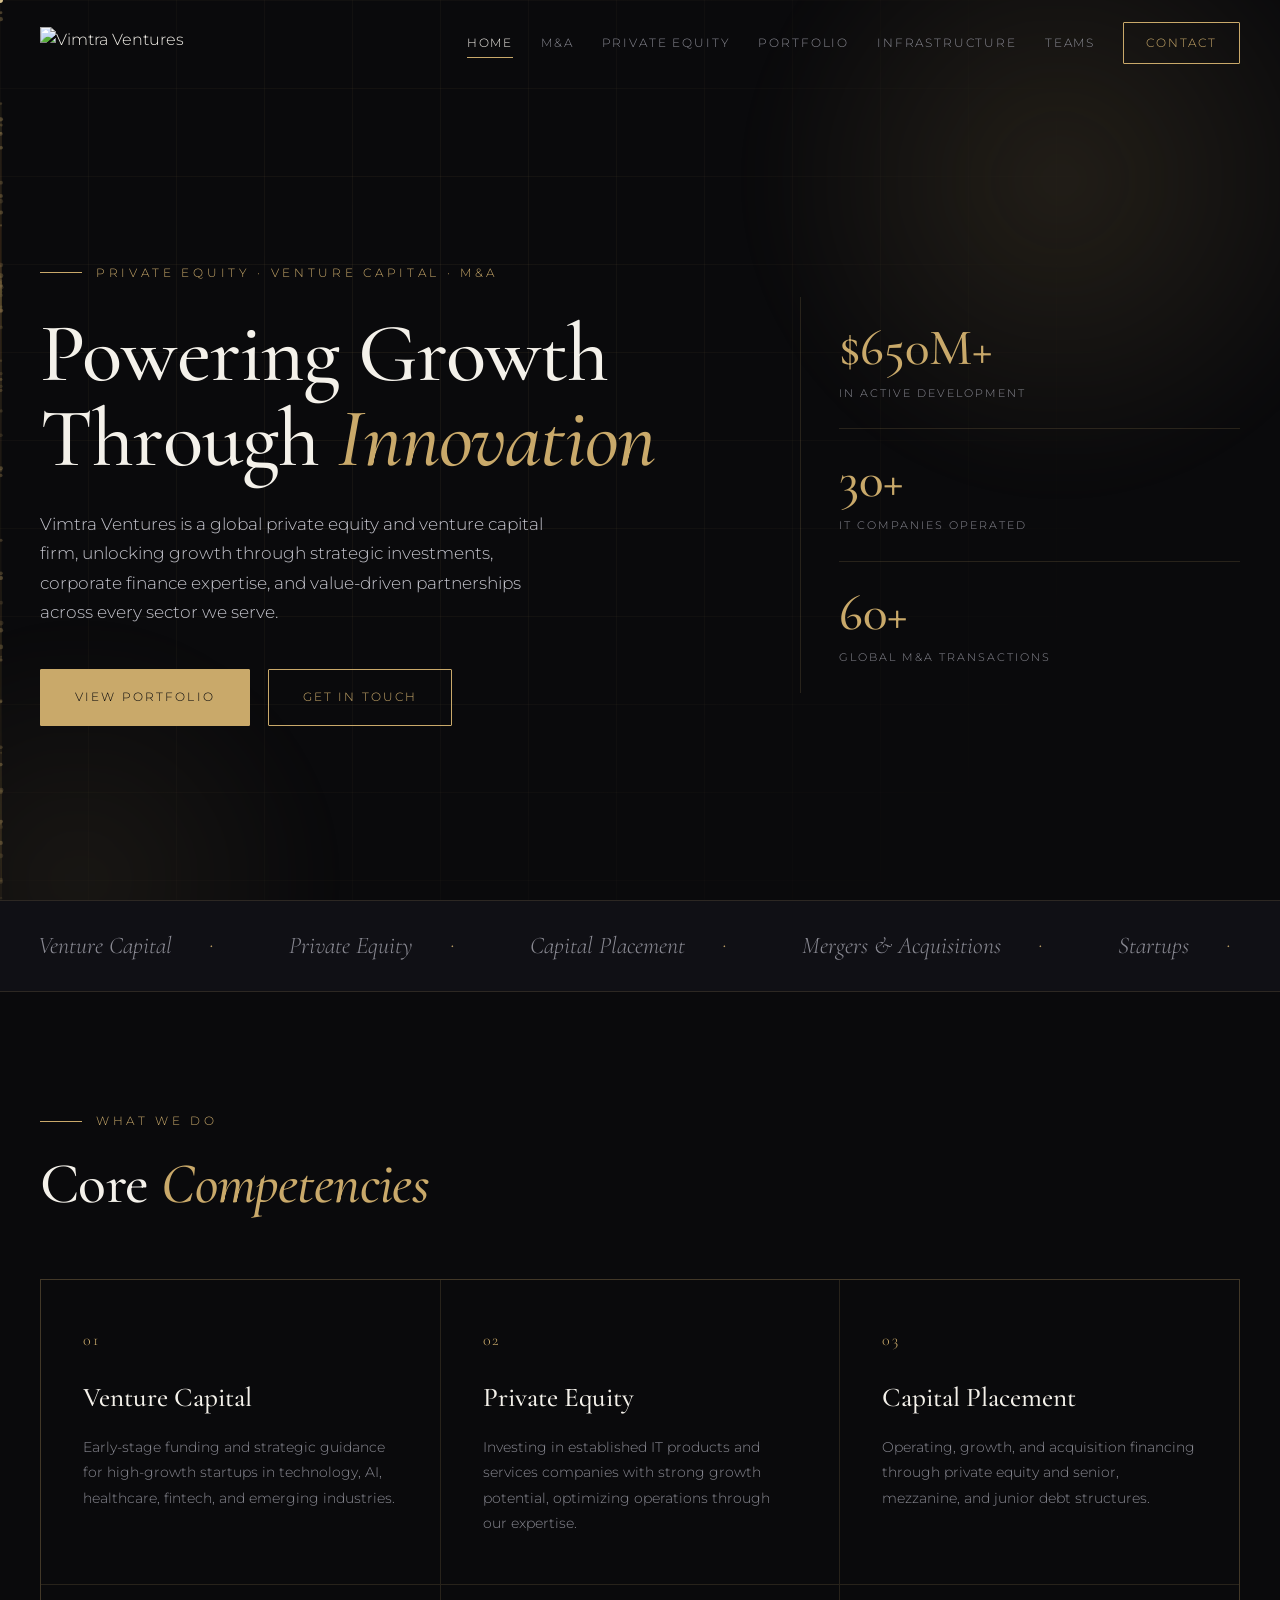
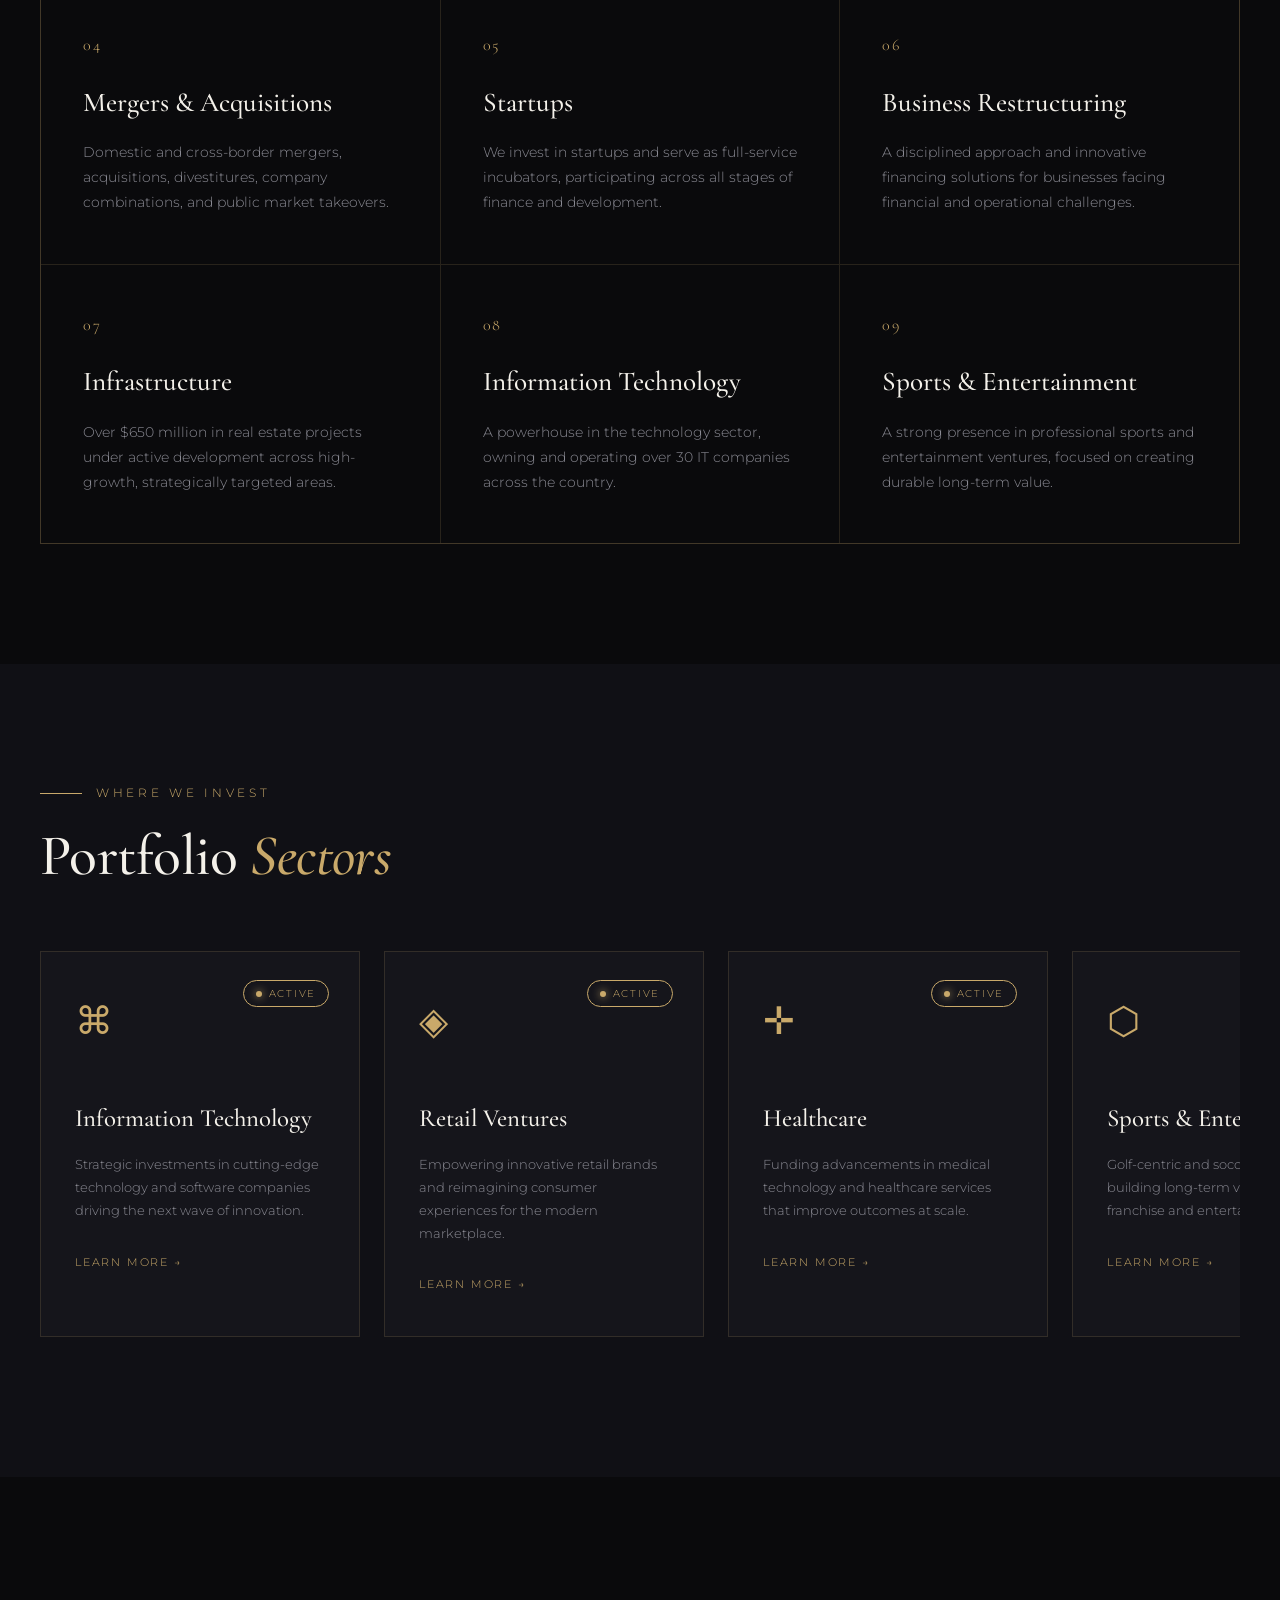
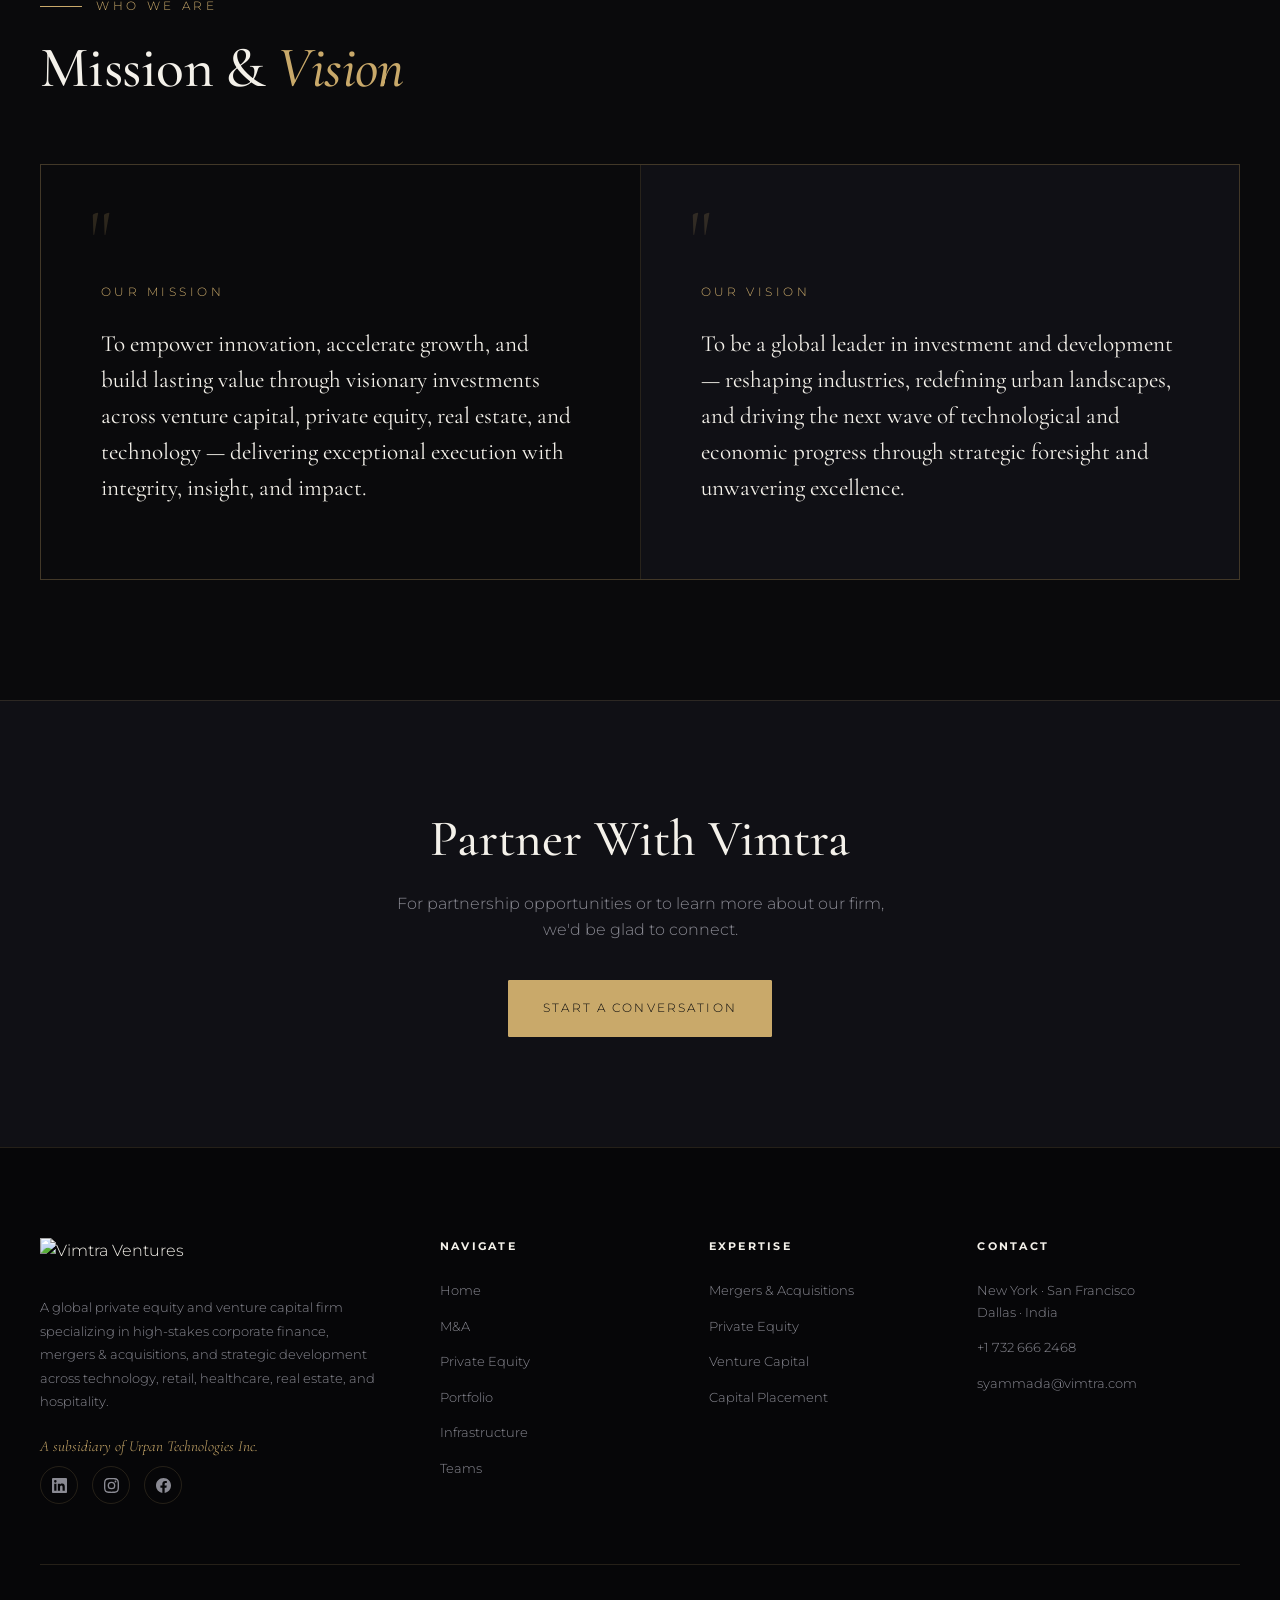
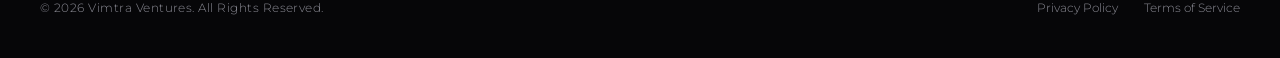
==== index.html @ b55c4362 "Add files via upload" ====
<!DOCTYPE html>
<html lang="en">
<head>
<meta charset="UTF-8">
<meta name="viewport" content="width=device-width, initial-scale=1.0">
<title>Vimtra Ventures | Private Equity, M&A &amp; Strategic Investments</title>
<meta name="description" content="Vimtra Ventures is a global private equity and venture capital firm, unlocking growth through strategic investments, corporate finance expertise, and value-driven partnerships.">
<meta property="og:title" content="Vimtra Ventures | Private Equity, M&A &amp; Strategic Investments">
<meta property="og:description" content="A global private equity and venture capital firm unlocking growth through strategic investments and value-driven partnerships.">
<meta property="og:type" content="website">
<meta name="twitter:card" content="summary_large_image">
<link rel="icon" href="images/favicon.png" type="image/png">
<link rel="stylesheet" href="styles.css">
<noscript><style>.reveal{opacity:1;transform:none}</style></noscript>
</head>
<body>
<a class="skip-link" href="#main">Skip to main content</a>
<div class="cursor-dot" aria-hidden="true"></div>
<div class="cursor-ring" aria-hidden="true"></div>

<nav id="nav" aria-label="Main navigation"><div class="wrap">
  <a href="index.html" class="brand" aria-label="Vimtra Ventures home"><img src="images/logowhite.png" alt="Vimtra Ventures"></a>
  <div class="menu" id="menu">
    <a href="index.html" class="active">Home</a>
    <a href="mergers-acquisitions.html">M&amp;A</a>
    <a href="private-equity.html">Private Equity</a>
    <a href="portfolio.html">Portfolio</a>
    <a href="infrastructure.html">Infrastructure</a>
    <a href="teams.html">Teams</a>
    <a href="contact.html" class="nav-cta">Contact</a>
  </div>
  <button class="burger" id="burger" aria-label="Toggle navigation" aria-expanded="false"><span></span><span></span><span></span></button>
</div></nav>

<main id="main">

<header class="hero">
  <div class="hero-grid" aria-hidden="true"></div>
  <div class="hero-glow" aria-hidden="true"></div>
  <div class="hero-glow two" aria-hidden="true"></div>
  <div class="wrap">
    <div>
      <div class="eyebrow reveal">Private Equity · Venture Capital · M&amp;A</div>
      <h1 class="reveal" style="transition-delay:.1s">Powering Growth<br>Through <em>Innovation</em></h1>
      <p class="lede reveal" style="transition-delay:.2s">Vimtra Ventures is a global private equity and venture capital firm, unlocking growth through strategic investments, corporate finance expertise, and value-driven partnerships across every sector we serve.</p>
      <div class="hero-actions reveal" style="transition-delay:.3s">
        <a href="portfolio.html" class="btn btn-solid">View Portfolio</a>
        <a href="contact.html" class="btn btn-ghost">Get In Touch</a>
      </div>
    </div>
    <div class="hero-stats">
      <div class="stat reveal" style="transition-delay:.35s"><div class="num">$650M+</div><div class="lbl">In Active Development</div></div>
      <div class="stat reveal" style="transition-delay:.45s"><div class="num">30+</div><div class="lbl">IT Companies Operated</div></div>
      <div class="stat reveal" style="transition-delay:.55s"><div class="num">60+</div><div class="lbl">Global M&amp;A Transactions</div></div>
    </div>
  </div>
</header>

<div class="ticker" aria-label="Sectors we operate in"><div class="ticker-track" aria-hidden="true">
  <span>Venture Capital</span><span>Private Equity</span><span>Capital Placement</span><span>Mergers &amp; Acquisitions</span><span>Startups</span><span>Business Restructuring</span><span>Infrastructure</span><span>Information Technology</span><span>Sports &amp; Entertainment</span>
  <span>Venture Capital</span><span>Private Equity</span><span>Capital Placement</span><span>Mergers &amp; Acquisitions</span><span>Startups</span><span>Business Restructuring</span><span>Infrastructure</span><span>Information Technology</span><span>Sports &amp; Entertainment</span>
</div></div>

<section id="competencies">
  <div class="wrap">
    <div class="sec-head reveal"><div class="eyebrow">What We Do</div><h2>Core <em>Competencies</em></h2></div>
    <div class="three">
      <div class="feature-card reveal"><div class="idx">01</div><span class="arrow" aria-hidden="true">↗</span><h3>Venture Capital</h3><p>Early-stage funding and strategic guidance for high-growth startups in technology, AI, healthcare, fintech, and emerging industries.</p></div>
      <div class="feature-card reveal" style="transition-delay:.05s"><div class="idx">02</div><span class="arrow" aria-hidden="true">↗</span><h3>Private Equity</h3><p>Investing in established IT products and services companies with strong growth potential, optimizing operations through our expertise.</p></div>
      <div class="feature-card reveal" style="transition-delay:.1s"><div class="idx">03</div><span class="arrow" aria-hidden="true">↗</span><h3>Capital Placement</h3><p>Operating, growth, and acquisition financing through private equity and senior, mezzanine, and junior debt structures.</p></div>
      <div class="feature-card reveal"><div class="idx">04</div><span class="arrow" aria-hidden="true">↗</span><h3>Mergers &amp; Acquisitions</h3><p>Domestic and cross-border mergers, acquisitions, divestitures, company combinations, and public market takeovers.</p></div>
      <div class="feature-card reveal" style="transition-delay:.05s"><div class="idx">05</div><span class="arrow" aria-hidden="true">↗</span><h3>Startups</h3><p>We invest in startups and serve as full-service incubators, participating across all stages of finance and development.</p></div>
      <div class="feature-card reveal" style="transition-delay:.1s"><div class="idx">06</div><span class="arrow" aria-hidden="true">↗</span><h3>Business Restructuring</h3><p>A disciplined approach and innovative financing solutions for businesses facing financial and operational challenges.</p></div>
      <div class="feature-card reveal"><div class="idx">07</div><span class="arrow" aria-hidden="true">↗</span><h3>Infrastructure</h3><p>Over $650 million in real estate projects under active development across high-growth, strategically targeted areas.</p></div>
      <div class="feature-card reveal" style="transition-delay:.05s"><div class="idx">08</div><span class="arrow" aria-hidden="true">↗</span><h3>Information Technology</h3><p>A powerhouse in the technology sector, owning and operating over 30 IT companies across the country.</p></div>
      <div class="feature-card reveal" style="transition-delay:.1s"><div class="idx">09</div><span class="arrow" aria-hidden="true">↗</span><h3>Sports &amp; Entertainment</h3><p>A strong presence in professional sports and entertainment ventures, focused on creating durable long-term value.</p></div>
    </div>
  </div>
</section>

<section style="background:var(--obsidian-2)" id="sectors">
  <div class="wrap">
    <div class="sec-head reveal"><div class="eyebrow">Where We Invest</div><h2>Portfolio <em>Sectors</em></h2></div>
    <div class="sector-scroll">
      <div class="sector-card reveal"><span class="tag">Active</span><div class="sector-icon" aria-hidden="true">⌘</div><h3>Information Technology</h3><p>Strategic investments in cutting-edge technology and software companies driving the next wave of innovation.</p><a class="more" href="portfolio.html">Learn More →</a></div>
      <div class="sector-card reveal" style="transition-delay:.05s"><span class="tag">Active</span><div class="sector-icon" aria-hidden="true">◈</div><h3>Retail Ventures</h3><p>Empowering innovative retail brands and reimagining consumer experiences for the modern marketplace.</p><a class="more" href="portfolio.html">Learn More →</a></div>
      <div class="sector-card reveal" style="transition-delay:.1s"><span class="tag">Active</span><div class="sector-icon" aria-hidden="true">✛</div><h3>Healthcare</h3><p>Funding advancements in medical technology and healthcare services that improve outcomes at scale.</p><a class="more" href="portfolio.html">Learn More →</a></div>
      <div class="sector-card reveal" style="transition-delay:.15s"><span class="tag">Active</span><div class="sector-icon" aria-hidden="true">⬡</div><h3>Sports &amp; Entertainment</h3><p>Golf-centric and soccer properties, building long-term value across franchise and entertainment ventures.</p><a class="more" href="portfolio.html">Learn More →</a></div>
      <div class="sector-card reveal" style="transition-delay:.2s"><span class="tag">Active</span><div class="sector-icon" aria-hidden="true">❖</div><h3>Hospitality</h3><p>Investing in distinctive hospitality experiences and real estate-backed destination properties.</p><a class="more" href="portfolio.html">Learn More →</a></div>
    </div>
  </div>
</section>

<section id="mission">
  <div class="wrap">
    <div class="sec-head reveal"><div class="eyebrow">Who We Are</div><h2>Mission &amp; <em>Vision</em></h2></div>
    <div class="mv">
      <div class="mv-panel reveal"><div class="q" aria-hidden="true">"</div><div class="label">Our Mission</div><p>To empower innovation, accelerate growth, and build lasting value through visionary investments across venture capital, private equity, real estate, and technology — delivering exceptional execution with integrity, insight, and impact.</p></div>
      <div class="mv-panel vision reveal" style="transition-delay:.1s"><div class="q" aria-hidden="true">"</div><div class="label">Our Vision</div><p>To be a global leader in investment and development — reshaping industries, redefining urban landscapes, and driving the next wave of technological and economic progress through strategic foresight and unwavering excellence.</p></div>
    </div>
  </div>
</section>

<section class="cta">
  <div class="wrap reveal">
    <h2>Partner With Vimtra</h2>
    <p>For partnership opportunities or to learn more about our firm, we'd be glad to connect.</p>
    <a href="contact.html" class="btn btn-solid">Start a Conversation</a>
  </div>
</section>

</main>

<footer><div class="wrap">
  <div class="foot-top">
    <div>
      <div class="foot-brand"><img src="images/logowhite.png" alt="Vimtra Ventures"></div>
      <p class="about">A global private equity and venture capital firm specializing in high-stakes corporate finance, mergers &amp; acquisitions, and strategic development across technology, retail, healthcare, real estate, and hospitality.</p>
      <p class="sub">A subsidiary of Urpan Technologies Inc.</p>
      <div class="socials">
        <a href="https://www.linkedin.com/company/vimtra-ventures/" aria-label="Vimtra on LinkedIn">in</a>
        <a href="https://www.instagram.com/vimtra_ventures/" aria-label="Vimtra on Instagram">ig</a>
        <a href="https://www.facebook.com/profile.php?id=100078611386991" aria-label="Vimtra on Facebook">f</a>
      </div>
    </div>
    <div class="foot-col"><h4>Navigate</h4><a href="index.html">Home</a><a href="mergers-acquisitions.html">M&amp;A</a><a href="private-equity.html">Private Equity</a><a href="portfolio.html">Portfolio</a><a href="infrastructure.html">Infrastructure</a><a href="teams.html">Teams</a></div>
    <div class="foot-col"><h4>Expertise</h4><a href="mergers-acquisitions.html">Mergers &amp; Acquisitions</a><a href="private-equity.html">Private Equity</a><a href="private-equity.html">Venture Capital</a><a href="private-equity.html">Capital Placement</a></div>
    <div class="foot-col"><h4>Contact</h4><p class="fp">New York · San Francisco<br>Dallas · India</p><a href="tel:+17326662468">+1 732 666 2468</a><a href="mailto:syammada@vimtra.com">syammada@vimtra.com</a></div>
  </div>
  <div class="foot-bottom"><p>© 2026 Vimtra Ventures. All Rights Reserved.</p><div class="links"><a href="privacy-policy.html">Privacy Policy</a><a href="terms.html">Terms of Service</a></div></div>
</div></footer>

<script src="scripts.js"></script>
</body>
</html>
---- styles.css ----
/* ==========================================================================
   VIMTRA VENTURES — Shared Design System
   ========================================================================== */
@import url('https://fonts.googleapis.com/css2?family=Cormorant+Garamond:ital,wght@0,400;0,500;0,600;1,400;1,500&family=Montserrat:wght@300;400;500;600&display=swap');

:root {
  --obsidian: #0a0a0c;
  --obsidian-2: #101015;
  --panel: #15151b;
  --gold: #c9a96a;
  --gold-bright: #e4cd9a;
  --gold-dim: rgba(201,169,106,.18);
  --ivory: #f4f1ea;
  --muted: #8a8a93;
  --line: rgba(201,169,106,.16);
  --serif: 'Cormorant Garamond', Georgia, serif;
  --sans: 'Montserrat', sans-serif;
}

/* ---------- base ---------- */
* { margin: 0; padding: 0; box-sizing: border-box; }
html { scroll-behavior: smooth; }
body { background: var(--obsidian); color: var(--ivory); font-family: var(--sans); font-weight: 300; line-height: 1.6; overflow-x: hidden; cursor: none; }
::selection { background: var(--gold); color: var(--obsidian); }
a { color: inherit; text-decoration: none; }
img { max-width: 100%; display: block; }
.wrap { max-width: 1280px; margin: 0 auto; padding: 0 40px; }
em { font-style: italic; color: var(--gold); }

/* ---------- accessibility ---------- */
.skip-link {
  position: absolute;
  top: -100%;
  left: 0;
  background: var(--gold);
  color: var(--obsidian);
  padding: 12px 20px;
  z-index: 10000;
  font-size: .8rem;
  letter-spacing: .1em;
  text-transform: uppercase;
  font-family: var(--sans);
  font-weight: 500;
  transition: top .2s;
}
.skip-link:focus { top: 0; }

a:focus-visible,
button:focus-visible,
input:focus-visible,
textarea:focus-visible {
  outline: 2px solid var(--gold);
  outline-offset: 4px;
  border-radius: 1px;
}

/* ---------- custom cursor ---------- */
.cursor-dot, .cursor-ring {
  position: fixed;
  top: 0; left: 0;
  border-radius: 50%;
  pointer-events: none;
  z-index: 9999;
  mix-blend-mode: difference;
}
.cursor-dot { width: 6px; height: 6px; background: var(--gold-bright); transform: translate(-50%,-50%); }
.cursor-ring { width: 34px; height: 34px; border: 1px solid var(--gold); transform: translate(-50%,-50%); transition: width .25s, height .25s, background .25s; }
.cursor-ring.hover { width: 54px; height: 54px; background: var(--gold-dim); }
@media (hover: none), (max-width: 820px) {
  body { cursor: auto; }
  .cursor-dot, .cursor-ring { display: none; }
}

/* ---------- nav ---------- */
nav {
  position: fixed;
  top: 0; left: 0;
  width: 100%;
  z-index: 500;
  padding: 22px 0;
  transition: background .4s, padding .4s, border-color .4s;
  border-bottom: 1px solid transparent;
}
nav.scrolled { background: rgba(10,10,12,.82); backdrop-filter: blur(14px); padding: 14px 0; border-color: var(--line); }
nav .wrap { display: flex; align-items: center; justify-content: space-between; }
.brand { display: block; }
.brand img { height: 32px; width: auto; display: block; transition: transform .3s; }
.brand:hover img { transform: scale(1.02); }

.menu { display: flex; gap: 28px; align-items: center; }
.menu a { font-size: .72rem; letter-spacing: .16em; text-transform: uppercase; color: var(--muted); transition: color .3s; position: relative; }
.menu a::after { content: ''; position: absolute; left: 0; bottom: -6px; width: 0; height: 1px; background: var(--gold); transition: width .3s; }
.menu a:hover, .menu a.active { color: var(--ivory); }
.menu a.active::after, .menu a:hover::after { width: 100%; }

.nav-cta { border: 1px solid var(--gold); color: var(--gold) !important; padding: 11px 22px; border-radius: 1px; transition: all .35s; }
.nav-cta:hover, .nav-cta.active { background: var(--gold); color: var(--obsidian) !important; }
.nav-cta::after { display: none !important; }

/* burger — animates to ✕ when open */
.burger { display: none; flex-direction: column; gap: 5px; cursor: pointer; background: none; border: none; padding: 4px; }
.burger span { width: 24px; height: 1.5px; background: var(--ivory); transition: transform .3s, opacity .3s; display: block; }
.burger.open span:nth-child(1) { transform: translateY(6.5px) rotate(45deg); }
.burger.open span:nth-child(2) { opacity: 0; transform: scaleX(0); }
.burger.open span:nth-child(3) { transform: translateY(-6.5px) rotate(-45deg); }

/* ---------- buttons ---------- */
.btn { display: inline-block; font-size: .74rem; letter-spacing: .18em; text-transform: uppercase; padding: 18px 34px; border-radius: 1px; transition: all .35s; border: 1px solid var(--gold); cursor: pointer; font-family: var(--sans); }
.btn-solid { background: var(--gold); color: var(--obsidian); }
.btn-solid:hover { background: var(--gold-bright); transform: translateY(-2px); }
.btn-ghost { color: var(--gold); background: transparent; }
.btn-ghost:hover { background: var(--gold-dim); }

/* ---------- shared headings ---------- */
.eyebrow { font-size: .72rem; letter-spacing: .32em; text-transform: uppercase; color: var(--gold); display: flex; align-items: center; gap: 14px; }
.eyebrow::before { content: ''; width: 42px; height: 1px; background: var(--gold); flex-shrink: 0; }
.eyebrow.center { justify-content: center; }
.sec-head { margin-bottom: 64px; max-width: 720px; }
.sec-head .eyebrow { margin-bottom: 22px; }
.sec-head h2 { font-family: var(--serif); font-weight: 500; font-size: clamp(2.4rem,4.5vw,3.6rem); line-height: 1.08; letter-spacing: -.01em; }
section { padding: 120px 0; position: relative; }

/* ---------- reveal ---------- */
.reveal { opacity: 0; transform: translateY(26px); transition: opacity .9s cubic-bezier(.2,.7,.2,1), transform .9s cubic-bezier(.2,.7,.2,1); }
.reveal.in { opacity: 1; transform: none; }

/* ---------- page hero (inner pages) ---------- */
.page-hero { position: relative; padding: 200px 0 110px; overflow: hidden; border-bottom: 1px solid var(--line); }
.page-hero .hero-grid { position: absolute; inset: 0; background-image: linear-gradient(var(--line) 1px,transparent 1px),linear-gradient(90deg,var(--line) 1px,transparent 1px); background-size: 88px 88px; opacity: .5; mask-image: radial-gradient(circle at 25% 30%,#000,transparent 72%); }
.page-hero .glow { position: absolute; width: 600px; height: 600px; border-radius: 50%; background: radial-gradient(circle,rgba(201,169,106,.12),transparent 65%); top: -180px; right: -120px; filter: blur(20px); }
.page-hero .wrap { position: relative; z-index: 2; }
.page-hero .eyebrow { margin-bottom: 28px; }
.page-hero h1 { font-family: var(--serif); font-weight: 500; font-size: clamp(2.8rem,6vw,5rem); line-height: 1.04; letter-spacing: -.01em; max-width: 14ch; }
.page-hero p.intro { font-size: 1.05rem; color: #c5c5cd; max-width: 640px; margin-top: 30px; line-height: 1.8; }
.crumbs { font-size: .7rem; letter-spacing: .16em; text-transform: uppercase; color: var(--muted); margin-bottom: 30px; }
.crumbs a:hover { color: var(--gold); }
.crumbs span { color: var(--gold); }

/* ---------- prose ---------- */
.lead { font-family: var(--serif); font-size: clamp(1.4rem,2.6vw,1.9rem); line-height: 1.5; color: var(--ivory); font-weight: 400; max-width: 60ch; }

/* ---------- feature grid ---------- */
.feature-grid { display: grid; grid-template-columns: repeat(2,1fr); gap: 1px; background: var(--line); border: 1px solid var(--line); }
.feature-card { background: var(--obsidian); padding: 48px 42px; transition: background .4s; position: relative; }
.feature-card:hover { background: var(--panel); }
.feature-card .idx { font-family: var(--serif); font-size: 1rem; color: var(--gold); letter-spacing: .1em; margin-bottom: 22px; }
.feature-card h3 { font-family: var(--serif); font-size: 1.7rem; font-weight: 500; margin-bottom: 16px; }
.feature-card p { font-size: .9rem; color: var(--muted); line-height: 1.75; }
.feature-card::after { content: ''; position: absolute; left: 0; bottom: 0; height: 2px; width: 0; background: var(--gold); transition: width .45s; }
.feature-card:hover::after { width: 100%; }
.feature-card .arrow { position: absolute; top: 40px; right: 36px; color: var(--gold); opacity: 0; transform: translate(-8px,8px); transition: .4s; font-size: 1.1rem; }
.feature-card:hover .arrow { opacity: 1; transform: none; }

/* ---------- three-up ---------- */
.three { display: grid; grid-template-columns: repeat(3,1fr); gap: 1px; background: var(--line); border: 1px solid var(--line); }
.three .feature-card { background: var(--obsidian); }

/* ---------- stat band ---------- */
.stat-band { background: var(--obsidian-2); border-top: 1px solid var(--line); border-bottom: 1px solid var(--line); }
.stat-band .wrap { display: flex; flex-wrap: wrap; gap: 0; justify-content: space-between; }
.stat-band .stat { flex: 1; min-width: 200px; padding: 70px 30px; text-align: center; border-right: 1px solid var(--line); }
.stat-band .stat:last-child { border-right: none; }
.stat-band .num { font-family: var(--serif); font-size: clamp(3rem,5vw,4.2rem); color: var(--gold); line-height: 1; font-weight: 500; }
.stat-band .lbl { font-size: .72rem; letter-spacing: .18em; text-transform: uppercase; color: var(--muted); margin-top: 16px; }

/* ---------- project list ---------- */
.proj-list { border-top: 1px solid var(--line); }
.proj-row { display: flex; align-items: baseline; justify-content: space-between; gap: 30px; padding: 34px 10px; border-bottom: 1px solid var(--line); transition: padding .4s, background .4s; position: relative; }
.proj-row:hover { padding-left: 28px; background: var(--obsidian-2); }
.proj-row .pname { font-family: var(--serif); font-size: 1.6rem; font-weight: 500; }
.proj-row .ploc { font-size: .8rem; letter-spacing: .1em; text-transform: uppercase; color: var(--muted); white-space: nowrap; }
.proj-row .parrow { color: var(--gold); opacity: 0; transition: .4s; font-size: 1.1rem; }
.proj-row:hover .parrow { opacity: 1; }
.region-label { font-family: var(--serif); font-style: italic; font-size: 2rem; color: var(--gold); margin: 64px 0 10px; }

/* ---------- team ---------- */
.team-member { display: grid; grid-template-columns: 380px 1fr; gap: 60px; align-items: start; padding: 80px 0; border-bottom: 1px solid var(--line); }
.team-member.flip { grid-template-columns: 1fr 380px; }
.team-member.flip .tm-photo { order: 2; }
.tm-photo { position: relative; }
.tm-photo img { width: 100%; border: 1px solid var(--line); filter: grayscale(1) contrast(1.02); transition: filter .6s; }
.tm-photo:hover img { filter: grayscale(0); }
.tm-photo::before { content: ''; position: absolute; inset: 14px -14px -14px 14px; border: 1px solid var(--gold); z-index: -1; }
.tm-photo.placeholder { aspect-ratio: 3/4; background: linear-gradient(135deg,var(--panel),var(--obsidian-2)); border: 1px solid var(--line); display: flex; align-items: center; justify-content: center; font-family: var(--serif); font-size: 4rem; color: var(--gold-dim); }
.tm-body h3 { font-family: var(--serif); font-size: 2.2rem; font-weight: 500; margin-bottom: 10px; }
.tm-role { font-size: .74rem; letter-spacing: .16em; text-transform: uppercase; color: var(--gold); margin-bottom: 26px; }
.tm-body p { font-size: .92rem; color: #bdbdc6; line-height: 1.8; margin-bottom: 18px; }
.tm-body h4 { font-family: var(--serif); font-size: 1.25rem; color: var(--ivory); margin: 30px 0 12px; }
.tm-body ul { list-style: none; display: flex; flex-direction: column; gap: 12px; }
.tm-body li { font-size: .88rem; color: var(--muted); padding-left: 22px; position: relative; line-height: 1.7; }
.tm-body li::before { content: '◆'; position: absolute; left: 0; top: 1px; color: var(--gold); font-size: .55rem; }

/* ---------- logo grid ---------- */
.logo-grid { display: grid; grid-template-columns: repeat(4,1fr); gap: 1px; background: var(--line); border: 1px solid var(--line); }
.logo-cell { background: var(--obsidian); aspect-ratio: 3/2; display: flex; align-items: center; justify-content: center; padding: 36px; transition: background .4s; }
.logo-cell:hover { background: var(--panel); }
.logo-cell img { max-height: 80px; width: auto; object-fit: contain; filter: brightness(0) invert(1) opacity(.62); transition: filter .4s; }
.logo-cell:hover img { filter: none; }

/* ---------- sector cards ---------- */
.sector-scroll { display: flex; gap: 24px; overflow-x: auto; padding-bottom: 20px; scroll-snap-type: x mandatory; }
.sector-scroll::-webkit-scrollbar { height: 3px; }
.sector-scroll::-webkit-scrollbar-thumb { background: var(--gold); }
.sector-scroll::-webkit-scrollbar-track { background: var(--line); }
.sector-card { flex: 0 0 320px; scroll-snap-align: start; background: var(--panel); border: 1px solid var(--line); padding: 40px 34px; transition: transform .4s, border-color .4s; position: relative; }
.sector-card:hover { transform: translateY(-8px); border-color: var(--gold); }
.tag { position: absolute; top: 28px; right: 30px; font-size: .6rem; letter-spacing: .18em; text-transform: uppercase; color: var(--gold); border: 1px solid var(--gold); padding: 5px 12px; border-radius: 40px; display: flex; align-items: center; gap: 7px; }
.tag::before { content: ''; width: 6px; height: 6px; border-radius: 50%; background: var(--gold); box-shadow: 0 0 8px var(--gold); }
.sector-icon { font-family: var(--serif); font-size: 2.4rem; color: var(--gold); margin-bottom: 46px; }
.sector-card h3 { font-family: var(--serif); font-size: 1.55rem; font-weight: 500; margin-bottom: 14px; }
.sector-card p { font-size: .84rem; color: var(--muted); line-height: 1.7; margin-bottom: 26px; }
.sector-card .more { font-size: .7rem; letter-spacing: .16em; text-transform: uppercase; color: var(--gold); display: inline-flex; gap: 10px; align-items: center; transition: gap .3s; }
.sector-card:hover .more { gap: 18px; }

/* ---------- contact ---------- */
.contact-grid { display: grid; grid-template-columns: 1.1fr .9fr; gap: 70px; align-items: start; }
.field { margin-bottom: 26px; }
.field label { display: block; font-size: .68rem; letter-spacing: .18em; text-transform: uppercase; color: var(--muted); margin-bottom: 10px; }
.field input, .field textarea { width: 100%; background: transparent; border: none; border-bottom: 1px solid var(--line); color: var(--ivory); font-family: var(--sans); font-size: .95rem; padding: 12px 0; transition: border-color .3s; }
.field input:focus, .field textarea:focus { outline: none; border-color: var(--gold); }
.field textarea { resize: vertical; min-height: 90px; }
.field.error input, .field.error textarea { border-color: #c96a6a; }
.field-error { font-size: .68rem; color: #c96a6a; margin-top: 6px; letter-spacing: .06em; display: none; }
.field.error .field-error { display: block; }
.form-success { display: none; padding: 24px 30px; border: 1px solid var(--gold); background: rgba(201,169,106,.06); margin-top: 24px; font-size: .9rem; color: #c5c5cd; line-height: 1.7; }
.form-success strong { color: var(--gold); font-family: var(--serif); font-size: 1.1rem; display: block; margin-bottom: 8px; }
.row2 { display: grid; grid-template-columns: 1fr 1fr; gap: 24px; }
.contact-info .ci-block { padding: 26px 0; border-bottom: 1px solid var(--line); }
.contact-info .ci-block h4 { font-size: .7rem; letter-spacing: .2em; text-transform: uppercase; color: var(--gold); margin-bottom: 12px; }
.contact-info .ci-block p, .contact-info .ci-block a { font-size: .95rem; color: #c5c5cd; line-height: 1.7; }
.contact-info .ci-block a:hover { color: var(--gold); }
.offices { display: grid; grid-template-columns: repeat(2,1fr); gap: 1px; background: var(--line); border: 1px solid var(--line); margin-top: 10px; }
.office { background: var(--obsidian); padding: 34px 30px; transition: background .4s; }
.office:hover { background: var(--panel); }
.office .city { font-family: var(--serif); font-size: 1.4rem; color: var(--gold); margin-bottom: 8px; }
.office .country { font-size: .64rem; letter-spacing: .2em; text-transform: uppercase; color: var(--muted); margin-bottom: 16px; }
.office address { font-style: normal; font-size: .84rem; color: #b3b3bd; line-height: 1.8; }

/* ---------- mission/vision ---------- */
.mv { display: grid; grid-template-columns: 1fr 1fr; gap: 1px; background: var(--line); border: 1px solid var(--line); }
.mv-panel { background: var(--obsidian); padding: 72px 60px; position: relative; }
.mv-panel .q { font-family: var(--serif); font-size: 5rem; color: var(--gold-dim); line-height: .5; position: absolute; top: 54px; left: 48px; }
.mv-panel .label { font-size: .72rem; letter-spacing: .3em; text-transform: uppercase; color: var(--gold); margin: 46px 0 26px; }
.mv-panel p { font-family: var(--serif); font-size: 1.45rem; font-weight: 400; line-height: 1.55; color: var(--ivory); }
.mv-panel.vision { background: var(--obsidian-2); }

/* ---------- CTA strip ---------- */
.cta { background: var(--obsidian-2); border-top: 1px solid var(--line); text-align: center; padding: 110px 0; }
.cta h2 { font-family: var(--serif); font-size: clamp(2.2rem,4vw,3.2rem); font-weight: 500; margin-bottom: 24px; line-height: 1.1; }
.cta p { color: var(--muted); max-width: 520px; margin: 0 auto 38px; font-size: 1rem; }

/* ---------- footer ---------- */
footer { background: #060608; padding: 90px 0 40px; border-top: 1px solid var(--line); }
.foot-top { display: grid; grid-template-columns: 1.6fr 1fr 1fr 1.2fr; gap: 50px; padding-bottom: 60px; border-bottom: 1px solid var(--line); }
.foot-brand { margin-bottom: 20px; }
.foot-brand img { height: 38px; width: auto; display: block; }
.foot-top .about { font-size: .84rem; color: var(--muted); line-height: 1.75; max-width: 340px; }
.sub { font-style: italic; font-family: var(--serif); color: var(--gold); font-size: .95rem; margin-top: 20px; }
.foot-col h4 { font-size: .7rem; letter-spacing: .2em; text-transform: uppercase; color: var(--ivory); margin-bottom: 24px; }
.foot-col a, .foot-col .fp { display: block; font-size: .84rem; color: var(--muted); margin-bottom: 14px; transition: color .3s; }
.foot-col a:hover { color: var(--gold); }
.socials { display: flex; gap: 14px; margin-top: 8px; }
.socials a { width: 38px; height: 38px; border: 1px solid var(--line); display: flex; align-items: center; justify-content: center; border-radius: 50%; font-size: .7rem; transition: .3s; color: var(--muted); }
.socials a:hover { border-color: var(--gold); color: var(--gold); }
.foot-bottom { display: flex; justify-content: space-between; align-items: center; padding-top: 34px; flex-wrap: wrap; gap: 16px; }
.foot-bottom p { font-size: .74rem; color: var(--muted); letter-spacing: .04em; }
.foot-bottom .links { display: flex; gap: 26px; }
.foot-bottom .links a { font-size: .74rem; color: var(--muted); }
.foot-bottom .links a:hover { color: var(--gold); }

/* ---------- homepage hero ---------- */
.hero { min-height: 100vh; display: flex; align-items: center; position: relative; overflow: hidden; padding-top: 90px; }
.hero-grid { position: absolute; inset: 0; background-image: linear-gradient(var(--line) 1px,transparent 1px),linear-gradient(90deg,var(--line) 1px,transparent 1px); background-size: 88px 88px; opacity: .5; mask-image: radial-gradient(circle at 30% 40%,#000,transparent 75%); }
.hero-glow { position: absolute; width: 680px; height: 680px; border-radius: 50%; background: radial-gradient(circle,rgba(201,169,106,.13),transparent 65%); top: -160px; right: -120px; filter: blur(20px); }
.hero-glow.two { top: auto; bottom: -260px; left: -200px; right: auto; width: 560px; height: 560px; background: radial-gradient(circle,rgba(201,169,106,.08),transparent 65%); }
.hero .wrap { position: relative; z-index: 3; display: grid; grid-template-columns: 1.35fr .85fr; gap: 60px; align-items: center; width: 100%; }
.hero h1 { font-family: var(--serif); font-weight: 500; font-size: clamp(3rem,6.5vw,6rem); line-height: 1.02; letter-spacing: -.01em; margin: 30px 0 28px; }
.hero p.lede { font-size: 1.05rem; color: #c5c5cd; max-width: 520px; margin-bottom: 42px; line-height: 1.75; }
.hero-actions { display: flex; gap: 18px; flex-wrap: wrap; }
.hero-stats { display: flex; flex-direction: column; border-left: 1px solid var(--line); padding-left: 38px; }
.hero-stats .stat { padding: 26px 0; border-bottom: 1px solid var(--line); }
.hero-stats .stat:last-child { border-bottom: none; }
.hero-stats .num { font-family: var(--serif); font-size: 3.2rem; line-height: 1; color: var(--gold); font-weight: 500; }
.hero-stats .lbl { font-size: .7rem; letter-spacing: .18em; text-transform: uppercase; color: var(--muted); margin-top: 10px; }

/* ---------- ticker ---------- */
.ticker { border-top: 1px solid var(--line); border-bottom: 1px solid var(--line); padding: 26px 0; overflow: hidden; background: var(--obsidian-2); white-space: nowrap; }
.ticker-track { display: inline-flex; animation: ticker-scroll 38s linear infinite; }
.ticker:hover .ticker-track { animation-play-state: paused; }
.ticker-track span { font-family: var(--serif); font-size: 1.5rem; font-style: italic; color: var(--muted); padding: 0 38px; display: inline-flex; align-items: center; }
.ticker-track span::after { content: '◆'; font-style: normal; font-size: .55rem; color: var(--gold); margin-left: 38px; }
@keyframes ticker-scroll { to { transform: translateX(-50%); } }

/* ---------- legal pages ---------- */
.legal-content { max-width: 800px; padding: 60px 0 120px; }
.legal-content h2 { font-family: var(--serif); font-size: 1.8rem; font-weight: 500; color: var(--ivory); margin: 48px 0 16px; }
.legal-content h2:first-child { margin-top: 0; }
.legal-content p { font-size: .92rem; color: #bdbdc6; line-height: 1.9; margin-bottom: 16px; }
.legal-content ul { list-style: none; margin-bottom: 16px; display: flex; flex-direction: column; gap: 10px; }
.legal-content ul li { font-size: .9rem; color: #bdbdc6; padding-left: 22px; position: relative; line-height: 1.75; }
.legal-content ul li::before { content: '◆'; position: absolute; left: 0; top: 3px; color: var(--gold); font-size: .5rem; }
.legal-updated { font-size: .74rem; letter-spacing: .12em; text-transform: uppercase; color: var(--muted); margin-bottom: 48px; }

/* ---------- responsive ---------- */
@media (max-width: 980px) {
  .feature-grid, .three, .logo-grid { grid-template-columns: repeat(2,1fr); }
  .mv, .contact-grid, .offices { grid-template-columns: 1fr; }
  .team-member, .team-member.flip { grid-template-columns: 1fr; gap: 34px; }
  .team-member.flip .tm-photo { order: 0; }
  .tm-photo { max-width: 340px; }
  .foot-top { grid-template-columns: 1fr 1fr; gap: 40px; }
  .hero .wrap { grid-template-columns: 1fr; gap: 48px; }
  .hero-stats { flex-direction: row; border-left: none; border-top: 1px solid var(--line); padding-left: 0; padding-top: 10px; gap: 30px; flex-wrap: wrap; }
  .hero-stats .stat { border-bottom: none; }
}

@media (max-width: 680px) {
  .wrap { padding: 0 24px; }
  section { padding: 80px 0; }
  .menu { position: fixed; inset: 0; background: var(--obsidian); flex-direction: column; justify-content: center; gap: 28px; transform: translateX(100%); transition: transform .4s; z-index: 400; }
  .menu.open { transform: none; }
  .menu a { font-size: 1rem; }
  .burger { display: flex; z-index: 600; }
  .feature-grid, .three, .logo-grid { grid-template-columns: 1fr; }
  .stat-band .stat { border-right: none; border-bottom: 1px solid var(--line); }
  .row2 { grid-template-columns: 1fr; }
  .foot-top { grid-template-columns: 1fr; }
  .page-hero { padding: 150px 0 80px; }
}

/* ---------- loading screen ---------- */
#loader { position: fixed; inset: 0; background: var(--obsidian); z-index: 9997; display: flex; align-items: center; justify-content: center; flex-direction: column; transition: opacity .6s ease, visibility .6s ease; }
#loader.hide { opacity: 0; visibility: hidden; pointer-events: none; }
.loader-brand img { height: 56px; width: auto; display: block; margin-bottom: 10px; }
.loader-bar { width: 90px; height: 1px; background: rgba(201,169,106,.18); margin-top: 30px; overflow: hidden; }
.loader-fill { height: 100%; width: 0; background: linear-gradient(90deg, var(--gold-dim), var(--gold)); animation: loader-grow 1s ease-out .15s forwards; }
@keyframes loader-grow { to { width: 100%; } }

/* ---------- page hero background image ---------- */
.page-hero.has-bg::before {
  content: '';
  position: absolute;
  inset: 0;
  z-index: 1;
  background: linear-gradient(to right, rgba(10, 10, 12, 0.96) 15%, rgba(10, 10, 12, 0.35) 60%, rgba(10, 10, 12, 0.75) 100%), var(--hero-img, none) center / cover no-repeat;
  opacity: 0.65;
}
.page-hero.has-bg .hero-grid { display: none; }
.page-hero.has-bg .glow { z-index: 2; }
.page-hero.has-bg .wrap { z-index: 3; }

/* ---------- company showcase ---------- */
.showcase-grid { display: grid; grid-template-columns: repeat(2, 1fr); gap: 1px; background: var(--line); border: 1px solid var(--line); }
.showcase-card { background: var(--obsidian); overflow: hidden; transition: background .4s; }
.showcase-card:hover { background: var(--panel); }
.showcase-card .sc-img { aspect-ratio: 16 / 9; overflow: hidden; }
.showcase-card .sc-img img { width: 100%; height: 100%; object-fit: cover; filter: grayscale(.5) brightness(.8); transition: filter .65s, transform .7s; display: block; }
.showcase-card:hover .sc-img img { filter: grayscale(0) brightness(1); transform: scale(1.04); }
.showcase-card .sc-body { padding: 34px 38px 40px; }
.showcase-card .sc-tag { font-size: .62rem; letter-spacing: .22em; text-transform: uppercase; color: var(--gold); margin-bottom: 14px; }
.showcase-card .sc-body h3 { font-family: var(--serif); font-size: 1.65rem; font-weight: 500; margin-bottom: 14px; }
.showcase-card .sc-body p { font-size: .88rem; color: var(--muted); line-height: 1.8; margin-bottom: 20px; }
.showcase-card .sc-more { display: inline-flex; gap: 10px; align-items: center; font-size: .7rem; letter-spacing: .14em; text-transform: uppercase; color: var(--gold); transition: gap .3s; }
.showcase-card:hover .sc-more { gap: 18px; }
.showcase-card.full { grid-column: 1 / -1; }
.showcase-card.full .sc-img { aspect-ratio: 21 / 9; }

/* ---------- social SVG icons ---------- */
.socials a svg { width: 15px; height: 15px; display: block; flex-shrink: 0; }

/* ---------- feature card icon ---------- */
.fc-icon { display: block; margin-bottom: 22px; color: var(--gold); opacity: .9; }
.fc-icon svg { width: 28px; height: 28px; stroke: currentColor; fill: none; stroke-width: 1.3; }

/* ---------- contact icon ---------- */
.ci-icon { display: inline-flex; align-items: center; gap: 8px; }
.ci-icon svg { width: 14px; height: 14px; stroke: currentColor; fill: none; stroke-width: 1.5; flex-shrink: 0; }

@media (max-width: 980px) { .showcase-grid { grid-template-columns: 1fr; } .showcase-card.full .sc-img { aspect-ratio: 16/9; } }

/* ---------- homepage mouse gravity pull canvas ---------- */
.hero-gravity-canvas {
  position: absolute;
  inset: 0;
  z-index: 1;
  pointer-events: none;
  opacity: 0.6;
}

/* ---------- team collapsible details styling ---------- */
.tm-expandable {
  margin-top: 24px;
}
.tm-summary {
  display: inline-flex;
  align-items: center;
  gap: 10px;
  font-size: .74rem;
  letter-spacing: .16em;
  text-transform: uppercase;
  color: var(--gold);
  cursor: pointer;
  list-style: none;
  font-weight: 500;
  user-select: none;
  transition: color .3s;
  padding: 6px 12px;
  border: 1px solid var(--line);
  background: rgba(201, 169, 106, 0.04);
}
.tm-summary::-webkit-details-marker {
  display: none;
}
.tm-summary:hover {
  color: var(--gold-bright);
  border-color: var(--gold);
  background: rgba(201, 169, 106, 0.08);
}
.tm-summary .toggle-icon {
  font-size: 1.1rem;
  font-weight: 300;
  line-height: 1;
  transition: transform .3s ease;
  display: inline-block;
}
.tm-expandable[open] .tm-summary .toggle-icon {
  transform: rotate(45deg);
}
.tm-details-content {
  margin-top: 20px;
  padding-top: 20px;
  border-top: 1px dashed var(--line);
  animation: fadeInDetails 0.45s cubic-bezier(0.2, 0.8, 0.2, 1) forwards;
}
@keyframes fadeInDetails {
  from { opacity: 0; transform: translateY(-8px); }
  to { opacity: 1; transform: translateY(0); }
}
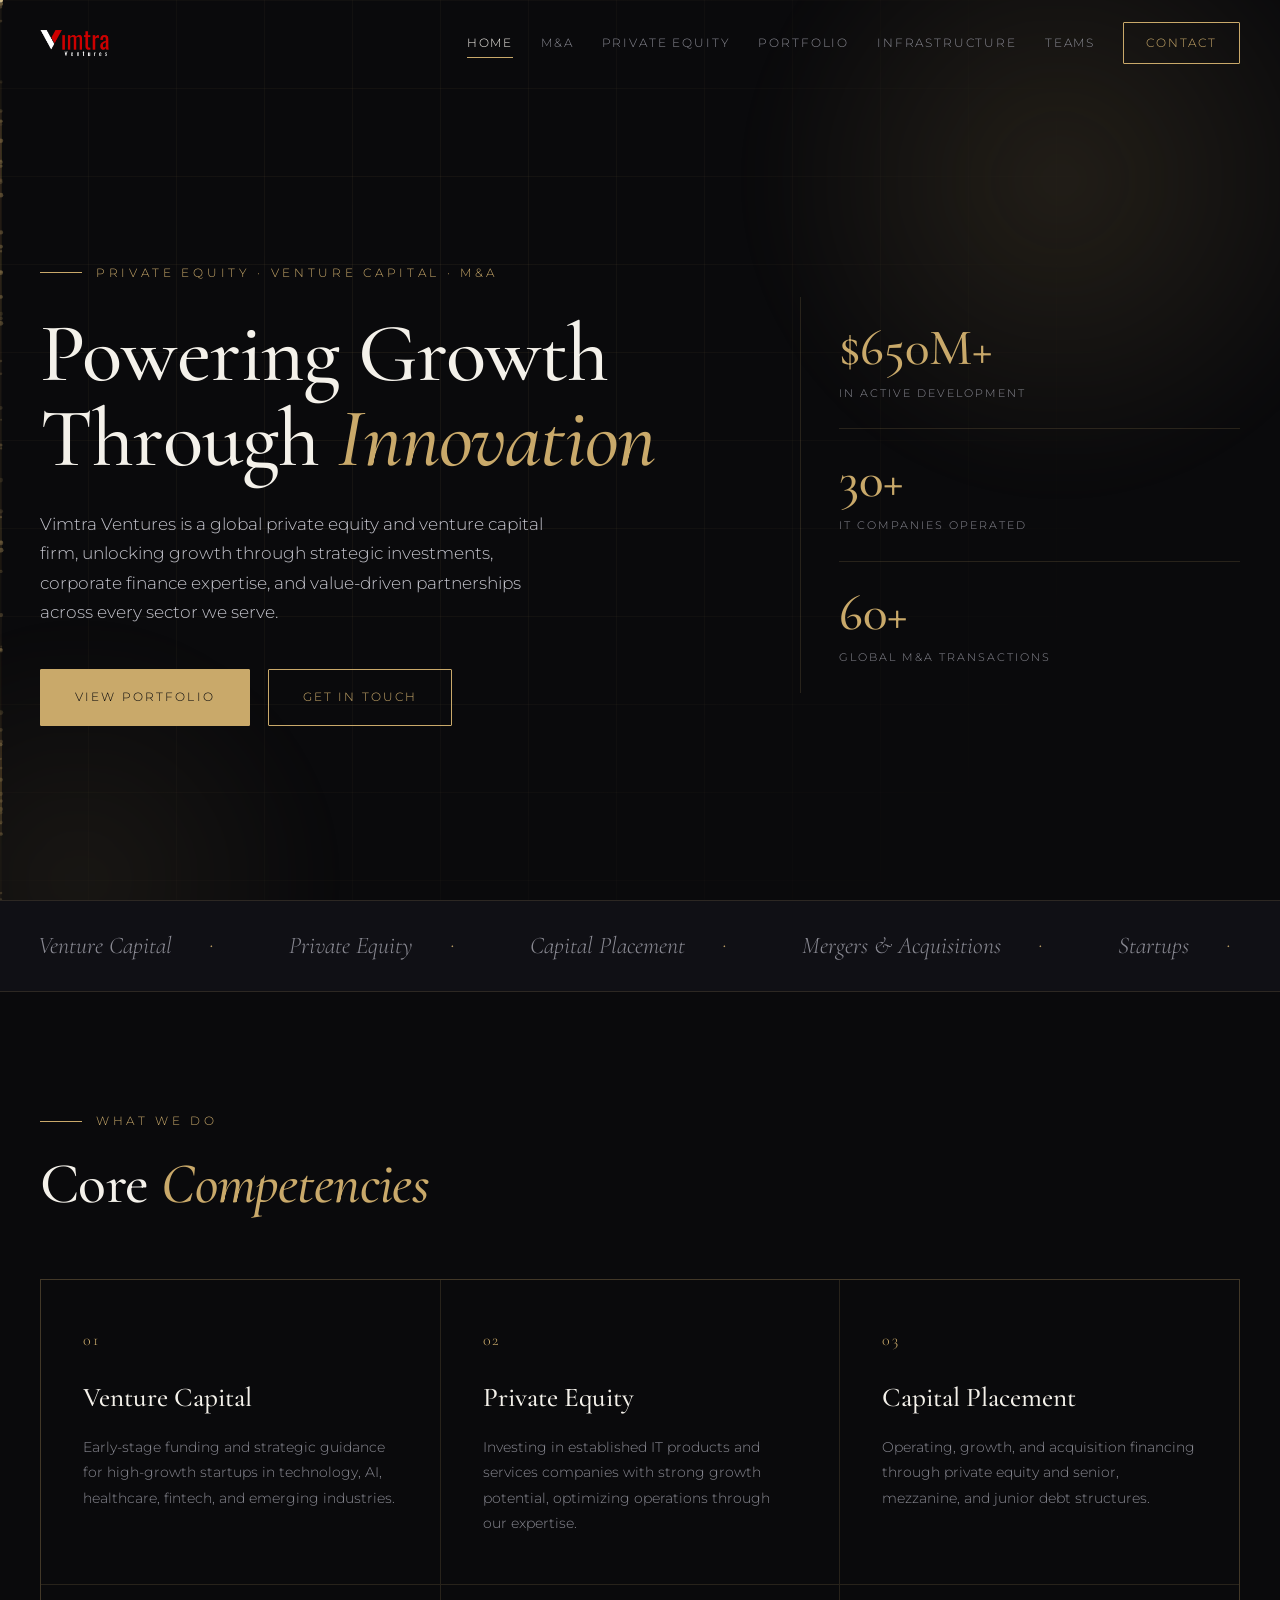
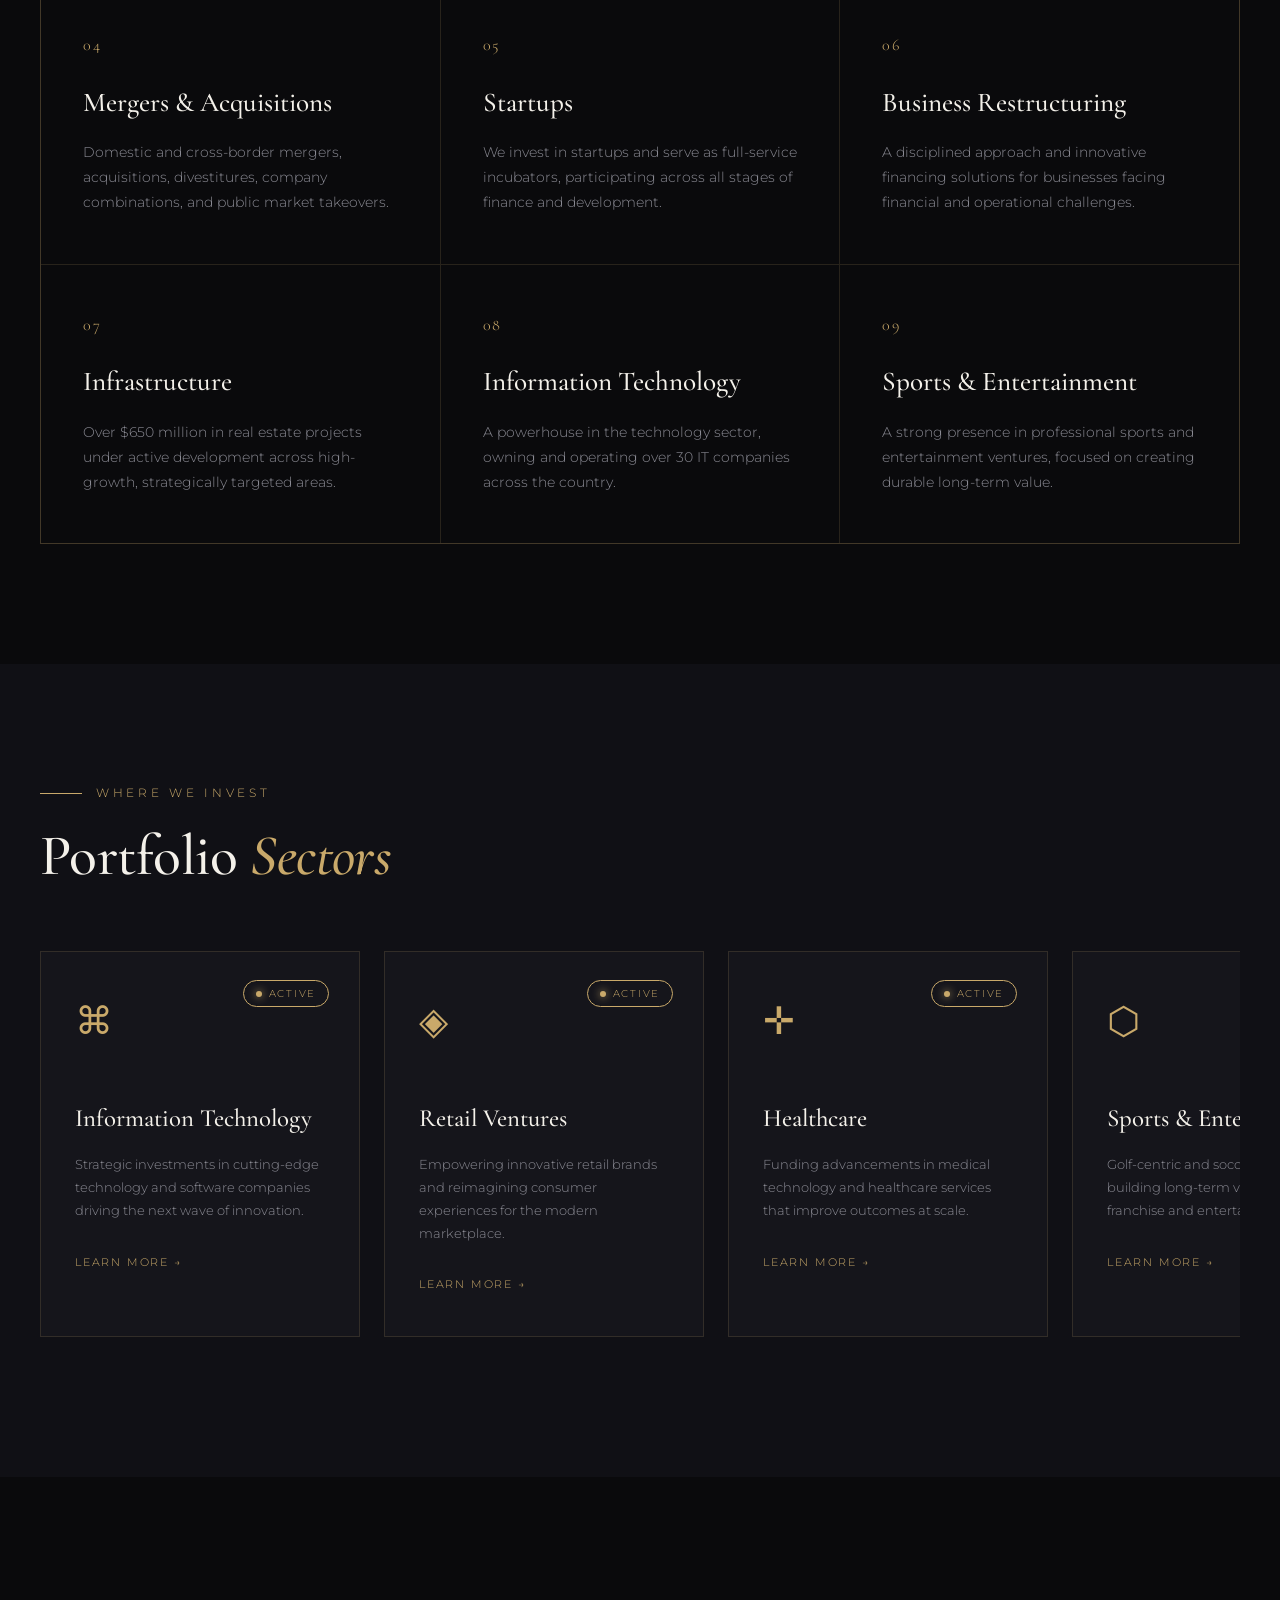
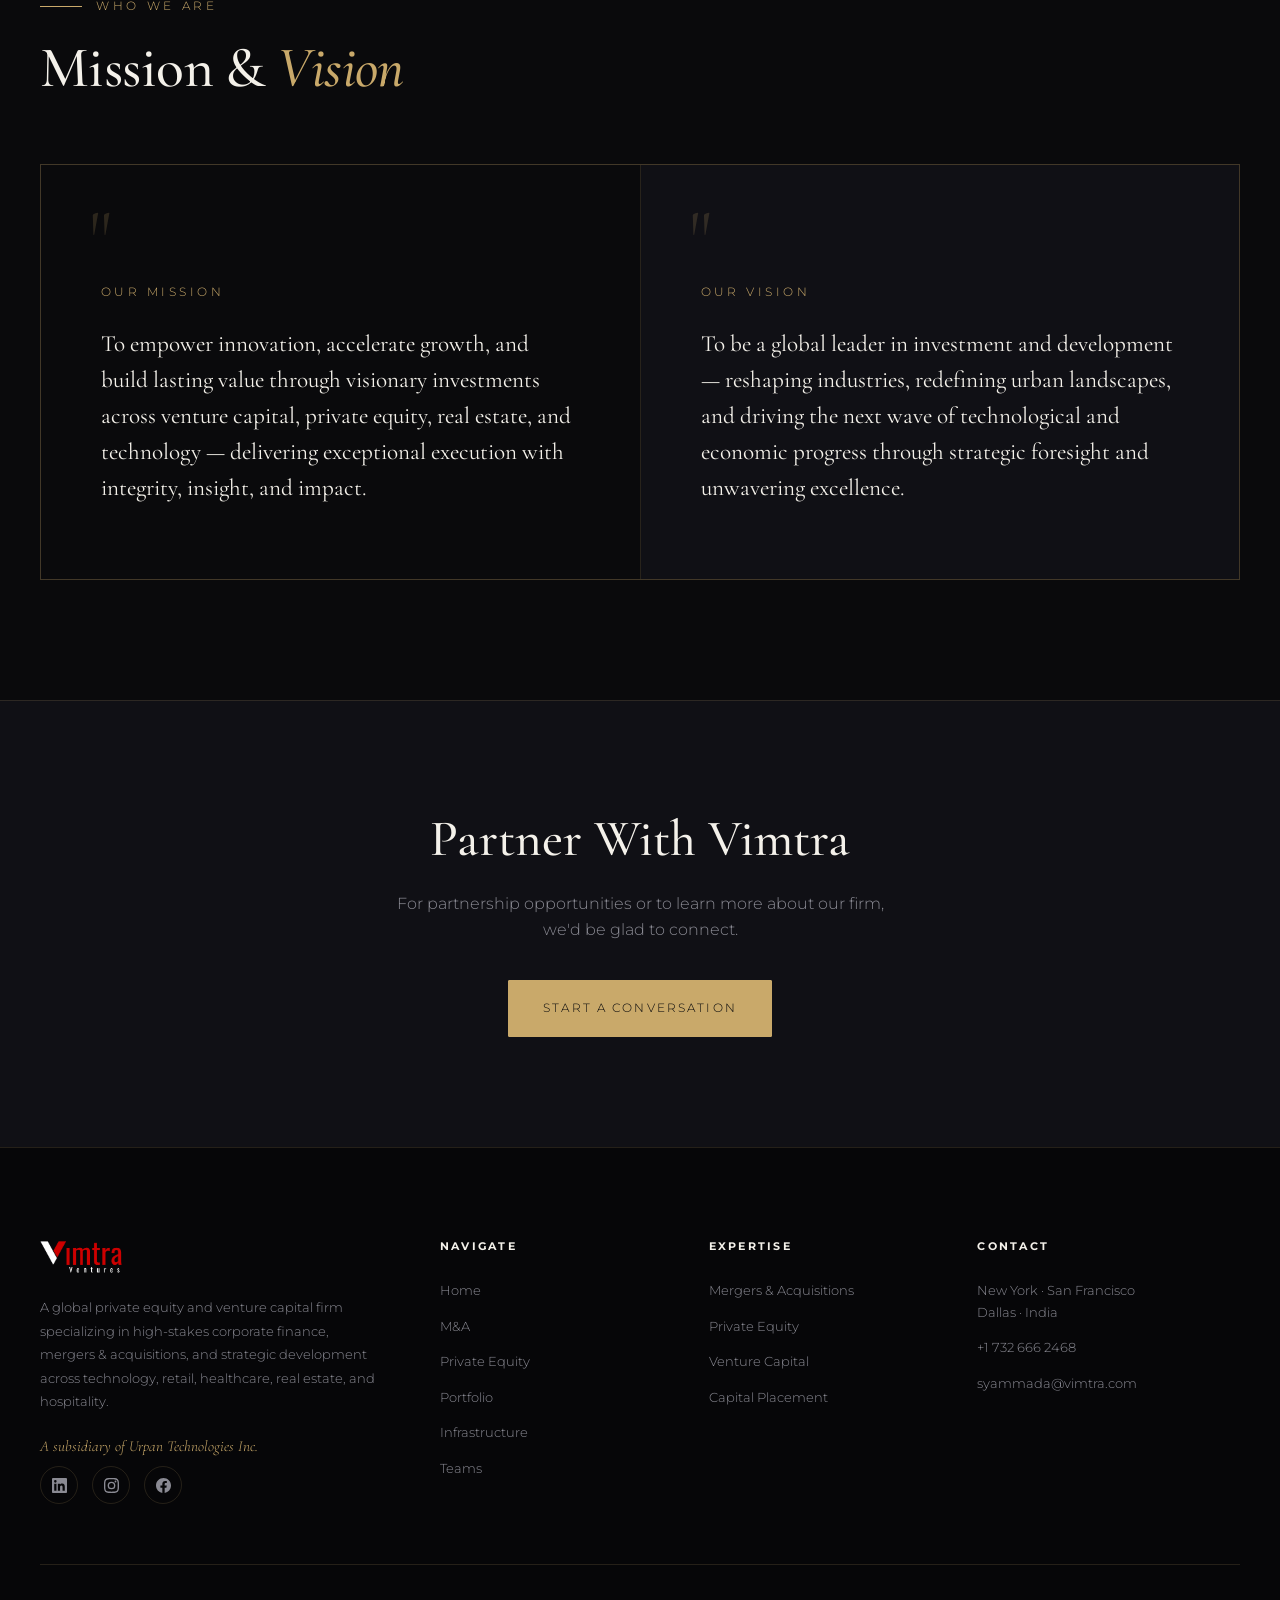
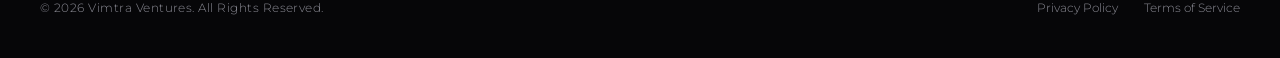
==== commit 976289f5: "Initialize project: Add Vivek Mahale profile, logo branding, and interactive homepage/portfolio enha" ====
--- a/index.html
+++ b/index.html
@@ -1,135 +1,135 @@
-<!DOCTYPE html>
-<html lang="en">
-<head>
-<meta charset="UTF-8">
-<meta name="viewport" content="width=device-width, initial-scale=1.0">
-<title>Vimtra Ventures | Private Equity, M&A &amp; Strategic Investments</title>
-<meta name="description" content="Vimtra Ventures is a global private equity and venture capital firm, unlocking growth through strategic investments, corporate finance expertise, and value-driven partnerships.">
-<meta property="og:title" content="Vimtra Ventures | Private Equity, M&A &amp; Strategic Investments">
-<meta property="og:description" content="A global private equity and venture capital firm unlocking growth through strategic investments and value-driven partnerships.">
-<meta property="og:type" content="website">
-<meta name="twitter:card" content="summary_large_image">
-<link rel="icon" href="images/favicon.png" type="image/png">
-<link rel="stylesheet" href="styles.css">
-<noscript><style>.reveal{opacity:1;transform:none}</style></noscript>
-</head>
-<body>
-<a class="skip-link" href="#main">Skip to main content</a>
-<div class="cursor-dot" aria-hidden="true"></div>
-<div class="cursor-ring" aria-hidden="true"></div>
-
-<nav id="nav" aria-label="Main navigation"><div class="wrap">
-  <a href="index.html" class="brand" aria-label="Vimtra Ventures home"><img src="images/logowhite.png" alt="Vimtra Ventures"></a>
-  <div class="menu" id="menu">
-    <a href="index.html" class="active">Home</a>
-    <a href="mergers-acquisitions.html">M&amp;A</a>
-    <a href="private-equity.html">Private Equity</a>
-    <a href="portfolio.html">Portfolio</a>
-    <a href="infrastructure.html">Infrastructure</a>
-    <a href="teams.html">Teams</a>
-    <a href="contact.html" class="nav-cta">Contact</a>
-  </div>
-  <button class="burger" id="burger" aria-label="Toggle navigation" aria-expanded="false"><span></span><span></span><span></span></button>
-</div></nav>
-
-<main id="main">
-
-<header class="hero">
-  <div class="hero-grid" aria-hidden="true"></div>
-  <div class="hero-glow" aria-hidden="true"></div>
-  <div class="hero-glow two" aria-hidden="true"></div>
-  <div class="wrap">
-    <div>
-      <div class="eyebrow reveal">Private Equity · Venture Capital · M&amp;A</div>
-      <h1 class="reveal" style="transition-delay:.1s">Powering Growth<br>Through <em>Innovation</em></h1>
-      <p class="lede reveal" style="transition-delay:.2s">Vimtra Ventures is a global private equity and venture capital firm, unlocking growth through strategic investments, corporate finance expertise, and value-driven partnerships across every sector we serve.</p>
-      <div class="hero-actions reveal" style="transition-delay:.3s">
-        <a href="portfolio.html" class="btn btn-solid">View Portfolio</a>
-        <a href="contact.html" class="btn btn-ghost">Get In Touch</a>
-      </div>
-    </div>
-    <div class="hero-stats">
-      <div class="stat reveal" style="transition-delay:.35s"><div class="num">$650M+</div><div class="lbl">In Active Development</div></div>
-      <div class="stat reveal" style="transition-delay:.45s"><div class="num">30+</div><div class="lbl">IT Companies Operated</div></div>
-      <div class="stat reveal" style="transition-delay:.55s"><div class="num">60+</div><div class="lbl">Global M&amp;A Transactions</div></div>
-    </div>
-  </div>
-</header>
-
-<div class="ticker" aria-label="Sectors we operate in"><div class="ticker-track" aria-hidden="true">
-  <span>Venture Capital</span><span>Private Equity</span><span>Capital Placement</span><span>Mergers &amp; Acquisitions</span><span>Startups</span><span>Business Restructuring</span><span>Infrastructure</span><span>Information Technology</span><span>Sports &amp; Entertainment</span>
-  <span>Venture Capital</span><span>Private Equity</span><span>Capital Placement</span><span>Mergers &amp; Acquisitions</span><span>Startups</span><span>Business Restructuring</span><span>Infrastructure</span><span>Information Technology</span><span>Sports &amp; Entertainment</span>
-</div></div>
-
-<section id="competencies">
-  <div class="wrap">
-    <div class="sec-head reveal"><div class="eyebrow">What We Do</div><h2>Core <em>Competencies</em></h2></div>
-    <div class="three">
-      <div class="feature-card reveal"><div class="idx">01</div><span class="arrow" aria-hidden="true">↗</span><h3>Venture Capital</h3><p>Early-stage funding and strategic guidance for high-growth startups in technology, AI, healthcare, fintech, and emerging industries.</p></div>
-      <div class="feature-card reveal" style="transition-delay:.05s"><div class="idx">02</div><span class="arrow" aria-hidden="true">↗</span><h3>Private Equity</h3><p>Investing in established IT products and services companies with strong growth potential, optimizing operations through our expertise.</p></div>
-      <div class="feature-card reveal" style="transition-delay:.1s"><div class="idx">03</div><span class="arrow" aria-hidden="true">↗</span><h3>Capital Placement</h3><p>Operating, growth, and acquisition financing through private equity and senior, mezzanine, and junior debt structures.</p></div>
-      <div class="feature-card reveal"><div class="idx">04</div><span class="arrow" aria-hidden="true">↗</span><h3>Mergers &amp; Acquisitions</h3><p>Domestic and cross-border mergers, acquisitions, divestitures, company combinations, and public market takeovers.</p></div>
-      <div class="feature-card reveal" style="transition-delay:.05s"><div class="idx">05</div><span class="arrow" aria-hidden="true">↗</span><h3>Startups</h3><p>We invest in startups and serve as full-service incubators, participating across all stages of finance and development.</p></div>
-      <div class="feature-card reveal" style="transition-delay:.1s"><div class="idx">06</div><span class="arrow" aria-hidden="true">↗</span><h3>Business Restructuring</h3><p>A disciplined approach and innovative financing solutions for businesses facing financial and operational challenges.</p></div>
-      <div class="feature-card reveal"><div class="idx">07</div><span class="arrow" aria-hidden="true">↗</span><h3>Infrastructure</h3><p>Over $650 million in real estate projects under active development across high-growth, strategically targeted areas.</p></div>
-      <div class="feature-card reveal" style="transition-delay:.05s"><div class="idx">08</div><span class="arrow" aria-hidden="true">↗</span><h3>Information Technology</h3><p>A powerhouse in the technology sector, owning and operating over 30 IT companies across the country.</p></div>
-      <div class="feature-card reveal" style="transition-delay:.1s"><div class="idx">09</div><span class="arrow" aria-hidden="true">↗</span><h3>Sports &amp; Entertainment</h3><p>A strong presence in professional sports and entertainment ventures, focused on creating durable long-term value.</p></div>
-    </div>
-  </div>
-</section>
-
-<section style="background:var(--obsidian-2)" id="sectors">
-  <div class="wrap">
-    <div class="sec-head reveal"><div class="eyebrow">Where We Invest</div><h2>Portfolio <em>Sectors</em></h2></div>
-    <div class="sector-scroll">
-      <div class="sector-card reveal"><span class="tag">Active</span><div class="sector-icon" aria-hidden="true">⌘</div><h3>Information Technology</h3><p>Strategic investments in cutting-edge technology and software companies driving the next wave of innovation.</p><a class="more" href="portfolio.html">Learn More →</a></div>
-      <div class="sector-card reveal" style="transition-delay:.05s"><span class="tag">Active</span><div class="sector-icon" aria-hidden="true">◈</div><h3>Retail Ventures</h3><p>Empowering innovative retail brands and reimagining consumer experiences for the modern marketplace.</p><a class="more" href="portfolio.html">Learn More →</a></div>
-      <div class="sector-card reveal" style="transition-delay:.1s"><span class="tag">Active</span><div class="sector-icon" aria-hidden="true">✛</div><h3>Healthcare</h3><p>Funding advancements in medical technology and healthcare services that improve outcomes at scale.</p><a class="more" href="portfolio.html">Learn More →</a></div>
-      <div class="sector-card reveal" style="transition-delay:.15s"><span class="tag">Active</span><div class="sector-icon" aria-hidden="true">⬡</div><h3>Sports &amp; Entertainment</h3><p>Golf-centric and soccer properties, building long-term value across franchise and entertainment ventures.</p><a class="more" href="portfolio.html">Learn More →</a></div>
-      <div class="sector-card reveal" style="transition-delay:.2s"><span class="tag">Active</span><div class="sector-icon" aria-hidden="true">❖</div><h3>Hospitality</h3><p>Investing in distinctive hospitality experiences and real estate-backed destination properties.</p><a class="more" href="portfolio.html">Learn More →</a></div>
-    </div>
-  </div>
-</section>
-
-<section id="mission">
-  <div class="wrap">
-    <div class="sec-head reveal"><div class="eyebrow">Who We Are</div><h2>Mission &amp; <em>Vision</em></h2></div>
-    <div class="mv">
-      <div class="mv-panel reveal"><div class="q" aria-hidden="true">"</div><div class="label">Our Mission</div><p>To empower innovation, accelerate growth, and build lasting value through visionary investments across venture capital, private equity, real estate, and technology — delivering exceptional execution with integrity, insight, and impact.</p></div>
-      <div class="mv-panel vision reveal" style="transition-delay:.1s"><div class="q" aria-hidden="true">"</div><div class="label">Our Vision</div><p>To be a global leader in investment and development — reshaping industries, redefining urban landscapes, and driving the next wave of technological and economic progress through strategic foresight and unwavering excellence.</p></div>
-    </div>
-  </div>
-</section>
-
-<section class="cta">
-  <div class="wrap reveal">
-    <h2>Partner With Vimtra</h2>
-    <p>For partnership opportunities or to learn more about our firm, we'd be glad to connect.</p>
-    <a href="contact.html" class="btn btn-solid">Start a Conversation</a>
-  </div>
-</section>
-
-</main>
-
-<footer><div class="wrap">
-  <div class="foot-top">
-    <div>
-      <div class="foot-brand"><img src="images/logowhite.png" alt="Vimtra Ventures"></div>
-      <p class="about">A global private equity and venture capital firm specializing in high-stakes corporate finance, mergers &amp; acquisitions, and strategic development across technology, retail, healthcare, real estate, and hospitality.</p>
-      <p class="sub">A subsidiary of Urpan Technologies Inc.</p>
-      <div class="socials">
-        <a href="https://www.linkedin.com/company/vimtra-ventures/" aria-label="Vimtra on LinkedIn">in</a>
-        <a href="https://www.instagram.com/vimtra_ventures/" aria-label="Vimtra on Instagram">ig</a>
-        <a href="https://www.facebook.com/profile.php?id=100078611386991" aria-label="Vimtra on Facebook">f</a>
-      </div>
-    </div>
-    <div class="foot-col"><h4>Navigate</h4><a href="index.html">Home</a><a href="mergers-acquisitions.html">M&amp;A</a><a href="private-equity.html">Private Equity</a><a href="portfolio.html">Portfolio</a><a href="infrastructure.html">Infrastructure</a><a href="teams.html">Teams</a></div>
-    <div class="foot-col"><h4>Expertise</h4><a href="mergers-acquisitions.html">Mergers &amp; Acquisitions</a><a href="private-equity.html">Private Equity</a><a href="private-equity.html">Venture Capital</a><a href="private-equity.html">Capital Placement</a></div>
-    <div class="foot-col"><h4>Contact</h4><p class="fp">New York · San Francisco<br>Dallas · India</p><a href="tel:+17326662468">+1 732 666 2468</a><a href="mailto:syammada@vimtra.com">syammada@vimtra.com</a></div>
-  </div>
-  <div class="foot-bottom"><p>© 2026 Vimtra Ventures. All Rights Reserved.</p><div class="links"><a href="privacy-policy.html">Privacy Policy</a><a href="terms.html">Terms of Service</a></div></div>
-</div></footer>
-
-<script src="scripts.js"></script>
-</body>
-</html>
+<!DOCTYPE html>
+<html lang="en">
+<head>
+<meta charset="UTF-8">
+<meta name="viewport" content="width=device-width, initial-scale=1.0">
+<title>Vimtra Ventures | Private Equity, M&A &amp; Strategic Investments</title>
+<meta name="description" content="Vimtra Ventures is a global private equity and venture capital firm, unlocking growth through strategic investments, corporate finance expertise, and value-driven partnerships.">
+<meta property="og:title" content="Vimtra Ventures | Private Equity, M&A &amp; Strategic Investments">
+<meta property="og:description" content="A global private equity and venture capital firm unlocking growth through strategic investments and value-driven partnerships.">
+<meta property="og:type" content="website">
+<meta name="twitter:card" content="summary_large_image">
+<link rel="icon" href="images/favicon.png" type="image/png">
+<link rel="stylesheet" href="styles.css">
+<noscript><style>.reveal{opacity:1;transform:none}</style></noscript>
+</head>
+<body>
+<a class="skip-link" href="#main">Skip to main content</a>
+<div class="cursor-dot" aria-hidden="true"></div>
+<div class="cursor-ring" aria-hidden="true"></div>
+
+<nav id="nav" aria-label="Main navigation"><div class="wrap">
+  <a href="index.html" class="brand" aria-label="Vimtra Ventures home"><img src="images/logowhite.png" alt="Vimtra Ventures"></a>
+  <div class="menu" id="menu">
+    <a href="index.html" class="active">Home</a>
+    <a href="mergers-acquisitions.html">M&amp;A</a>
+    <a href="private-equity.html">Private Equity</a>
+    <a href="portfolio.html">Portfolio</a>
+    <a href="infrastructure.html">Infrastructure</a>
+    <a href="teams.html">Teams</a>
+    <a href="contact.html" class="nav-cta">Contact</a>
+  </div>
+  <button class="burger" id="burger" aria-label="Toggle navigation" aria-expanded="false"><span></span><span></span><span></span></button>
+</div></nav>
+
+<main id="main">
+
+<header class="hero">
+  <div class="hero-grid" aria-hidden="true"></div>
+  <div class="hero-glow" aria-hidden="true"></div>
+  <div class="hero-glow two" aria-hidden="true"></div>
+  <div class="wrap">
+    <div>
+      <div class="eyebrow reveal">Private Equity · Venture Capital · M&amp;A</div>
+      <h1 class="reveal" style="transition-delay:.1s">Powering Growth<br>Through <em>Innovation</em></h1>
+      <p class="lede reveal" style="transition-delay:.2s">Vimtra Ventures is a global private equity and venture capital firm, unlocking growth through strategic investments, corporate finance expertise, and value-driven partnerships across every sector we serve.</p>
+      <div class="hero-actions reveal" style="transition-delay:.3s">
+        <a href="portfolio.html" class="btn btn-solid">View Portfolio</a>
+        <a href="contact.html" class="btn btn-ghost">Get In Touch</a>
+      </div>
+    </div>
+    <div class="hero-stats">
+      <div class="stat reveal" style="transition-delay:.35s"><div class="num">$650M+</div><div class="lbl">In Active Development</div></div>
+      <div class="stat reveal" style="transition-delay:.45s"><div class="num">30+</div><div class="lbl">IT Companies Operated</div></div>
+      <div class="stat reveal" style="transition-delay:.55s"><div class="num">60+</div><div class="lbl">Global M&amp;A Transactions</div></div>
+    </div>
+  </div>
+</header>
+
+<div class="ticker" aria-label="Sectors we operate in"><div class="ticker-track" aria-hidden="true">
+  <span>Venture Capital</span><span>Private Equity</span><span>Capital Placement</span><span>Mergers &amp; Acquisitions</span><span>Startups</span><span>Business Restructuring</span><span>Infrastructure</span><span>Information Technology</span><span>Sports &amp; Entertainment</span>
+  <span>Venture Capital</span><span>Private Equity</span><span>Capital Placement</span><span>Mergers &amp; Acquisitions</span><span>Startups</span><span>Business Restructuring</span><span>Infrastructure</span><span>Information Technology</span><span>Sports &amp; Entertainment</span>
+</div></div>
+
+<section id="competencies">
+  <div class="wrap">
+    <div class="sec-head reveal"><div class="eyebrow">What We Do</div><h2>Core <em>Competencies</em></h2></div>
+    <div class="three">
+      <div class="feature-card reveal"><div class="idx">01</div><span class="arrow" aria-hidden="true">↗</span><h3>Venture Capital</h3><p>Early-stage funding and strategic guidance for high-growth startups in technology, AI, healthcare, fintech, and emerging industries.</p></div>
+      <div class="feature-card reveal" style="transition-delay:.05s"><div class="idx">02</div><span class="arrow" aria-hidden="true">↗</span><h3>Private Equity</h3><p>Investing in established IT products and services companies with strong growth potential, optimizing operations through our expertise.</p></div>
+      <div class="feature-card reveal" style="transition-delay:.1s"><div class="idx">03</div><span class="arrow" aria-hidden="true">↗</span><h3>Capital Placement</h3><p>Operating, growth, and acquisition financing through private equity and senior, mezzanine, and junior debt structures.</p></div>
+      <div class="feature-card reveal"><div class="idx">04</div><span class="arrow" aria-hidden="true">↗</span><h3>Mergers &amp; Acquisitions</h3><p>Domestic and cross-border mergers, acquisitions, divestitures, company combinations, and public market takeovers.</p></div>
+      <div class="feature-card reveal" style="transition-delay:.05s"><div class="idx">05</div><span class="arrow" aria-hidden="true">↗</span><h3>Startups</h3><p>We invest in startups and serve as full-service incubators, participating across all stages of finance and development.</p></div>
+      <div class="feature-card reveal" style="transition-delay:.1s"><div class="idx">06</div><span class="arrow" aria-hidden="true">↗</span><h3>Business Restructuring</h3><p>A disciplined approach and innovative financing solutions for businesses facing financial and operational challenges.</p></div>
+      <div class="feature-card reveal"><div class="idx">07</div><span class="arrow" aria-hidden="true">↗</span><h3>Infrastructure</h3><p>Over $650 million in real estate projects under active development across high-growth, strategically targeted areas.</p></div>
+      <div class="feature-card reveal" style="transition-delay:.05s"><div class="idx">08</div><span class="arrow" aria-hidden="true">↗</span><h3>Information Technology</h3><p>A powerhouse in the technology sector, owning and operating over 30 IT companies across the country.</p></div>
+      <div class="feature-card reveal" style="transition-delay:.1s"><div class="idx">09</div><span class="arrow" aria-hidden="true">↗</span><h3>Sports &amp; Entertainment</h3><p>A strong presence in professional sports and entertainment ventures, focused on creating durable long-term value.</p></div>
+    </div>
+  </div>
+</section>
+
+<section style="background:var(--obsidian-2)" id="sectors">
+  <div class="wrap">
+    <div class="sec-head reveal"><div class="eyebrow">Where We Invest</div><h2>Portfolio <em>Sectors</em></h2></div>
+    <div class="sector-scroll">
+      <div class="sector-card reveal"><span class="tag">Active</span><div class="sector-icon" aria-hidden="true">⌘</div><h3>Information Technology</h3><p>Strategic investments in cutting-edge technology and software companies driving the next wave of innovation.</p><a class="more" href="portfolio.html">Learn More →</a></div>
+      <div class="sector-card reveal" style="transition-delay:.05s"><span class="tag">Active</span><div class="sector-icon" aria-hidden="true">◈</div><h3>Retail Ventures</h3><p>Empowering innovative retail brands and reimagining consumer experiences for the modern marketplace.</p><a class="more" href="portfolio.html">Learn More →</a></div>
+      <div class="sector-card reveal" style="transition-delay:.1s"><span class="tag">Active</span><div class="sector-icon" aria-hidden="true">✛</div><h3>Healthcare</h3><p>Funding advancements in medical technology and healthcare services that improve outcomes at scale.</p><a class="more" href="portfolio.html">Learn More →</a></div>
+      <div class="sector-card reveal" style="transition-delay:.15s"><span class="tag">Active</span><div class="sector-icon" aria-hidden="true">⬡</div><h3>Sports &amp; Entertainment</h3><p>Golf-centric and soccer properties, building long-term value across franchise and entertainment ventures.</p><a class="more" href="portfolio.html">Learn More →</a></div>
+      <div class="sector-card reveal" style="transition-delay:.2s"><span class="tag">Active</span><div class="sector-icon" aria-hidden="true">❖</div><h3>Hospitality</h3><p>Investing in distinctive hospitality experiences and real estate-backed destination properties.</p><a class="more" href="portfolio.html">Learn More →</a></div>
+    </div>
+  </div>
+</section>
+
+<section id="mission">
+  <div class="wrap">
+    <div class="sec-head reveal"><div class="eyebrow">Who We Are</div><h2>Mission &amp; <em>Vision</em></h2></div>
+    <div class="mv">
+      <div class="mv-panel reveal"><div class="q" aria-hidden="true">"</div><div class="label">Our Mission</div><p>To empower innovation, accelerate growth, and build lasting value through visionary investments across venture capital, private equity, real estate, and technology — delivering exceptional execution with integrity, insight, and impact.</p></div>
+      <div class="mv-panel vision reveal" style="transition-delay:.1s"><div class="q" aria-hidden="true">"</div><div class="label">Our Vision</div><p>To be a global leader in investment and development — reshaping industries, redefining urban landscapes, and driving the next wave of technological and economic progress through strategic foresight and unwavering excellence.</p></div>
+    </div>
+  </div>
+</section>
+
+<section class="cta">
+  <div class="wrap reveal">
+    <h2>Partner With Vimtra</h2>
+    <p>For partnership opportunities or to learn more about our firm, we'd be glad to connect.</p>
+    <a href="contact.html" class="btn btn-solid">Start a Conversation</a>
+  </div>
+</section>
+
+</main>
+
+<footer><div class="wrap">
+  <div class="foot-top">
+    <div>
+      <div class="foot-brand"><img src="images/logowhite.png" alt="Vimtra Ventures"></div>
+      <p class="about">A global private equity and venture capital firm specializing in high-stakes corporate finance, mergers &amp; acquisitions, and strategic development across technology, retail, healthcare, real estate, and hospitality.</p>
+      <p class="sub">A subsidiary of Urpan Technologies Inc.</p>
+      <div class="socials">
+        <a href="https://www.linkedin.com/company/vimtra-ventures/" aria-label="Vimtra on LinkedIn">in</a>
+        <a href="https://www.instagram.com/vimtra_ventures/" aria-label="Vimtra on Instagram">ig</a>
+        <a href="https://www.facebook.com/profile.php?id=100078611386991" aria-label="Vimtra on Facebook">f</a>
+      </div>
+    </div>
+    <div class="foot-col"><h4>Navigate</h4><a href="index.html">Home</a><a href="mergers-acquisitions.html">M&amp;A</a><a href="private-equity.html">Private Equity</a><a href="portfolio.html">Portfolio</a><a href="infrastructure.html">Infrastructure</a><a href="teams.html">Teams</a></div>
+    <div class="foot-col"><h4>Expertise</h4><a href="mergers-acquisitions.html">Mergers &amp; Acquisitions</a><a href="private-equity.html">Private Equity</a><a href="private-equity.html">Venture Capital</a><a href="private-equity.html">Capital Placement</a></div>
+    <div class="foot-col"><h4>Contact</h4><p class="fp">New York · San Francisco<br>Dallas · India</p><a href="tel:+17326662468">+1 732 666 2468</a><a href="mailto:syammada@vimtra.com">syammada@vimtra.com</a></div>
+  </div>
+  <div class="foot-bottom"><p>© 2026 Vimtra Ventures. All Rights Reserved.</p><div class="links"><a href="privacy-policy.html">Privacy Policy</a><a href="terms.html">Terms of Service</a></div></div>
+</div></footer>
+
+<script src="scripts.js"></script>
+</body>
+</html>
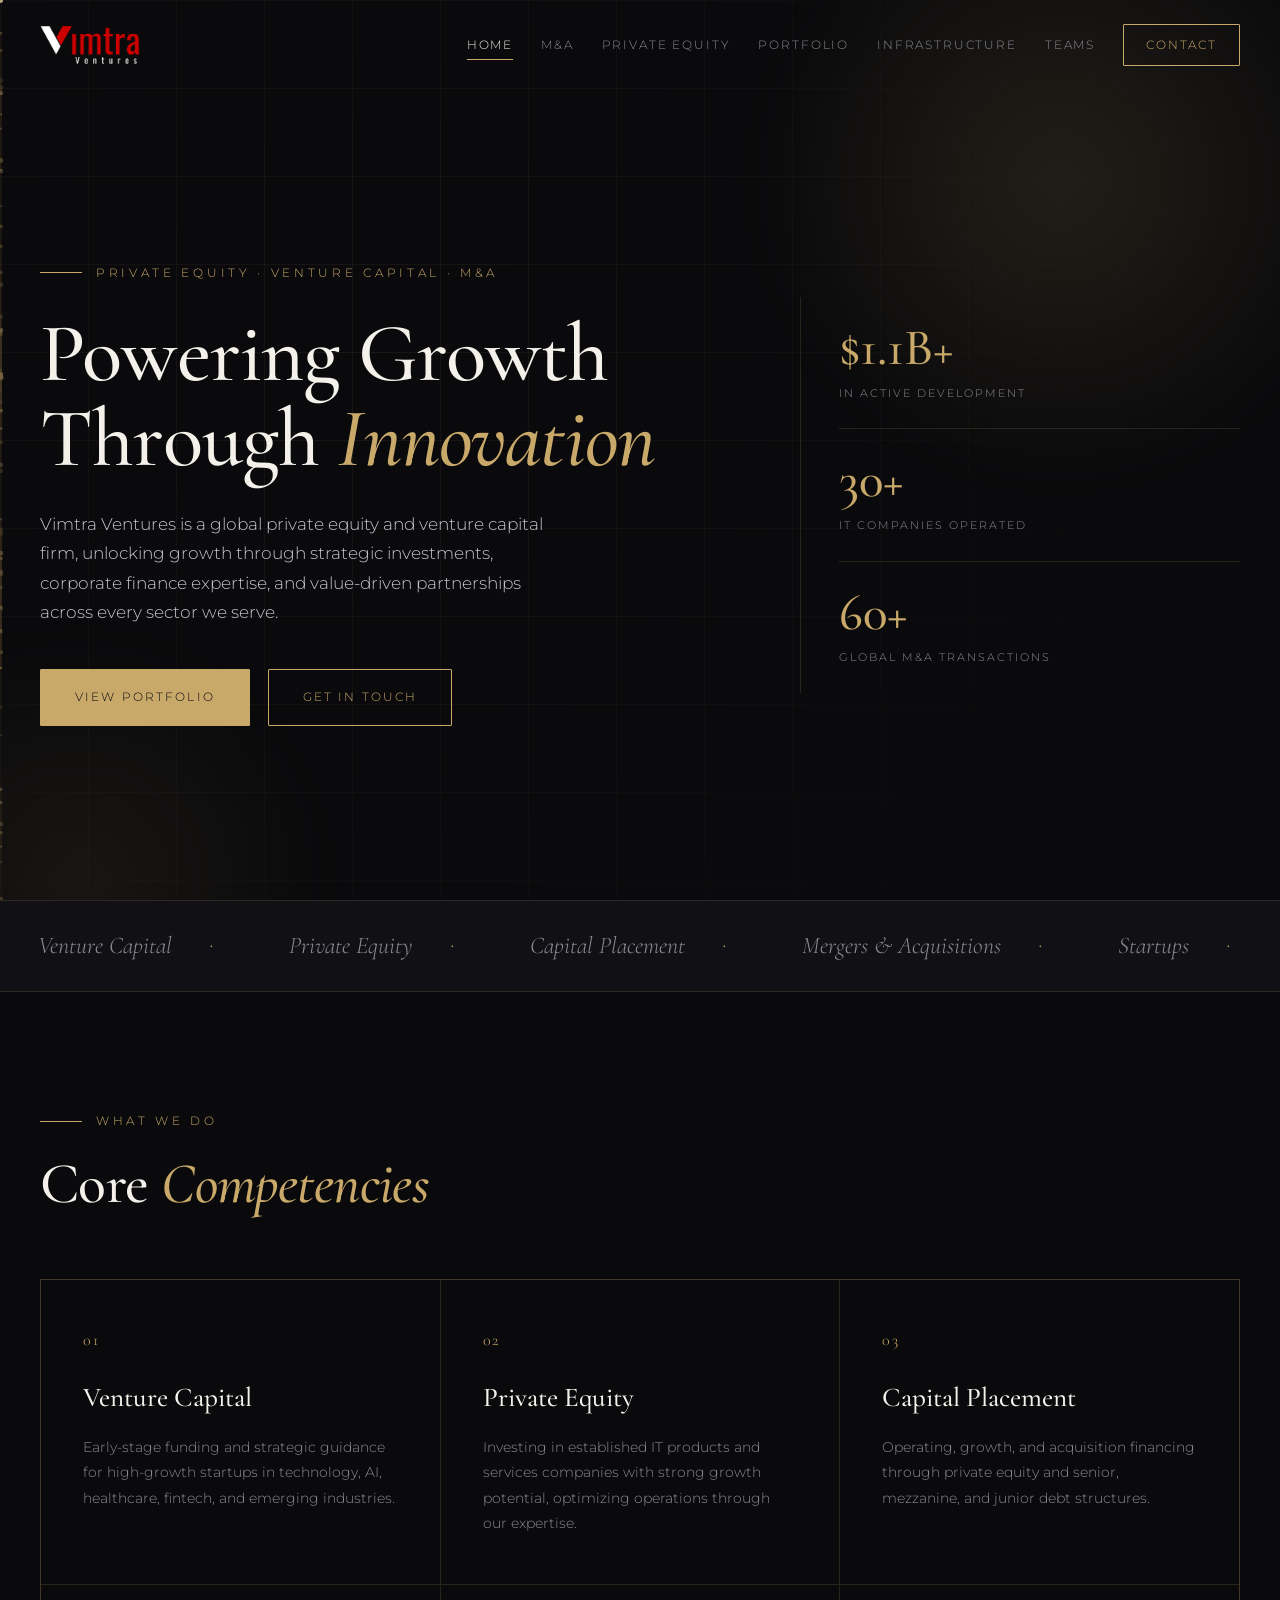
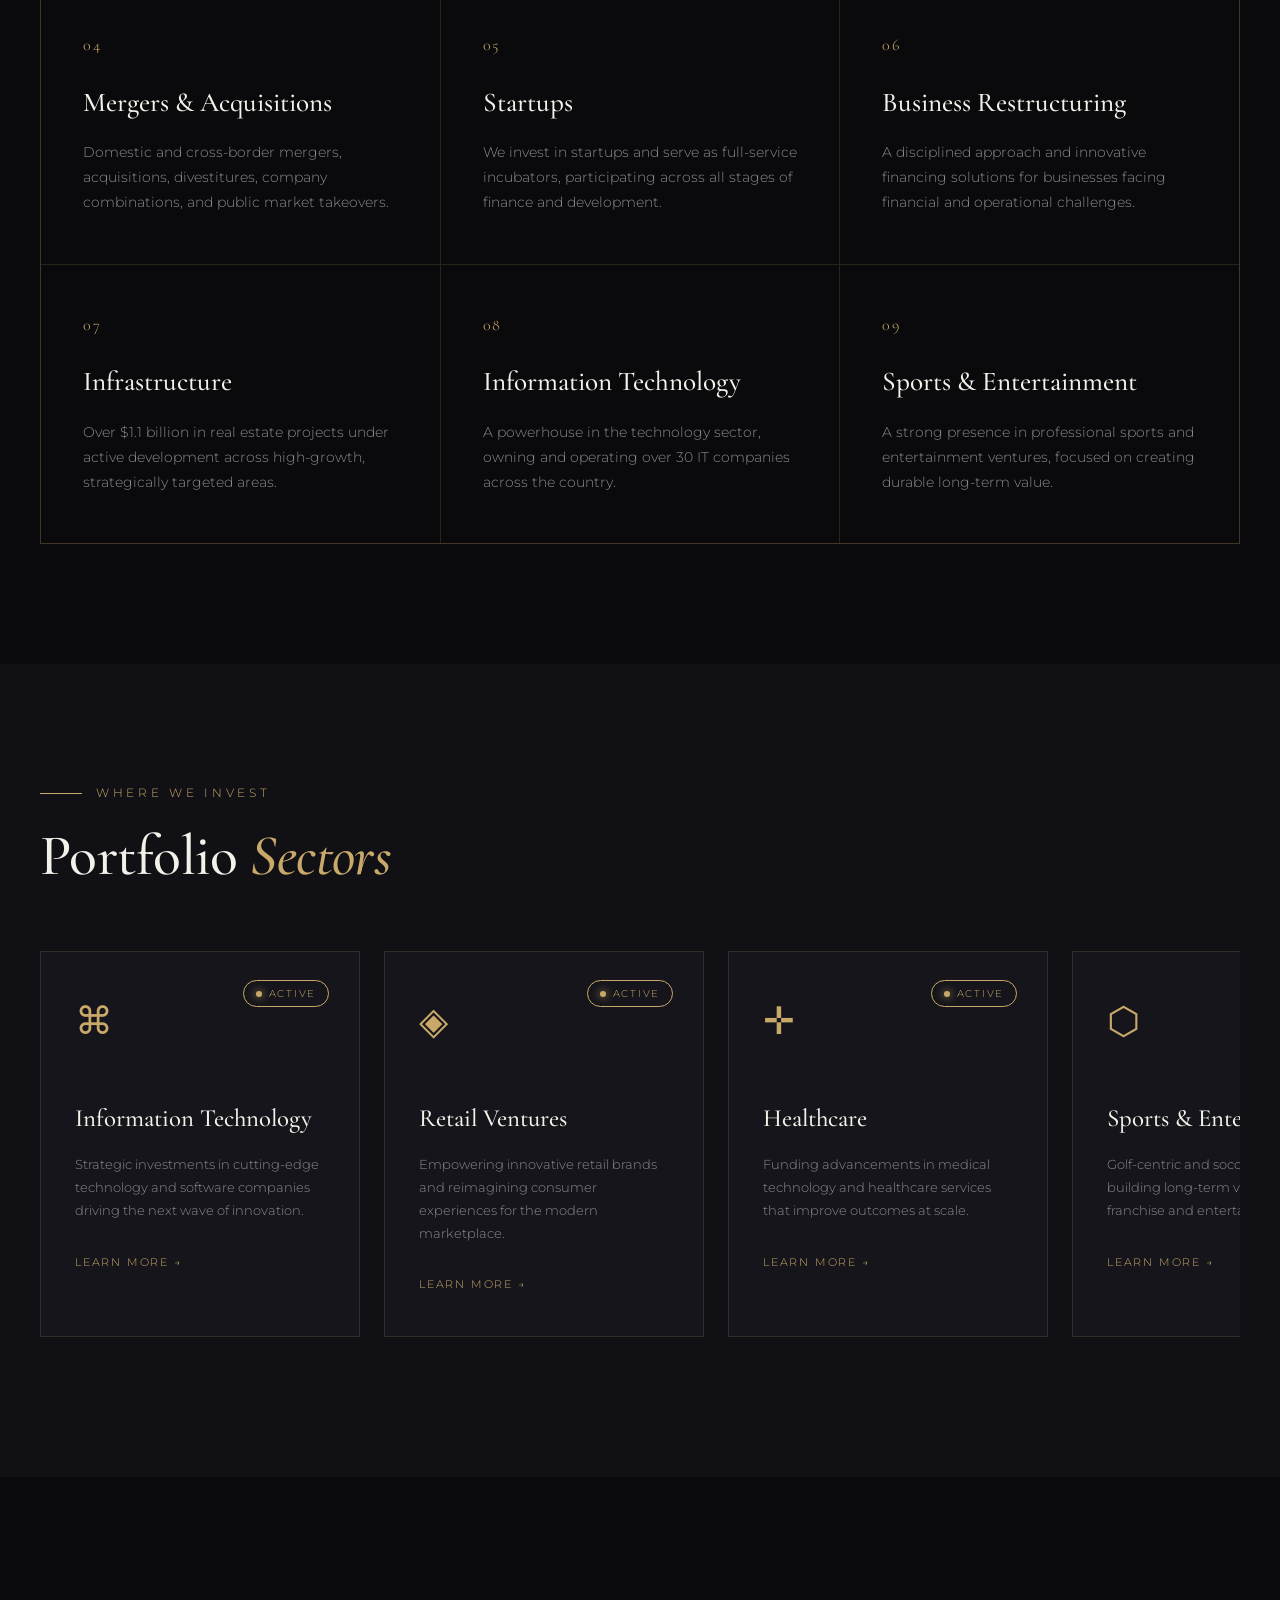
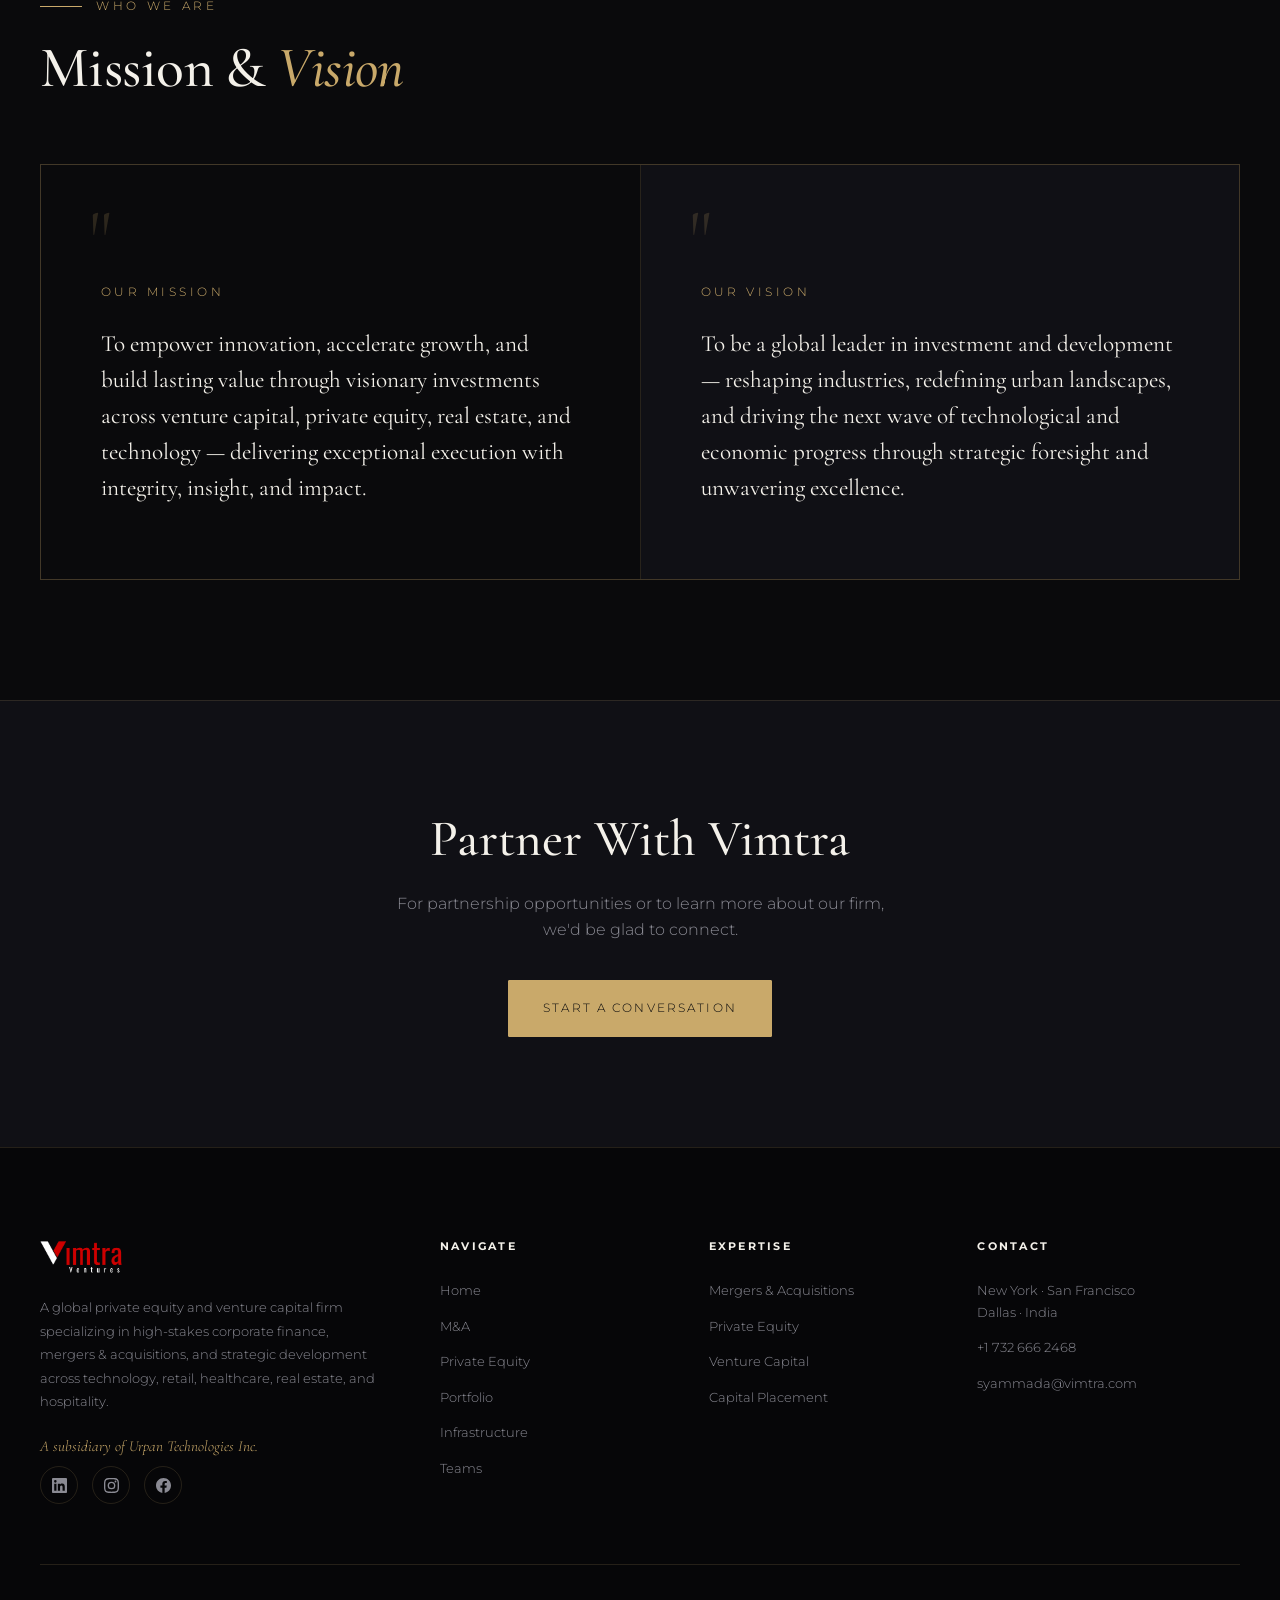
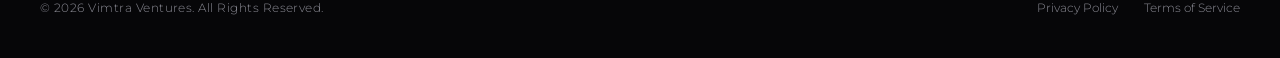
==== commit 94d12f6d: "Update website stats: $1.1B+ in active development and 9 global offices" ====
--- a/index.html
+++ b/index.html
@@ -49,7 +49,7 @@
       </div>
     </div>
     <div class="hero-stats">
-      <div class="stat reveal" style="transition-delay:.35s"><div class="num">$650M+</div><div class="lbl">In Active Development</div></div>
+      <div class="stat reveal" style="transition-delay:.35s"><div class="num">$1.1B+</div><div class="lbl">In Active Development</div></div>
       <div class="stat reveal" style="transition-delay:.45s"><div class="num">30+</div><div class="lbl">IT Companies Operated</div></div>
       <div class="stat reveal" style="transition-delay:.55s"><div class="num">60+</div><div class="lbl">Global M&amp;A Transactions</div></div>
     </div>
@@ -71,7 +71,7 @@
       <div class="feature-card reveal"><div class="idx">04</div><span class="arrow" aria-hidden="true">↗</span><h3>Mergers &amp; Acquisitions</h3><p>Domestic and cross-border mergers, acquisitions, divestitures, company combinations, and public market takeovers.</p></div>
       <div class="feature-card reveal" style="transition-delay:.05s"><div class="idx">05</div><span class="arrow" aria-hidden="true">↗</span><h3>Startups</h3><p>We invest in startups and serve as full-service incubators, participating across all stages of finance and development.</p></div>
       <div class="feature-card reveal" style="transition-delay:.1s"><div class="idx">06</div><span class="arrow" aria-hidden="true">↗</span><h3>Business Restructuring</h3><p>A disciplined approach and innovative financing solutions for businesses facing financial and operational challenges.</p></div>
-      <div class="feature-card reveal"><div class="idx">07</div><span class="arrow" aria-hidden="true">↗</span><h3>Infrastructure</h3><p>Over $650 million in real estate projects under active development across high-growth, strategically targeted areas.</p></div>
+      <div class="feature-card reveal"><div class="idx">07</div><span class="arrow" aria-hidden="true">↗</span><h3>Infrastructure</h3><p>Over $1.1 billion in real estate projects under active development across high-growth, strategically targeted areas.</p></div>
       <div class="feature-card reveal" style="transition-delay:.05s"><div class="idx">08</div><span class="arrow" aria-hidden="true">↗</span><h3>Information Technology</h3><p>A powerhouse in the technology sector, owning and operating over 30 IT companies across the country.</p></div>
       <div class="feature-card reveal" style="transition-delay:.1s"><div class="idx">09</div><span class="arrow" aria-hidden="true">↗</span><h3>Sports &amp; Entertainment</h3><p>A strong presence in professional sports and entertainment ventures, focused on creating durable long-term value.</p></div>
     </div>
--- a/styles.css
+++ b/styles.css
@@ -84,7 +84,7 @@
 nav.scrolled { background: rgba(10,10,12,.82); backdrop-filter: blur(14px); padding: 14px 0; border-color: var(--line); }
 nav .wrap { display: flex; align-items: center; justify-content: space-between; }
 .brand { display: block; }
-.brand img { height: 32px; width: auto; display: block; transition: transform .3s; }
+.brand img { height: 46px; width: auto; display: block; transition: transform .3s; }
 .brand:hover img { transform: scale(1.02); }
 
 .menu { display: flex; gap: 28px; align-items: center; }
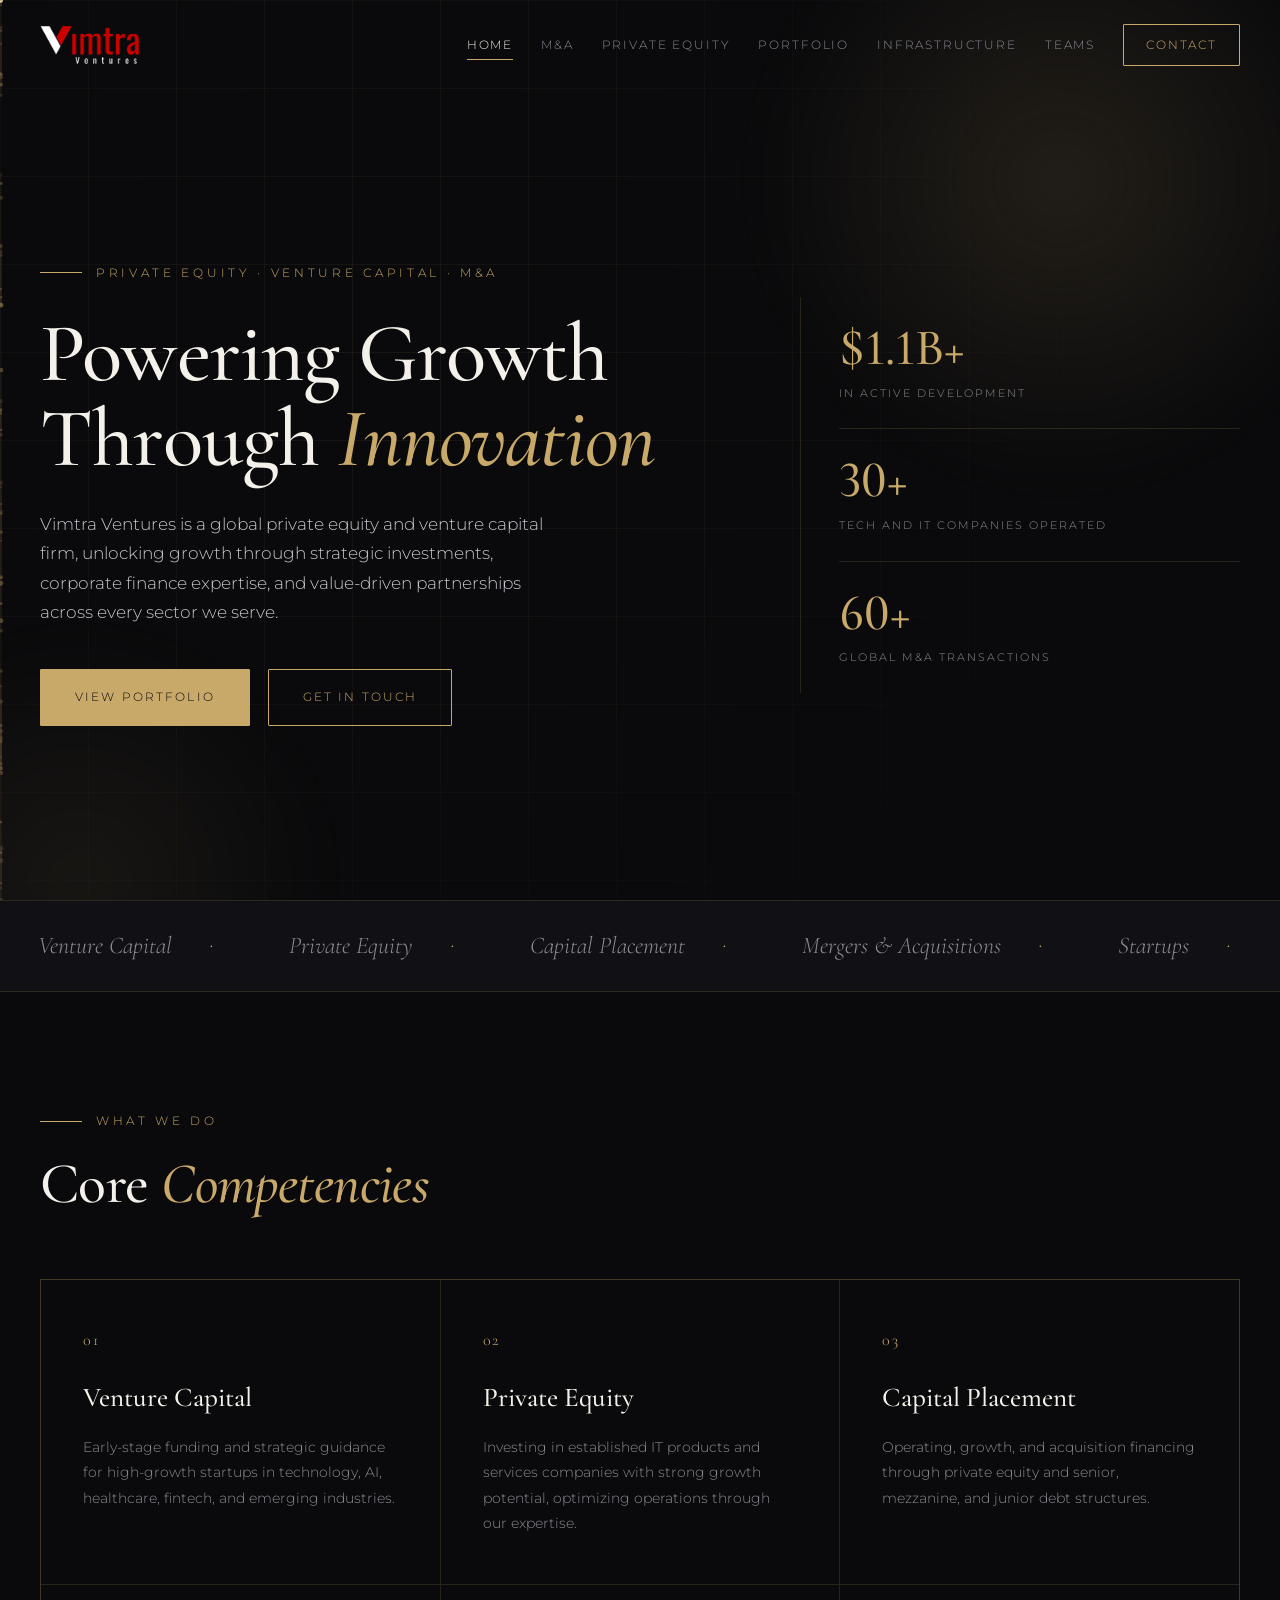
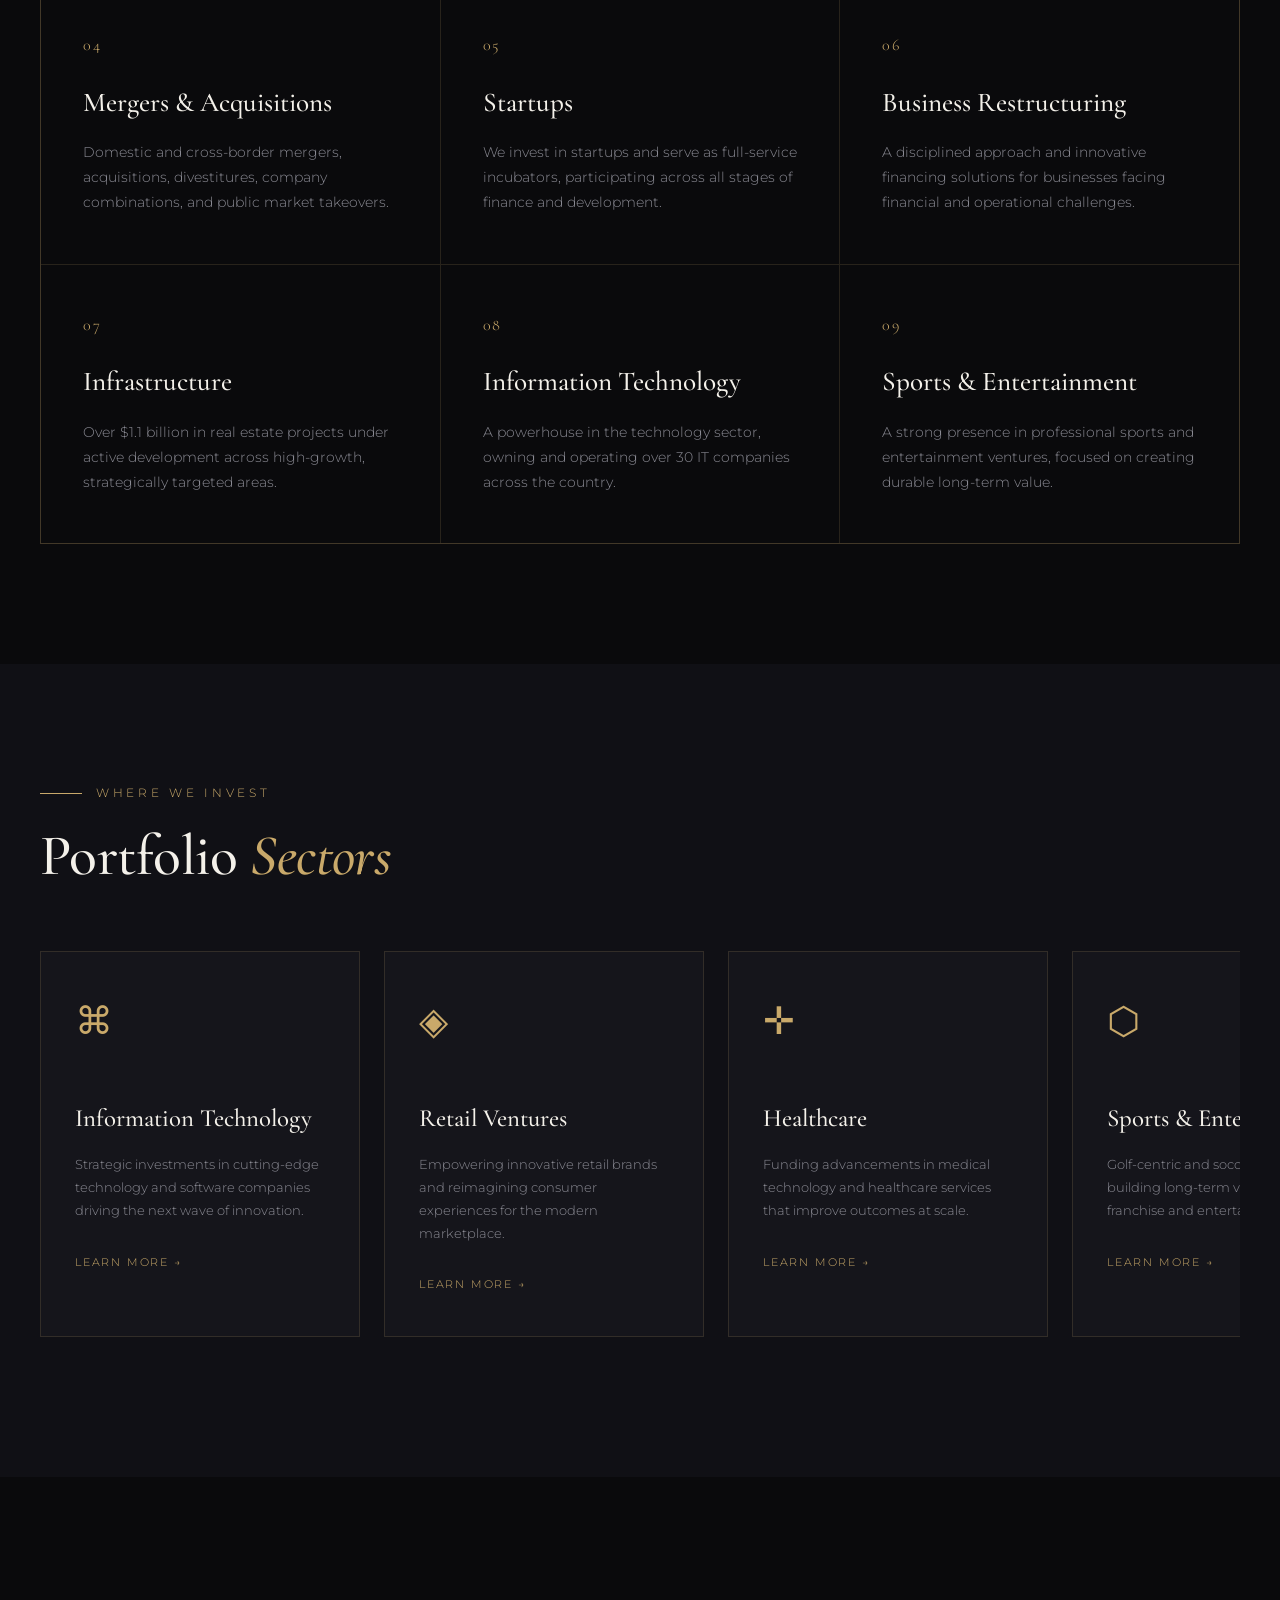
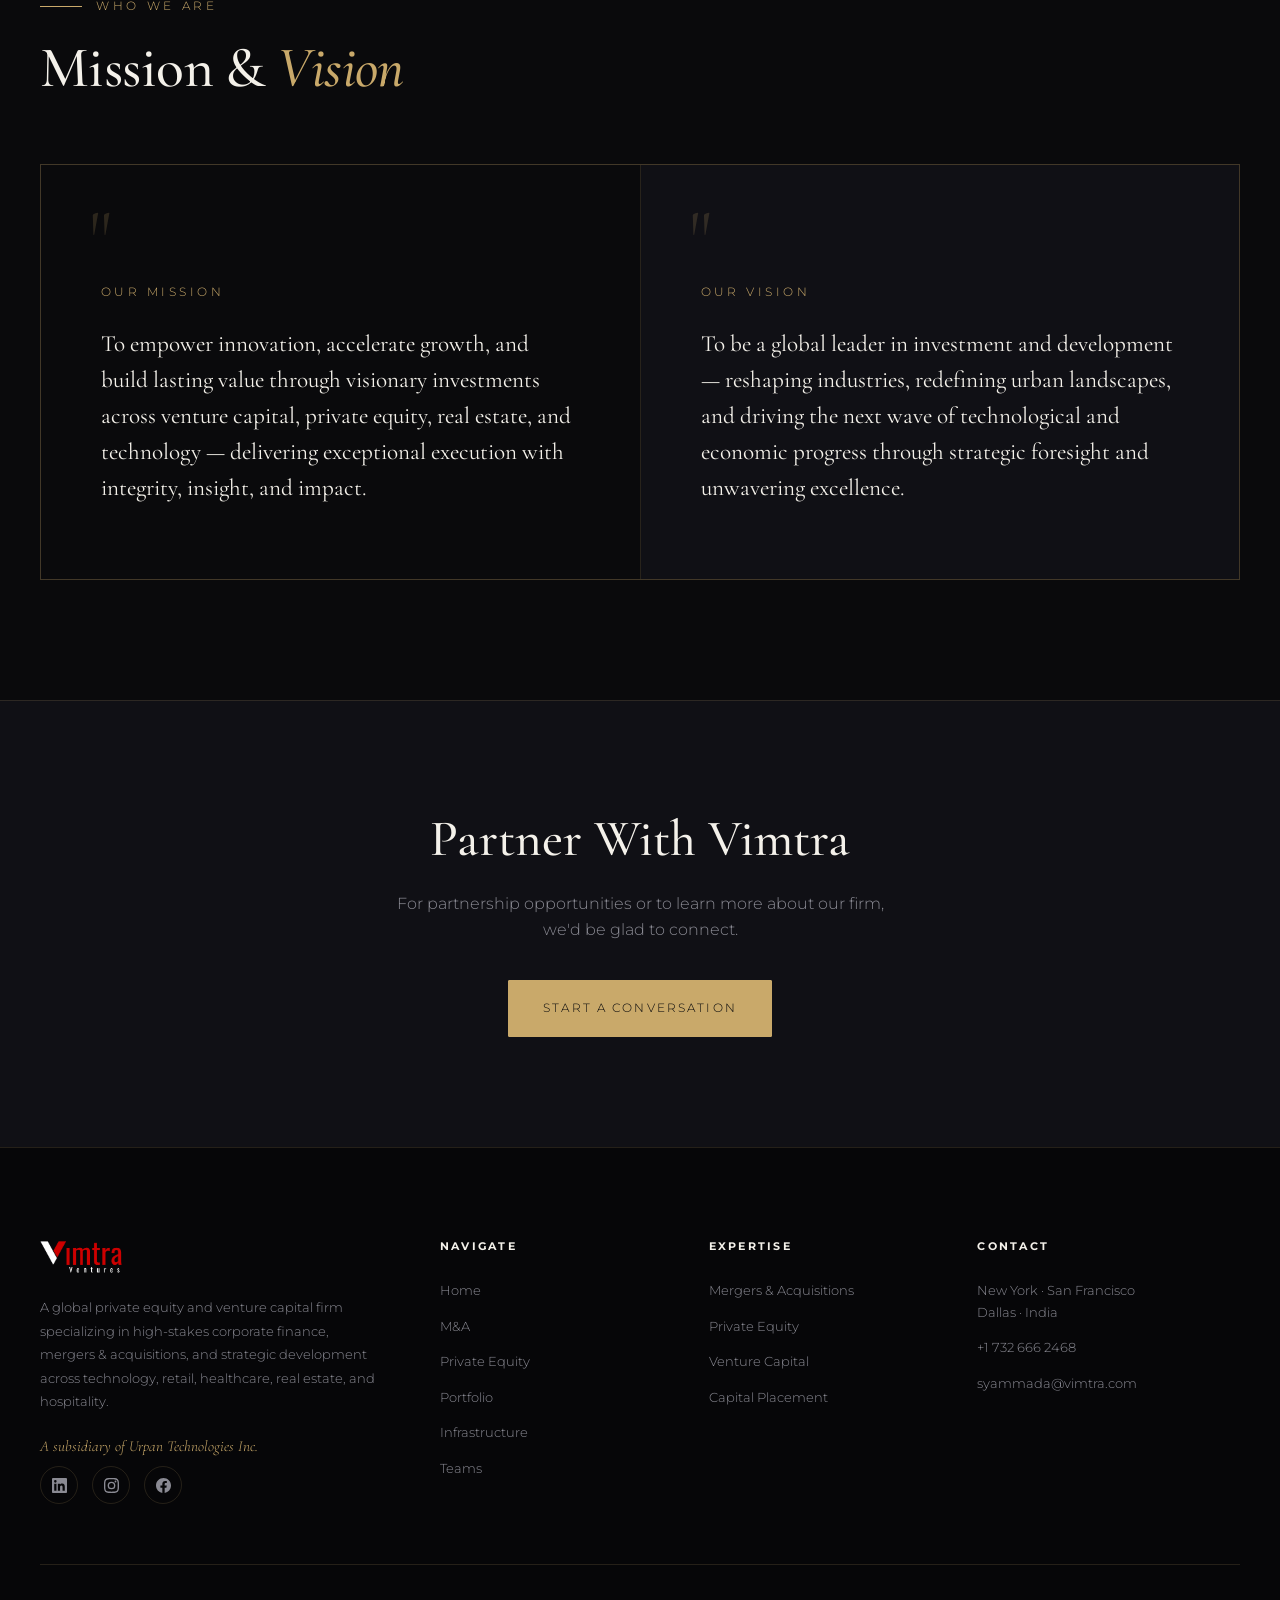
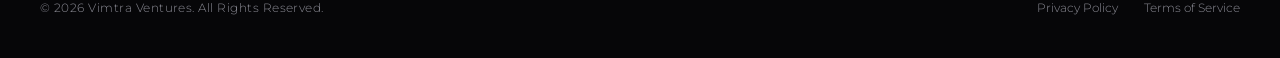
==== commit 8c0e0c2b: "Remove Active tag from sectors, fix stat font numeral style, update IT companies stat label" ====
--- a/index.html
+++ b/index.html
@@ -50,7 +50,7 @@
     </div>
     <div class="hero-stats">
       <div class="stat reveal" style="transition-delay:.35s"><div class="num">$1.1B+</div><div class="lbl">In Active Development</div></div>
-      <div class="stat reveal" style="transition-delay:.45s"><div class="num">30+</div><div class="lbl">IT Companies Operated</div></div>
+      <div class="stat reveal" style="transition-delay:.45s"><div class="num">30+</div><div class="lbl">Tech and IT Companies Operated</div></div>
       <div class="stat reveal" style="transition-delay:.55s"><div class="num">60+</div><div class="lbl">Global M&amp;A Transactions</div></div>
     </div>
   </div>
@@ -82,11 +82,11 @@
   <div class="wrap">
     <div class="sec-head reveal"><div class="eyebrow">Where We Invest</div><h2>Portfolio <em>Sectors</em></h2></div>
     <div class="sector-scroll">
-      <div class="sector-card reveal"><span class="tag">Active</span><div class="sector-icon" aria-hidden="true">⌘</div><h3>Information Technology</h3><p>Strategic investments in cutting-edge technology and software companies driving the next wave of innovation.</p><a class="more" href="portfolio.html">Learn More →</a></div>
-      <div class="sector-card reveal" style="transition-delay:.05s"><span class="tag">Active</span><div class="sector-icon" aria-hidden="true">◈</div><h3>Retail Ventures</h3><p>Empowering innovative retail brands and reimagining consumer experiences for the modern marketplace.</p><a class="more" href="portfolio.html">Learn More →</a></div>
-      <div class="sector-card reveal" style="transition-delay:.1s"><span class="tag">Active</span><div class="sector-icon" aria-hidden="true">✛</div><h3>Healthcare</h3><p>Funding advancements in medical technology and healthcare services that improve outcomes at scale.</p><a class="more" href="portfolio.html">Learn More →</a></div>
-      <div class="sector-card reveal" style="transition-delay:.15s"><span class="tag">Active</span><div class="sector-icon" aria-hidden="true">⬡</div><h3>Sports &amp; Entertainment</h3><p>Golf-centric and soccer properties, building long-term value across franchise and entertainment ventures.</p><a class="more" href="portfolio.html">Learn More →</a></div>
-      <div class="sector-card reveal" style="transition-delay:.2s"><span class="tag">Active</span><div class="sector-icon" aria-hidden="true">❖</div><h3>Hospitality</h3><p>Investing in distinctive hospitality experiences and real estate-backed destination properties.</p><a class="more" href="portfolio.html">Learn More →</a></div>
+      <div class="sector-card reveal"><div class="sector-icon" aria-hidden="true">⌘</div><h3>Information Technology</h3><p>Strategic investments in cutting-edge technology and software companies driving the next wave of innovation.</p><a class="more" href="portfolio.html">Learn More →</a></div>
+      <div class="sector-card reveal" style="transition-delay:.05s"><div class="sector-icon" aria-hidden="true">◈</div><h3>Retail Ventures</h3><p>Empowering innovative retail brands and reimagining consumer experiences for the modern marketplace.</p><a class="more" href="portfolio.html">Learn More →</a></div>
+      <div class="sector-card reveal" style="transition-delay:.1s"><div class="sector-icon" aria-hidden="true">✛</div><h3>Healthcare</h3><p>Funding advancements in medical technology and healthcare services that improve outcomes at scale.</p><a class="more" href="portfolio.html">Learn More →</a></div>
+      <div class="sector-card reveal" style="transition-delay:.15s"><div class="sector-icon" aria-hidden="true">⬡</div><h3>Sports &amp; Entertainment</h3><p>Golf-centric and soccer properties, building long-term value across franchise and entertainment ventures.</p><a class="more" href="portfolio.html">Learn More →</a></div>
+      <div class="sector-card reveal" style="transition-delay:.2s"><div class="sector-icon" aria-hidden="true">❖</div><h3>Hospitality</h3><p>Investing in distinctive hospitality experiences and real estate-backed destination properties.</p><a class="more" href="portfolio.html">Learn More →</a></div>
     </div>
   </div>
 </section>
--- a/styles.css
+++ b/styles.css
@@ -160,7 +160,7 @@
 .stat-band .wrap { display: flex; flex-wrap: wrap; gap: 0; justify-content: space-between; }
 .stat-band .stat { flex: 1; min-width: 200px; padding: 70px 30px; text-align: center; border-right: 1px solid var(--line); }
 .stat-band .stat:last-child { border-right: none; }
-.stat-band .num { font-family: var(--serif); font-size: clamp(3rem,5vw,4.2rem); color: var(--gold); line-height: 1; font-weight: 500; }
+.stat-band .num { font-family: var(--serif); font-size: clamp(3rem,5vw,4.2rem); color: var(--gold); line-height: 1; font-weight: 500; font-variant-numeric: lining-nums; }
 .stat-band .lbl { font-size: .72rem; letter-spacing: .18em; text-transform: uppercase; color: var(--muted); margin-top: 16px; }
 
 /* ---------- project list ---------- */
@@ -280,7 +280,7 @@
 .hero-stats { display: flex; flex-direction: column; border-left: 1px solid var(--line); padding-left: 38px; }
 .hero-stats .stat { padding: 26px 0; border-bottom: 1px solid var(--line); }
 .hero-stats .stat:last-child { border-bottom: none; }
-.hero-stats .num { font-family: var(--serif); font-size: 3.2rem; line-height: 1; color: var(--gold); font-weight: 500; }
+.hero-stats .num { font-family: var(--serif); font-size: 3.2rem; line-height: 1; color: var(--gold); font-weight: 500; font-variant-numeric: lining-nums; }
 .hero-stats .lbl { font-size: .7rem; letter-spacing: .18em; text-transform: uppercase; color: var(--muted); margin-top: 10px; }
 
 /* ---------- ticker ---------- */
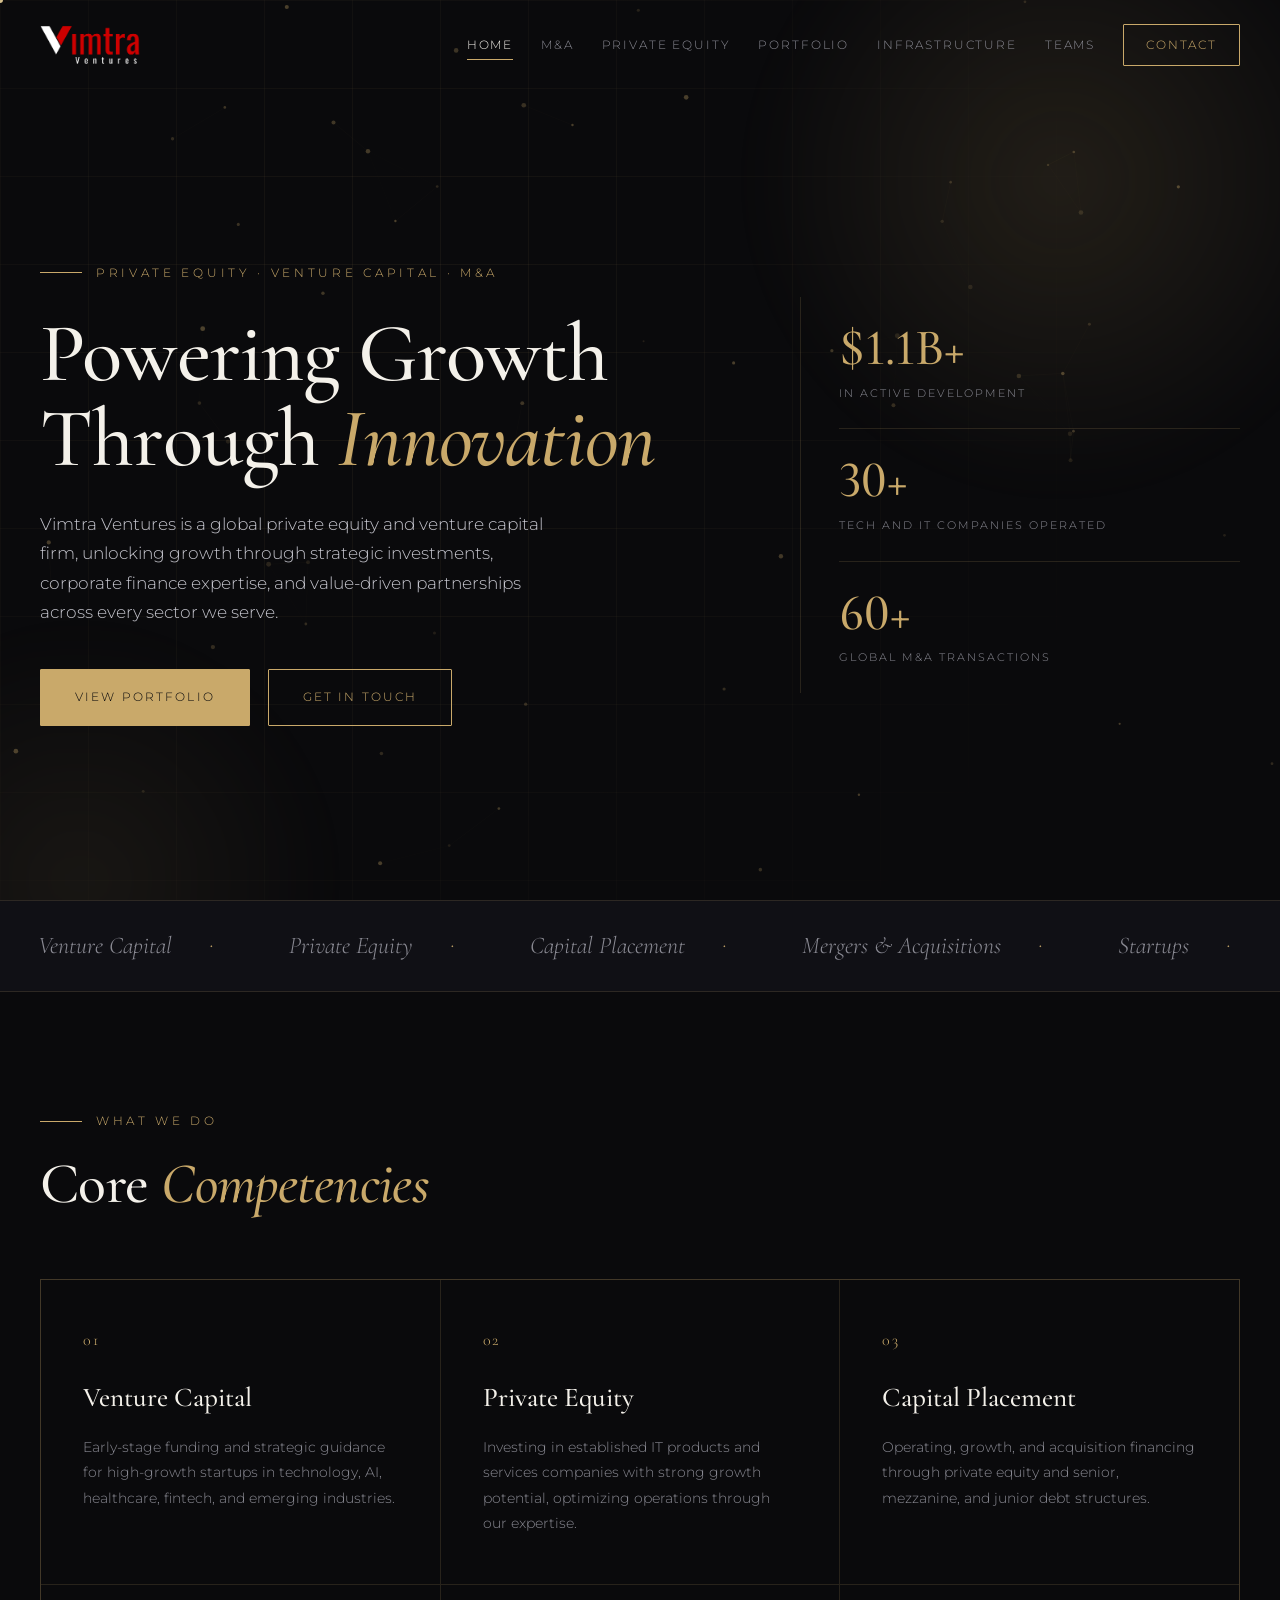
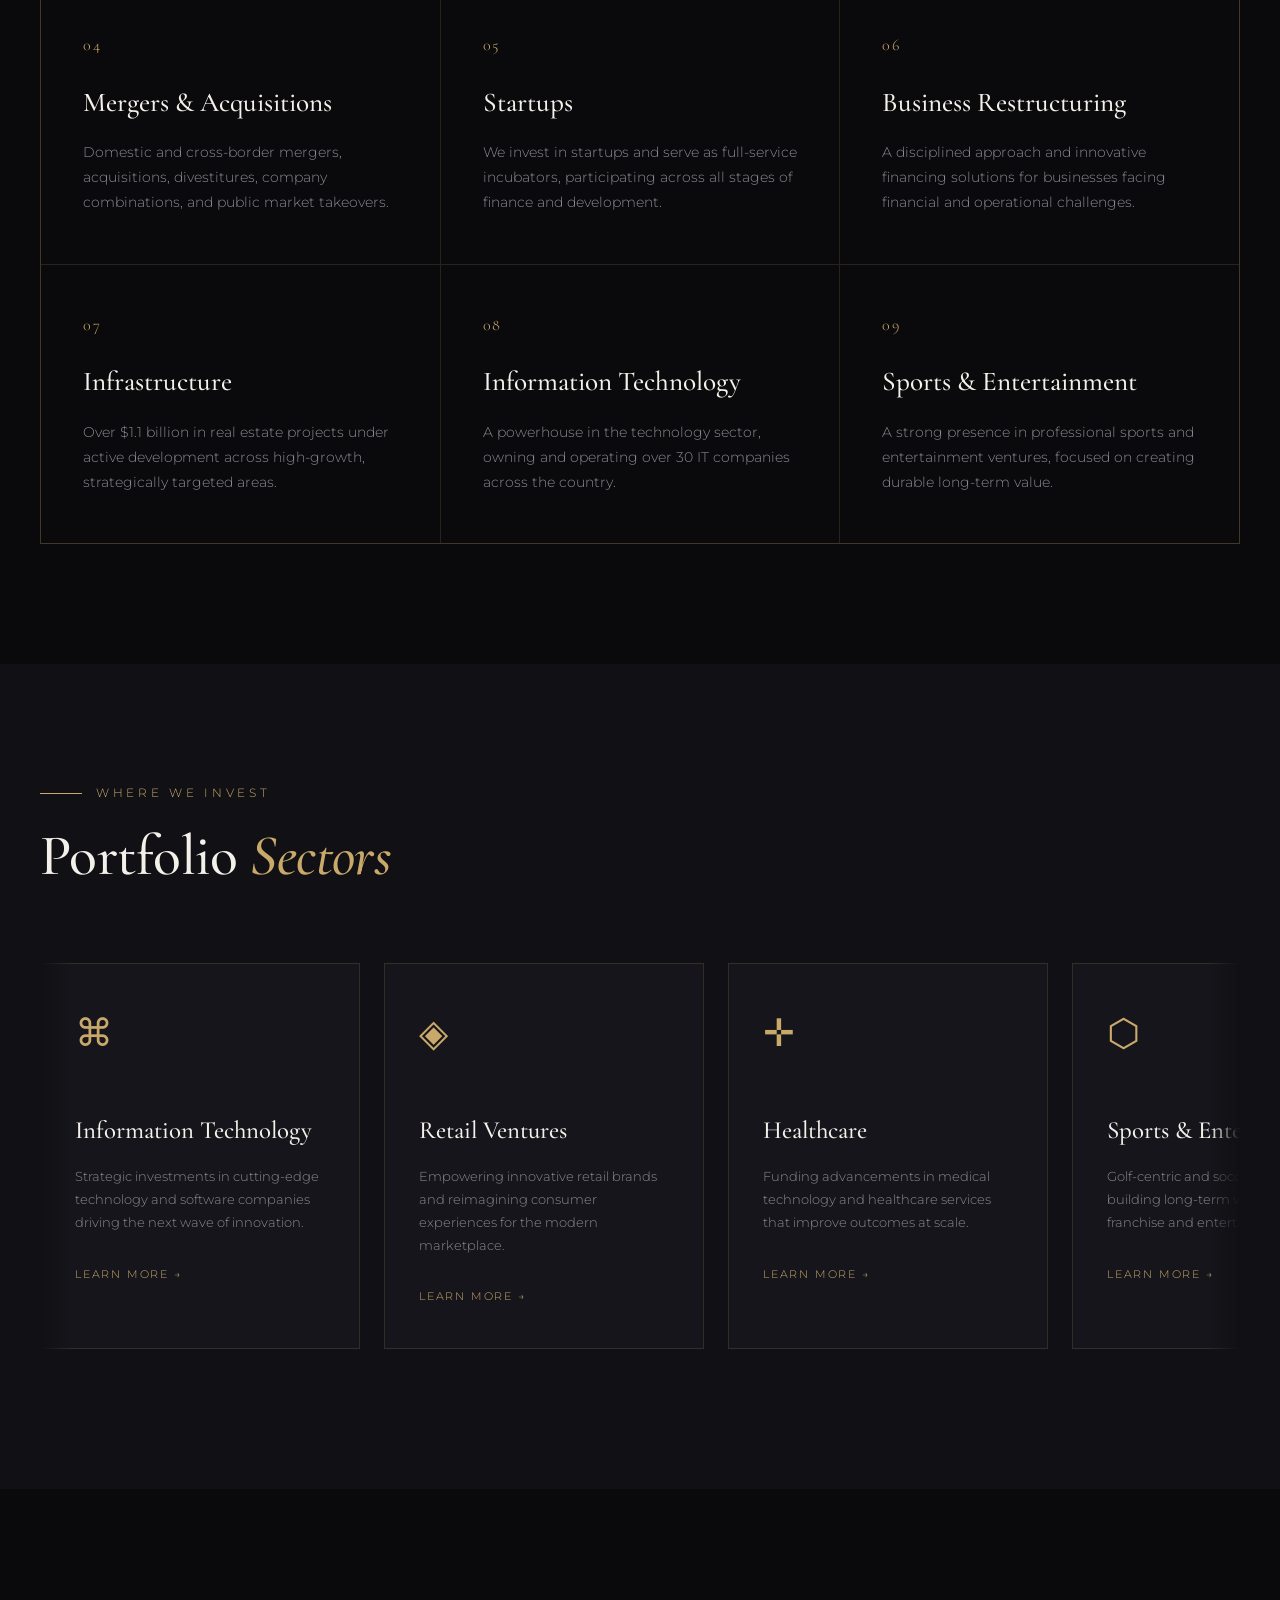
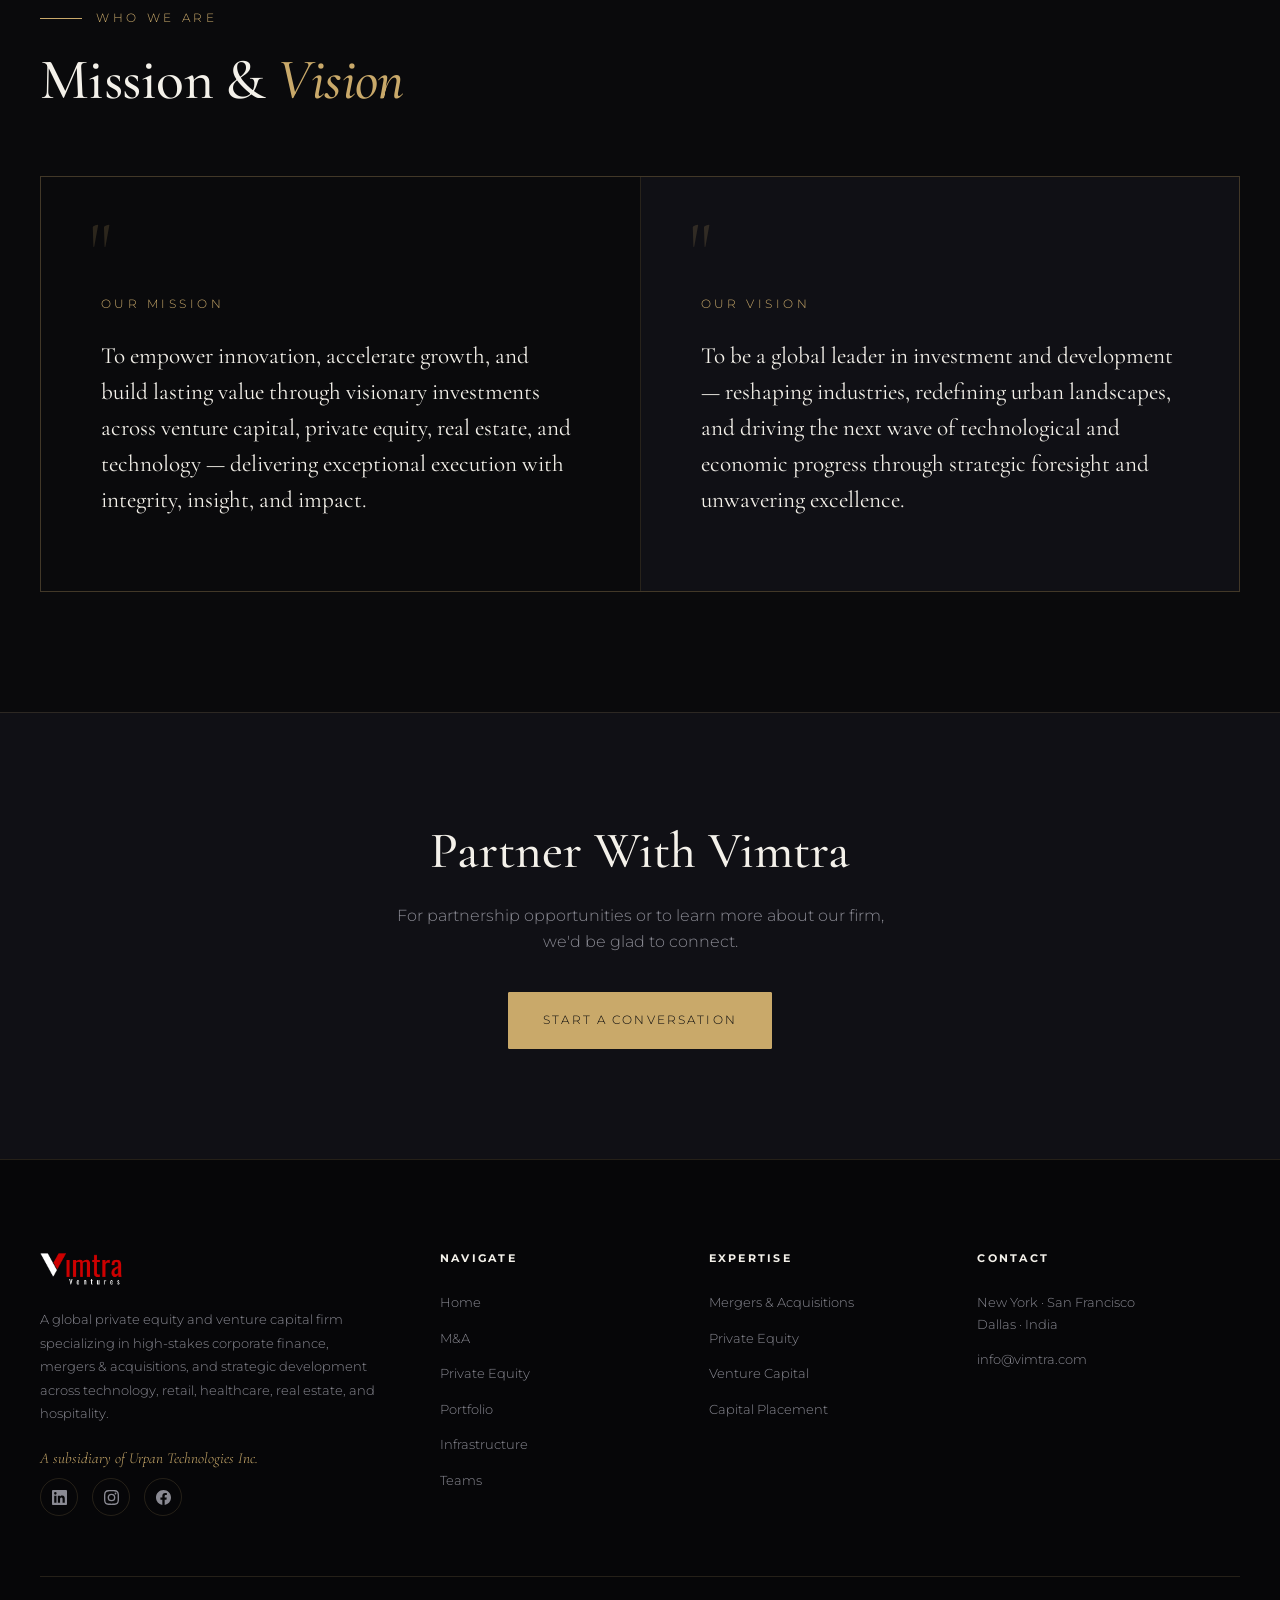
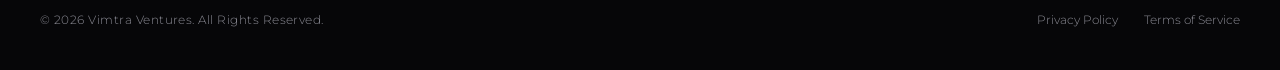
==== commit bf92bf14: "Update footer contact info (remove phone number, use info@vimtra.com) and add gradient mask to secto" ====
--- a/index.html
+++ b/index.html
@@ -125,7 +125,7 @@
     </div>
     <div class="foot-col"><h4>Navigate</h4><a href="index.html">Home</a><a href="mergers-acquisitions.html">M&amp;A</a><a href="private-equity.html">Private Equity</a><a href="portfolio.html">Portfolio</a><a href="infrastructure.html">Infrastructure</a><a href="teams.html">Teams</a></div>
     <div class="foot-col"><h4>Expertise</h4><a href="mergers-acquisitions.html">Mergers &amp; Acquisitions</a><a href="private-equity.html">Private Equity</a><a href="private-equity.html">Venture Capital</a><a href="private-equity.html">Capital Placement</a></div>
-    <div class="foot-col"><h4>Contact</h4><p class="fp">New York · San Francisco<br>Dallas · India</p><a href="tel:+17326662468">+1 732 666 2468</a><a href="mailto:syammada@vimtra.com">syammada@vimtra.com</a></div>
+    <div class="foot-col"><h4>Contact</h4><p class="fp">New York · San Francisco<br>Dallas · India</p><a href="mailto:info@vimtra.com">info@vimtra.com</a></div>
   </div>
   <div class="foot-bottom"><p>© 2026 Vimtra Ventures. All Rights Reserved.</p><div class="links"><a href="privacy-policy.html">Privacy Policy</a><a href="terms.html">Terms of Service</a></div></div>
 </div></footer>
--- a/styles.css
+++ b/styles.css
@@ -198,7 +198,7 @@
 .logo-cell:hover img { filter: none; }
 
 /* ---------- sector cards ---------- */
-.sector-scroll { display: flex; gap: 24px; overflow-x: auto; padding-bottom: 20px; scroll-snap-type: x mandatory; }
+.sector-scroll { display: flex; gap: 24px; overflow-x: auto; overflow-y: hidden; padding: 12px 0 20px; scroll-snap-type: x mandatory; -webkit-mask-image: linear-gradient(to right, transparent, #000 30px, #000 calc(100% - 30px), transparent); mask-image: linear-gradient(to right, transparent, #000 30px, #000 calc(100% - 30px), transparent); }
 .sector-scroll::-webkit-scrollbar { height: 3px; }
 .sector-scroll::-webkit-scrollbar-thumb { background: var(--gold); }
 .sector-scroll::-webkit-scrollbar-track { background: var(--line); }
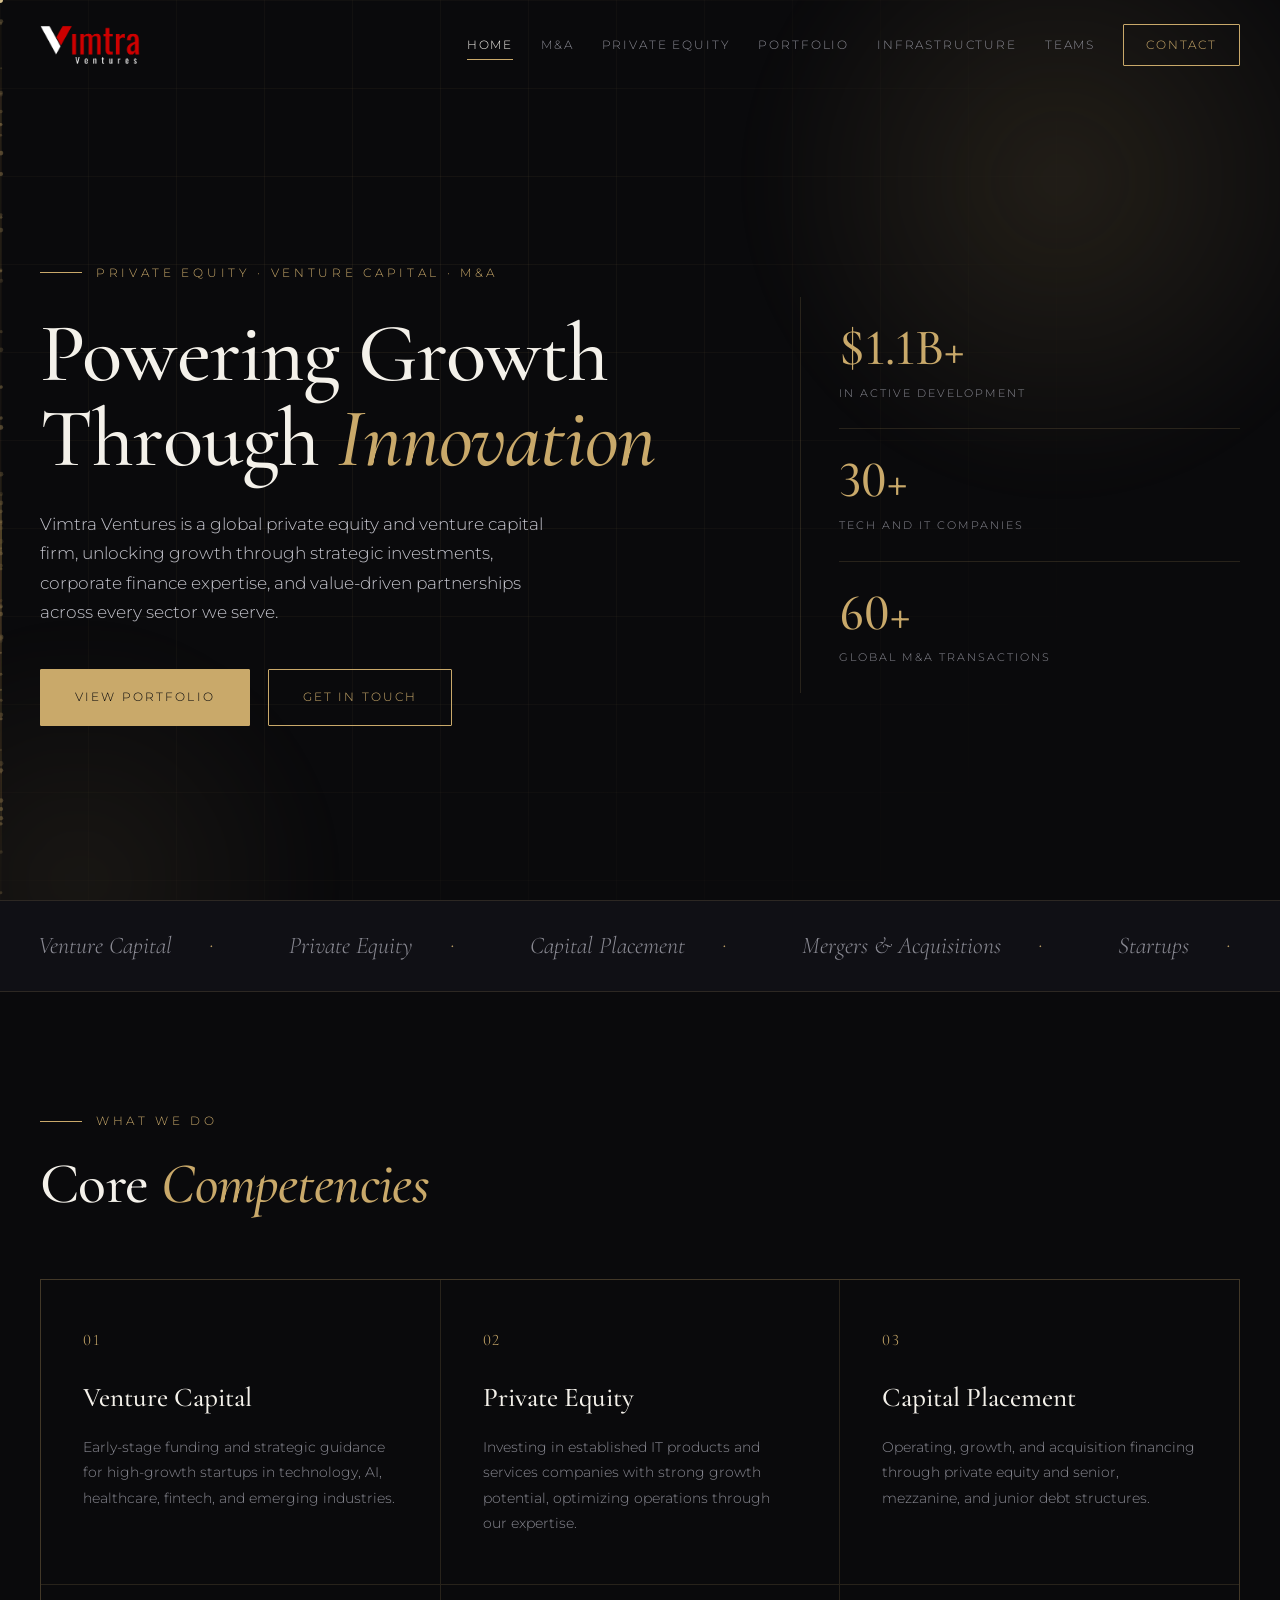
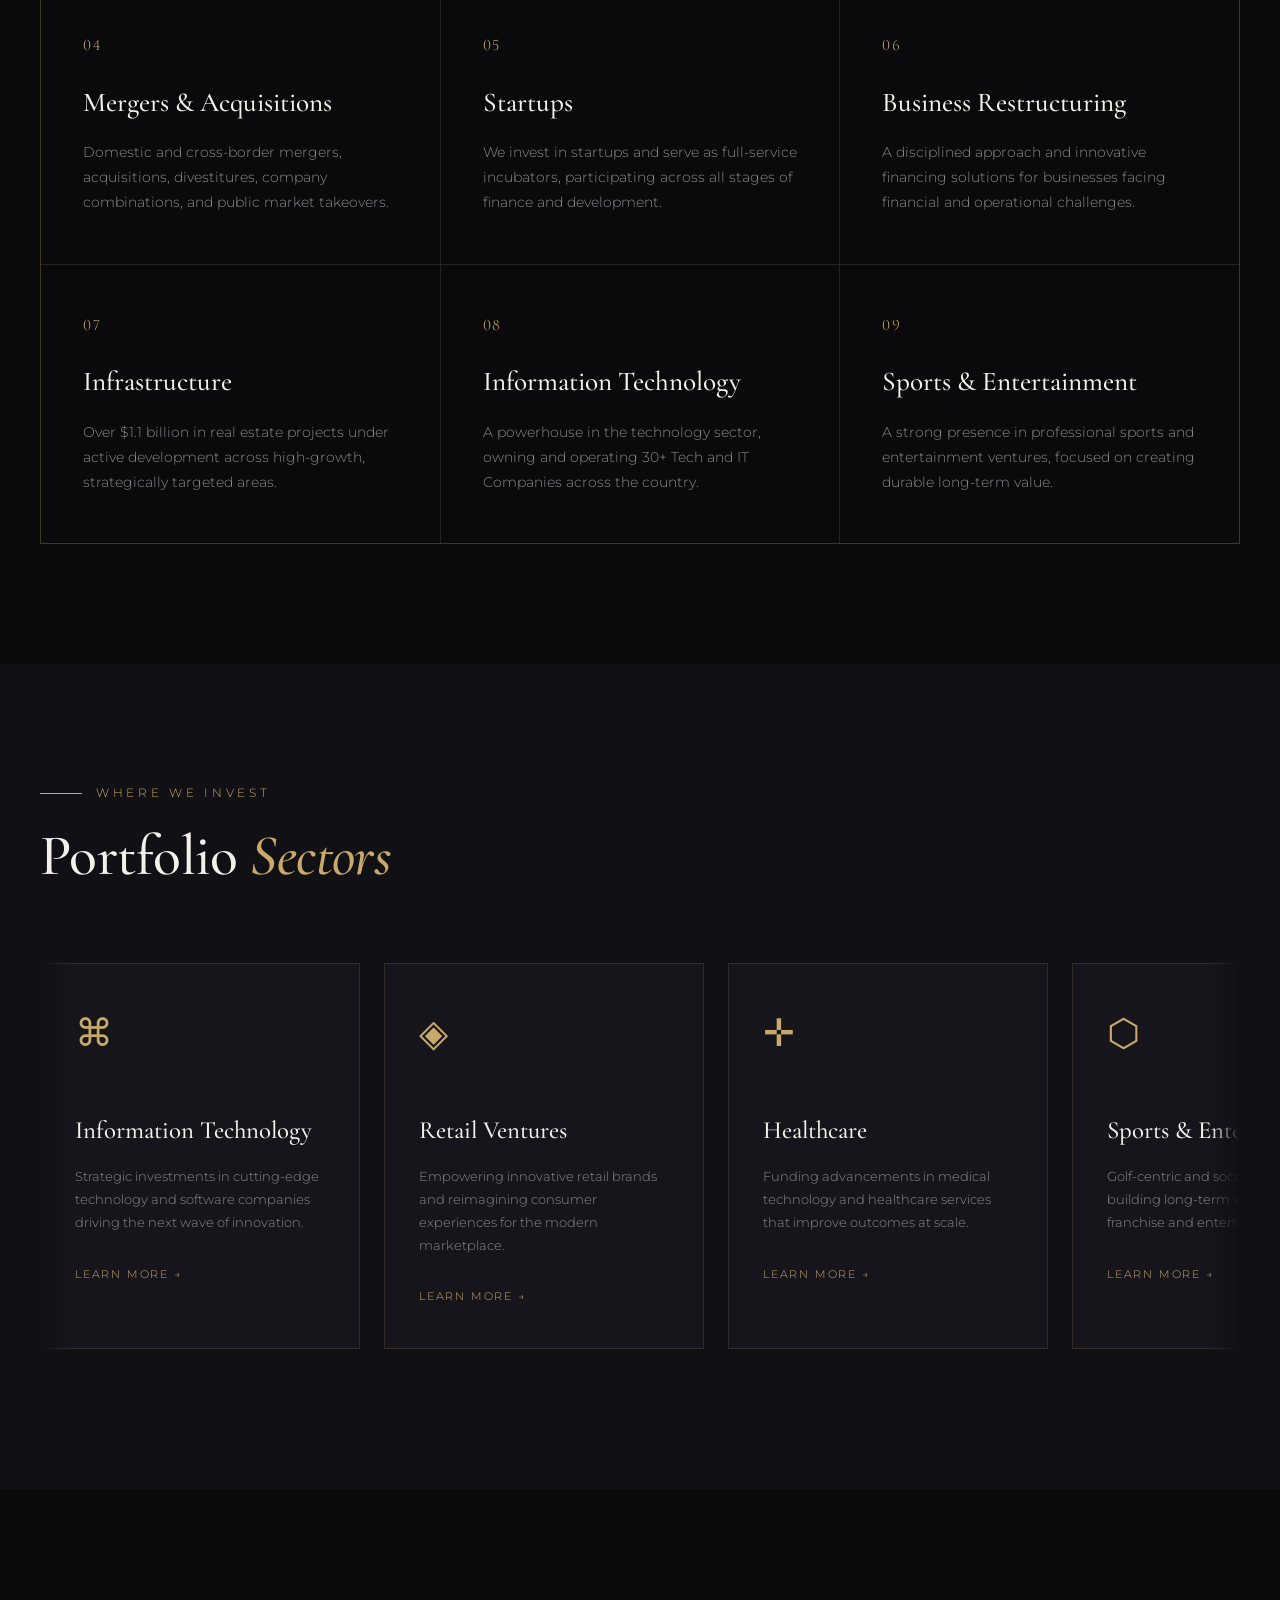
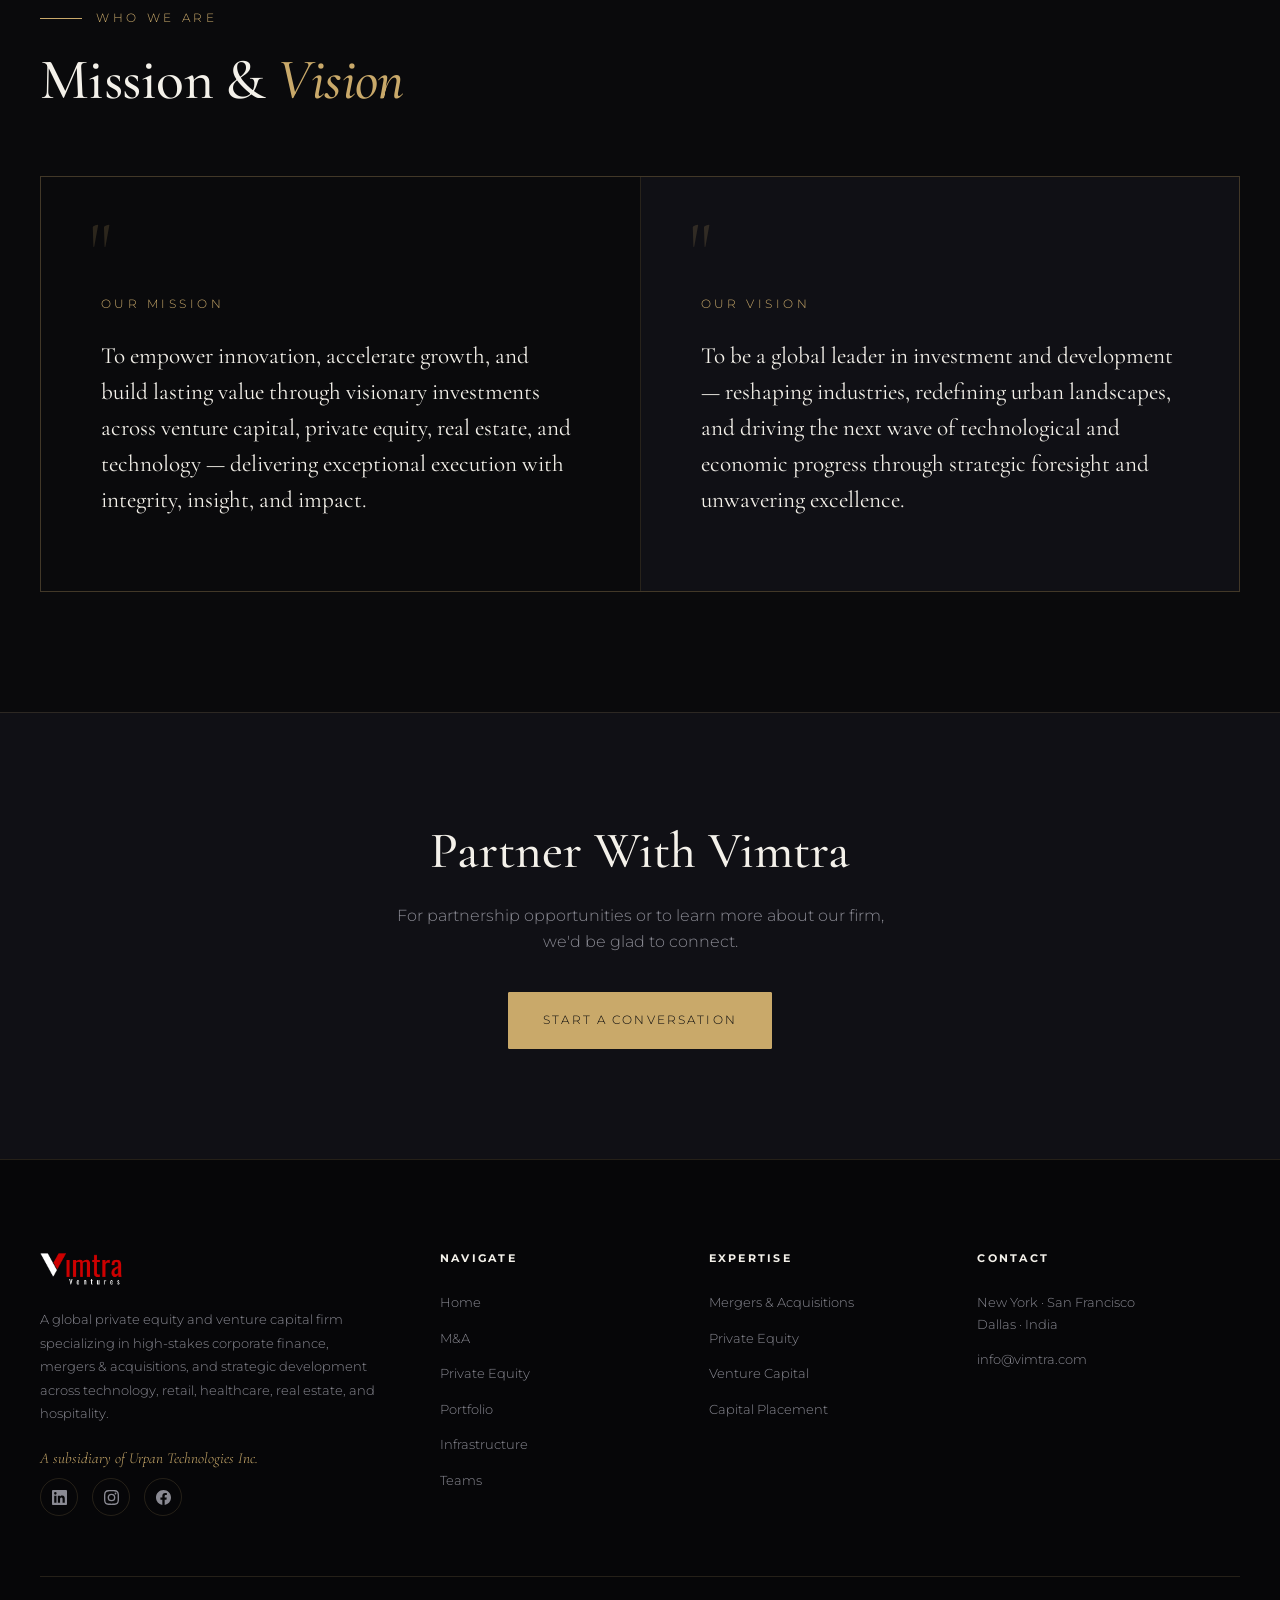
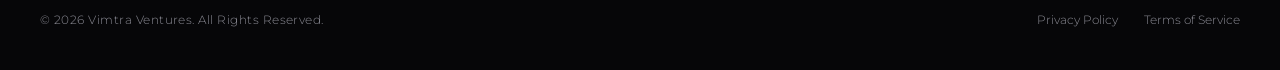
==== commit d5da6902: "Update number fonts to lining numerals and unify 30+ Tech and IT Companies wording" ====
--- a/index.html
+++ b/index.html
@@ -50,7 +50,7 @@
     </div>
     <div class="hero-stats">
       <div class="stat reveal" style="transition-delay:.35s"><div class="num">$1.1B+</div><div class="lbl">In Active Development</div></div>
-      <div class="stat reveal" style="transition-delay:.45s"><div class="num">30+</div><div class="lbl">Tech and IT Companies Operated</div></div>
+      <div class="stat reveal" style="transition-delay:.45s"><div class="num">30+</div><div class="lbl">Tech and IT Companies</div></div>
       <div class="stat reveal" style="transition-delay:.55s"><div class="num">60+</div><div class="lbl">Global M&amp;A Transactions</div></div>
     </div>
   </div>
@@ -72,7 +72,7 @@
       <div class="feature-card reveal" style="transition-delay:.05s"><div class="idx">05</div><span class="arrow" aria-hidden="true">↗</span><h3>Startups</h3><p>We invest in startups and serve as full-service incubators, participating across all stages of finance and development.</p></div>
       <div class="feature-card reveal" style="transition-delay:.1s"><div class="idx">06</div><span class="arrow" aria-hidden="true">↗</span><h3>Business Restructuring</h3><p>A disciplined approach and innovative financing solutions for businesses facing financial and operational challenges.</p></div>
       <div class="feature-card reveal"><div class="idx">07</div><span class="arrow" aria-hidden="true">↗</span><h3>Infrastructure</h3><p>Over $1.1 billion in real estate projects under active development across high-growth, strategically targeted areas.</p></div>
-      <div class="feature-card reveal" style="transition-delay:.05s"><div class="idx">08</div><span class="arrow" aria-hidden="true">↗</span><h3>Information Technology</h3><p>A powerhouse in the technology sector, owning and operating over 30 IT companies across the country.</p></div>
+      <div class="feature-card reveal" style="transition-delay:.05s"><div class="idx">08</div><span class="arrow" aria-hidden="true">↗</span><h3>Information Technology</h3><p>A powerhouse in the technology sector, owning and operating 30+ Tech and IT Companies across the country.</p></div>
       <div class="feature-card reveal" style="transition-delay:.1s"><div class="idx">09</div><span class="arrow" aria-hidden="true">↗</span><h3>Sports &amp; Entertainment</h3><p>A strong presence in professional sports and entertainment ventures, focused on creating durable long-term value.</p></div>
     </div>
   </div>
--- a/styles.css
+++ b/styles.css
@@ -9,23 +9,61 @@
   --panel: #15151b;
   --gold: #c9a96a;
   --gold-bright: #e4cd9a;
-  --gold-dim: rgba(201,169,106,.18);
+  --gold-dim: rgba(201, 169, 106, .18);
   --ivory: #f4f1ea;
   --muted: #8a8a93;
-  --line: rgba(201,169,106,.16);
+  --line: rgba(201, 169, 106, .16);
   --serif: 'Cormorant Garamond', Georgia, serif;
   --sans: 'Montserrat', sans-serif;
 }
 
 /* ---------- base ---------- */
-* { margin: 0; padding: 0; box-sizing: border-box; }
-html { scroll-behavior: smooth; }
-body { background: var(--obsidian); color: var(--ivory); font-family: var(--sans); font-weight: 300; line-height: 1.6; overflow-x: hidden; cursor: none; }
-::selection { background: var(--gold); color: var(--obsidian); }
-a { color: inherit; text-decoration: none; }
-img { max-width: 100%; display: block; }
-.wrap { max-width: 1280px; margin: 0 auto; padding: 0 40px; }
-em { font-style: italic; color: var(--gold); }
+* {
+  margin: 0;
+  padding: 0;
+  box-sizing: border-box;
+}
+
+html {
+  scroll-behavior: smooth;
+}
+
+body {
+  background: var(--obsidian);
+  color: var(--ivory);
+  font-family: var(--sans);
+  font-weight: 300;
+  line-height: 1.6;
+  overflow-x: hidden;
+  cursor: none;
+  font-variant-numeric: lining-nums;
+}
+
+::selection {
+  background: var(--gold);
+  color: var(--obsidian);
+}
+
+a {
+  color: inherit;
+  text-decoration: none;
+}
+
+img {
+  max-width: 100%;
+  display: block;
+}
+
+.wrap {
+  max-width: 1280px;
+  margin: 0 auto;
+  padding: 0 40px;
+}
+
+em {
+  font-style: italic;
+  color: var(--gold);
+}
 
 /* ---------- accessibility ---------- */
 .skip-link {
@@ -43,7 +81,10 @@
   font-weight: 500;
   transition: top .2s;
 }
-.skip-link:focus { top: 0; }
+
+.skip-link:focus {
+  top: 0;
+}
 
 a:focus-visible,
 button:focus-visible,
@@ -55,286 +96,1526 @@
 }
 
 /* ---------- custom cursor ---------- */
-.cursor-dot, .cursor-ring {
+.cursor-dot,
+.cursor-ring {
   position: fixed;
-  top: 0; left: 0;
+  top: 0;
+  left: 0;
   border-radius: 50%;
   pointer-events: none;
   z-index: 9999;
   mix-blend-mode: difference;
 }
-.cursor-dot { width: 6px; height: 6px; background: var(--gold-bright); transform: translate(-50%,-50%); }
-.cursor-ring { width: 34px; height: 34px; border: 1px solid var(--gold); transform: translate(-50%,-50%); transition: width .25s, height .25s, background .25s; }
-.cursor-ring.hover { width: 54px; height: 54px; background: var(--gold-dim); }
-@media (hover: none), (max-width: 820px) {
-  body { cursor: auto; }
-  .cursor-dot, .cursor-ring { display: none; }
+
+.cursor-dot {
+  width: 6px;
+  height: 6px;
+  background: var(--gold-bright);
+  transform: translate(-50%, -50%);
+}
+
+.cursor-ring {
+  width: 34px;
+  height: 34px;
+  border: 1px solid var(--gold);
+  transform: translate(-50%, -50%);
+  transition: width .25s, height .25s, background .25s;
+}
+
+.cursor-ring.hover {
+  width: 54px;
+  height: 54px;
+  background: var(--gold-dim);
+}
+
+@media (hover: none),
+(max-width: 820px) {
+  body {
+    cursor: auto;
+  }
+
+  .cursor-dot,
+  .cursor-ring {
+    display: none;
+  }
 }
 
 /* ---------- nav ---------- */
 nav {
   position: fixed;
-  top: 0; left: 0;
+  top: 0;
+  left: 0;
   width: 100%;
   z-index: 500;
   padding: 22px 0;
   transition: background .4s, padding .4s, border-color .4s;
   border-bottom: 1px solid transparent;
 }
-nav.scrolled { background: rgba(10,10,12,.82); backdrop-filter: blur(14px); padding: 14px 0; border-color: var(--line); }
-nav .wrap { display: flex; align-items: center; justify-content: space-between; }
-.brand { display: block; }
-.brand img { height: 46px; width: auto; display: block; transition: transform .3s; }
-.brand:hover img { transform: scale(1.02); }
-
-.menu { display: flex; gap: 28px; align-items: center; }
-.menu a { font-size: .72rem; letter-spacing: .16em; text-transform: uppercase; color: var(--muted); transition: color .3s; position: relative; }
-.menu a::after { content: ''; position: absolute; left: 0; bottom: -6px; width: 0; height: 1px; background: var(--gold); transition: width .3s; }
-.menu a:hover, .menu a.active { color: var(--ivory); }
-.menu a.active::after, .menu a:hover::after { width: 100%; }
-
-.nav-cta { border: 1px solid var(--gold); color: var(--gold) !important; padding: 11px 22px; border-radius: 1px; transition: all .35s; }
-.nav-cta:hover, .nav-cta.active { background: var(--gold); color: var(--obsidian) !important; }
-.nav-cta::after { display: none !important; }
+
+nav.scrolled {
+  background: rgba(10, 10, 12, .82);
+  backdrop-filter: blur(14px);
+  padding: 14px 0;
+  border-color: var(--line);
+}
+
+nav .wrap {
+  display: flex;
+  align-items: center;
+  justify-content: space-between;
+}
+
+.brand {
+  display: block;
+}
+
+.brand img {
+  height: 46px;
+  width: auto;
+  display: block;
+  transition: transform .3s;
+}
+
+.brand:hover img {
+  transform: scale(1.02);
+}
+
+.menu {
+  display: flex;
+  gap: 28px;
+  align-items: center;
+}
+
+.menu a {
+  font-size: .72rem;
+  letter-spacing: .16em;
+  text-transform: uppercase;
+  color: var(--muted);
+  transition: color .3s;
+  position: relative;
+}
+
+.menu a::after {
+  content: '';
+  position: absolute;
+  left: 0;
+  bottom: -6px;
+  width: 0;
+  height: 1px;
+  background: var(--gold);
+  transition: width .3s;
+}
+
+.menu a:hover,
+.menu a.active {
+  color: var(--ivory);
+}
+
+.menu a.active::after,
+.menu a:hover::after {
+  width: 100%;
+}
+
+.nav-cta {
+  border: 1px solid var(--gold);
+  color: var(--gold) !important;
+  padding: 11px 22px;
+  border-radius: 1px;
+  transition: all .35s;
+}
+
+.nav-cta:hover,
+.nav-cta.active {
+  background: var(--gold);
+  color: var(--obsidian) !important;
+}
+
+.nav-cta::after {
+  display: none !important;
+}
 
 /* burger — animates to ✕ when open */
-.burger { display: none; flex-direction: column; gap: 5px; cursor: pointer; background: none; border: none; padding: 4px; }
-.burger span { width: 24px; height: 1.5px; background: var(--ivory); transition: transform .3s, opacity .3s; display: block; }
-.burger.open span:nth-child(1) { transform: translateY(6.5px) rotate(45deg); }
-.burger.open span:nth-child(2) { opacity: 0; transform: scaleX(0); }
-.burger.open span:nth-child(3) { transform: translateY(-6.5px) rotate(-45deg); }
+.burger {
+  display: none;
+  flex-direction: column;
+  gap: 5px;
+  cursor: pointer;
+  background: none;
+  border: none;
+  padding: 4px;
+}
+
+.burger span {
+  width: 24px;
+  height: 1.5px;
+  background: var(--ivory);
+  transition: transform .3s, opacity .3s;
+  display: block;
+}
+
+.burger.open span:nth-child(1) {
+  transform: translateY(6.5px) rotate(45deg);
+}
+
+.burger.open span:nth-child(2) {
+  opacity: 0;
+  transform: scaleX(0);
+}
+
+.burger.open span:nth-child(3) {
+  transform: translateY(-6.5px) rotate(-45deg);
+}
 
 /* ---------- buttons ---------- */
-.btn { display: inline-block; font-size: .74rem; letter-spacing: .18em; text-transform: uppercase; padding: 18px 34px; border-radius: 1px; transition: all .35s; border: 1px solid var(--gold); cursor: pointer; font-family: var(--sans); }
-.btn-solid { background: var(--gold); color: var(--obsidian); }
-.btn-solid:hover { background: var(--gold-bright); transform: translateY(-2px); }
-.btn-ghost { color: var(--gold); background: transparent; }
-.btn-ghost:hover { background: var(--gold-dim); }
+.btn {
+  display: inline-block;
+  font-size: .74rem;
+  letter-spacing: .18em;
+  text-transform: uppercase;
+  padding: 18px 34px;
+  border-radius: 1px;
+  transition: all .35s;
+  border: 1px solid var(--gold);
+  cursor: pointer;
+  font-family: var(--sans);
+}
+
+.btn-solid {
+  background: var(--gold);
+  color: var(--obsidian);
+}
+
+.btn-solid:hover {
+  background: var(--gold-bright);
+  transform: translateY(-2px);
+}
+
+.btn-ghost {
+  color: var(--gold);
+  background: transparent;
+}
+
+.btn-ghost:hover {
+  background: var(--gold-dim);
+}
 
 /* ---------- shared headings ---------- */
-.eyebrow { font-size: .72rem; letter-spacing: .32em; text-transform: uppercase; color: var(--gold); display: flex; align-items: center; gap: 14px; }
-.eyebrow::before { content: ''; width: 42px; height: 1px; background: var(--gold); flex-shrink: 0; }
-.eyebrow.center { justify-content: center; }
-.sec-head { margin-bottom: 64px; max-width: 720px; }
-.sec-head .eyebrow { margin-bottom: 22px; }
-.sec-head h2 { font-family: var(--serif); font-weight: 500; font-size: clamp(2.4rem,4.5vw,3.6rem); line-height: 1.08; letter-spacing: -.01em; }
-section { padding: 120px 0; position: relative; }
+.eyebrow {
+  font-size: .72rem;
+  letter-spacing: .32em;
+  text-transform: uppercase;
+  color: var(--gold);
+  display: flex;
+  align-items: center;
+  gap: 14px;
+}
+
+.eyebrow::before {
+  content: '';
+  width: 42px;
+  height: 1px;
+  background: var(--gold);
+  flex-shrink: 0;
+}
+
+.eyebrow.center {
+  justify-content: center;
+}
+
+.sec-head {
+  margin-bottom: 64px;
+  max-width: 720px;
+}
+
+.sec-head .eyebrow {
+  margin-bottom: 22px;
+}
+
+.sec-head h2 {
+  font-family: var(--serif);
+  font-weight: 500;
+  font-size: clamp(2.4rem, 4.5vw, 3.6rem);
+  line-height: 1.08;
+  letter-spacing: -.01em;
+}
+
+section {
+  padding: 120px 0;
+  position: relative;
+}
 
 /* ---------- reveal ---------- */
-.reveal { opacity: 0; transform: translateY(26px); transition: opacity .9s cubic-bezier(.2,.7,.2,1), transform .9s cubic-bezier(.2,.7,.2,1); }
-.reveal.in { opacity: 1; transform: none; }
+.reveal {
+  opacity: 0;
+  transform: translateY(26px);
+  transition: opacity .9s cubic-bezier(.2, .7, .2, 1), transform .9s cubic-bezier(.2, .7, .2, 1);
+}
+
+.reveal.in {
+  opacity: 1;
+  transform: none;
+}
 
 /* ---------- page hero (inner pages) ---------- */
-.page-hero { position: relative; padding: 200px 0 110px; overflow: hidden; border-bottom: 1px solid var(--line); }
-.page-hero .hero-grid { position: absolute; inset: 0; background-image: linear-gradient(var(--line) 1px,transparent 1px),linear-gradient(90deg,var(--line) 1px,transparent 1px); background-size: 88px 88px; opacity: .5; mask-image: radial-gradient(circle at 25% 30%,#000,transparent 72%); }
-.page-hero .glow { position: absolute; width: 600px; height: 600px; border-radius: 50%; background: radial-gradient(circle,rgba(201,169,106,.12),transparent 65%); top: -180px; right: -120px; filter: blur(20px); }
-.page-hero .wrap { position: relative; z-index: 2; }
-.page-hero .eyebrow { margin-bottom: 28px; }
-.page-hero h1 { font-family: var(--serif); font-weight: 500; font-size: clamp(2.8rem,6vw,5rem); line-height: 1.04; letter-spacing: -.01em; max-width: 14ch; }
-.page-hero p.intro { font-size: 1.05rem; color: #c5c5cd; max-width: 640px; margin-top: 30px; line-height: 1.8; }
-.crumbs { font-size: .7rem; letter-spacing: .16em; text-transform: uppercase; color: var(--muted); margin-bottom: 30px; }
-.crumbs a:hover { color: var(--gold); }
-.crumbs span { color: var(--gold); }
+.page-hero {
+  position: relative;
+  padding: 200px 0 110px;
+  overflow: hidden;
+  border-bottom: 1px solid var(--line);
+}
+
+.page-hero .hero-grid {
+  position: absolute;
+  inset: 0;
+  background-image: linear-gradient(var(--line) 1px, transparent 1px), linear-gradient(90deg, var(--line) 1px, transparent 1px);
+  background-size: 88px 88px;
+  opacity: .5;
+  mask-image: radial-gradient(circle at 25% 30%, #000, transparent 72%);
+}
+
+.page-hero .glow {
+  position: absolute;
+  width: 600px;
+  height: 600px;
+  border-radius: 50%;
+  background: radial-gradient(circle, rgba(201, 169, 106, .12), transparent 65%);
+  top: -180px;
+  right: -120px;
+  filter: blur(20px);
+}
+
+.page-hero .wrap {
+  position: relative;
+  z-index: 2;
+}
+
+.page-hero .eyebrow {
+  margin-bottom: 28px;
+}
+
+.page-hero h1 {
+  font-family: var(--serif);
+  font-weight: 500;
+  font-size: clamp(2.8rem, 6vw, 5rem);
+  line-height: 1.04;
+  letter-spacing: -.01em;
+  max-width: 14ch;
+}
+
+.page-hero p.intro {
+  font-size: 1.05rem;
+  color: #c5c5cd;
+  max-width: 640px;
+  margin-top: 30px;
+  line-height: 1.8;
+}
+
+.crumbs {
+  font-size: .7rem;
+  letter-spacing: .16em;
+  text-transform: uppercase;
+  color: var(--muted);
+  margin-bottom: 30px;
+}
+
+.crumbs a:hover {
+  color: var(--gold);
+}
+
+.crumbs span {
+  color: var(--gold);
+}
 
 /* ---------- prose ---------- */
-.lead { font-family: var(--serif); font-size: clamp(1.4rem,2.6vw,1.9rem); line-height: 1.5; color: var(--ivory); font-weight: 400; max-width: 60ch; }
+.lead {
+  font-size: clamp(0.6rem, 1.2vw, 1.9rem);
+  line-height: 1.5;
+  color: var(--ivory);
+  font-weight: 400;
+  max-width: 60ch;
+}
 
 /* ---------- feature grid ---------- */
-.feature-grid { display: grid; grid-template-columns: repeat(2,1fr); gap: 1px; background: var(--line); border: 1px solid var(--line); }
-.feature-card { background: var(--obsidian); padding: 48px 42px; transition: background .4s; position: relative; }
-.feature-card:hover { background: var(--panel); }
-.feature-card .idx { font-family: var(--serif); font-size: 1rem; color: var(--gold); letter-spacing: .1em; margin-bottom: 22px; }
-.feature-card h3 { font-family: var(--serif); font-size: 1.7rem; font-weight: 500; margin-bottom: 16px; }
-.feature-card p { font-size: .9rem; color: var(--muted); line-height: 1.75; }
-.feature-card::after { content: ''; position: absolute; left: 0; bottom: 0; height: 2px; width: 0; background: var(--gold); transition: width .45s; }
-.feature-card:hover::after { width: 100%; }
-.feature-card .arrow { position: absolute; top: 40px; right: 36px; color: var(--gold); opacity: 0; transform: translate(-8px,8px); transition: .4s; font-size: 1.1rem; }
-.feature-card:hover .arrow { opacity: 1; transform: none; }
+.feature-grid {
+  display: grid;
+  grid-template-columns: repeat(2, 1fr);
+  gap: 1px;
+  background: var(--line);
+  border: 1px solid var(--line);
+}
+
+.feature-card {
+  background: var(--obsidian);
+  padding: 48px 42px;
+  transition: background .4s;
+  position: relative;
+}
+
+.feature-card:hover {
+  background: var(--panel);
+}
+
+.feature-card .idx {
+  font-family: var(--serif);
+  font-size: 1rem;
+  color: var(--gold);
+  letter-spacing: .1em;
+  margin-bottom: 22px;
+  font-variant-numeric: lining-nums;
+}
+
+.feature-card h3 {
+  font-family: var(--serif);
+  font-size: 1.7rem;
+  font-weight: 500;
+  margin-bottom: 16px;
+}
+
+.feature-card p {
+  font-size: .9rem;
+  color: var(--muted);
+  line-height: 1.75;
+}
+
+.feature-card::after {
+  content: '';
+  position: absolute;
+  left: 0;
+  bottom: 0;
+  height: 2px;
+  width: 0;
+  background: var(--gold);
+  transition: width .45s;
+}
+
+.feature-card:hover::after {
+  width: 100%;
+}
+
+.feature-card .arrow {
+  position: absolute;
+  top: 40px;
+  right: 36px;
+  color: var(--gold);
+  opacity: 0;
+  transform: translate(-8px, 8px);
+  transition: .4s;
+  font-size: 1.1rem;
+}
+
+.feature-card:hover .arrow {
+  opacity: 1;
+  transform: none;
+}
 
 /* ---------- three-up ---------- */
-.three { display: grid; grid-template-columns: repeat(3,1fr); gap: 1px; background: var(--line); border: 1px solid var(--line); }
-.three .feature-card { background: var(--obsidian); }
+.three {
+  display: grid;
+  grid-template-columns: repeat(3, 1fr);
+  gap: 1px;
+  background: var(--line);
+  border: 1px solid var(--line);
+}
+
+.three .feature-card {
+  background: var(--obsidian);
+}
 
 /* ---------- stat band ---------- */
-.stat-band { background: var(--obsidian-2); border-top: 1px solid var(--line); border-bottom: 1px solid var(--line); }
-.stat-band .wrap { display: flex; flex-wrap: wrap; gap: 0; justify-content: space-between; }
-.stat-band .stat { flex: 1; min-width: 200px; padding: 70px 30px; text-align: center; border-right: 1px solid var(--line); }
-.stat-band .stat:last-child { border-right: none; }
-.stat-band .num { font-family: var(--serif); font-size: clamp(3rem,5vw,4.2rem); color: var(--gold); line-height: 1; font-weight: 500; font-variant-numeric: lining-nums; }
-.stat-band .lbl { font-size: .72rem; letter-spacing: .18em; text-transform: uppercase; color: var(--muted); margin-top: 16px; }
+.stat-band {
+  background: var(--obsidian-2);
+  border-top: 1px solid var(--line);
+  border-bottom: 1px solid var(--line);
+}
+
+.stat-band .wrap {
+  display: flex;
+  flex-wrap: wrap;
+  gap: 0;
+  justify-content: space-between;
+}
+
+.stat-band .stat {
+  flex: 1;
+  min-width: 200px;
+  padding: 70px 30px;
+  text-align: center;
+  border-right: 1px solid var(--line);
+}
+
+.stat-band .stat:last-child {
+  border-right: none;
+}
+
+.stat-band .num {
+  font-family: var(--serif);
+  font-size: clamp(3rem, 5vw, 4.2rem);
+  color: var(--gold);
+  line-height: 1;
+  font-weight: 500;
+  font-variant-numeric: lining-nums;
+}
+
+.stat-band .lbl {
+  font-size: .72rem;
+  letter-spacing: .18em;
+  text-transform: uppercase;
+  color: var(--muted);
+  margin-top: 16px;
+}
 
 /* ---------- project list ---------- */
-.proj-list { border-top: 1px solid var(--line); }
-.proj-row { display: flex; align-items: baseline; justify-content: space-between; gap: 30px; padding: 34px 10px; border-bottom: 1px solid var(--line); transition: padding .4s, background .4s; position: relative; }
-.proj-row:hover { padding-left: 28px; background: var(--obsidian-2); }
-.proj-row .pname { font-family: var(--serif); font-size: 1.6rem; font-weight: 500; }
-.proj-row .ploc { font-size: .8rem; letter-spacing: .1em; text-transform: uppercase; color: var(--muted); white-space: nowrap; }
-.proj-row .parrow { color: var(--gold); opacity: 0; transition: .4s; font-size: 1.1rem; }
-.proj-row:hover .parrow { opacity: 1; }
-.region-label { font-family: var(--serif); font-style: italic; font-size: 2rem; color: var(--gold); margin: 64px 0 10px; }
+.proj-list {
+  border-top: 1px solid var(--line);
+}
+
+.proj-details {
+  border-bottom: 1px solid var(--line);
+  transition: background .4s;
+}
+
+.proj-details[open] {
+  background: var(--obsidian-2);
+}
+
+.proj-row {
+  display: flex;
+  align-items: center;
+  justify-content: space-between;
+  gap: 30px;
+  padding: 34px 10px;
+  transition: padding .4s, background .4s;
+  position: relative;
+  cursor: pointer;
+  list-style: none;
+  user-select: none;
+}
+
+.proj-row::-webkit-details-marker {
+  display: none;
+}
+
+.proj-details:hover .proj-row {
+  padding-left: 28px;
+  background: rgba(201, 169, 106, 0.03);
+}
+
+.proj-row .pname {
+  font-family: var(--serif);
+  font-size: 1.6rem;
+  font-weight: 500;
+}
+
+.proj-row .ploc {
+  font-size: .8rem;
+  letter-spacing: .1em;
+  text-transform: uppercase;
+  color: var(--muted);
+  display: inline-flex;
+  align-items: center;
+  gap: 10px;
+}
+
+.proj-row .parrow {
+  color: var(--gold);
+  transition: transform .3s ease;
+  font-size: 1.1rem;
+}
+
+.proj-details[open] .parrow {
+  transform: rotate(180deg);
+}
+
+.proj-content {
+  padding: 0 10px 40px 28px;
+  animation: fadeInDetails 0.45s cubic-bezier(0.2, 0.8, 0.2, 1) forwards;
+}
+
+.proj-info-grid {
+  display: grid;
+  grid-template-columns: 1.2fr 1fr 2.2fr;
+  gap: 40px;
+  margin-top: 10px;
+}
+
+.proj-info-block {
+  display: flex;
+  flex-direction: column;
+  gap: 6px;
+}
+
+.proj-info-block strong {
+  font-size: .65rem;
+  letter-spacing: .2em;
+  text-transform: uppercase;
+  color: var(--gold);
+}
+
+.proj-info-block span {
+  font-size: .88rem;
+  color: #bdbdc6;
+  line-height: 1.6;
+}
+
+@media (max-width: 768px) {
+  .proj-info-grid {
+    grid-template-columns: 1fr;
+    gap: 20px;
+  }
+
+  .proj-content {
+    padding-left: 10px;
+  }
+}
+
+.region-label {
+  font-family: var(--serif);
+  font-style: italic;
+  font-size: 2rem;
+  color: var(--gold);
+  margin: 64px 0 10px;
+}
 
 /* ---------- team ---------- */
-.team-member { display: grid; grid-template-columns: 380px 1fr; gap: 60px; align-items: start; padding: 80px 0; border-bottom: 1px solid var(--line); }
-.team-member.flip { grid-template-columns: 1fr 380px; }
-.team-member.flip .tm-photo { order: 2; }
-.tm-photo { position: relative; }
-.tm-photo img { width: 100%; border: 1px solid var(--line); filter: grayscale(1) contrast(1.02); transition: filter .6s; }
-.tm-photo:hover img { filter: grayscale(0); }
-.tm-photo::before { content: ''; position: absolute; inset: 14px -14px -14px 14px; border: 1px solid var(--gold); z-index: -1; }
-.tm-photo.placeholder { aspect-ratio: 3/4; background: linear-gradient(135deg,var(--panel),var(--obsidian-2)); border: 1px solid var(--line); display: flex; align-items: center; justify-content: center; font-family: var(--serif); font-size: 4rem; color: var(--gold-dim); }
-.tm-body h3 { font-family: var(--serif); font-size: 2.2rem; font-weight: 500; margin-bottom: 10px; }
-.tm-role { font-size: .74rem; letter-spacing: .16em; text-transform: uppercase; color: var(--gold); margin-bottom: 26px; }
-.tm-body p { font-size: .92rem; color: #bdbdc6; line-height: 1.8; margin-bottom: 18px; }
-.tm-body h4 { font-family: var(--serif); font-size: 1.25rem; color: var(--ivory); margin: 30px 0 12px; }
-.tm-body ul { list-style: none; display: flex; flex-direction: column; gap: 12px; }
-.tm-body li { font-size: .88rem; color: var(--muted); padding-left: 22px; position: relative; line-height: 1.7; }
-.tm-body li::before { content: '◆'; position: absolute; left: 0; top: 1px; color: var(--gold); font-size: .55rem; }
+.team-member {
+  display: grid;
+  grid-template-columns: 380px 1fr;
+  gap: 60px;
+  align-items: start;
+  padding: 80px 0;
+  border-bottom: 1px solid var(--line);
+}
+
+.team-member.flip {
+  grid-template-columns: 1fr 380px;
+}
+
+.team-member.flip .tm-photo {
+  order: 2;
+}
+
+.tm-photo {
+  position: relative;
+}
+
+.tm-photo img {
+  width: 100%;
+  border: 1px solid var(--line);
+  filter: grayscale(1) contrast(1.02);
+  transition: filter .6s;
+}
+
+.tm-photo:hover img {
+  filter: grayscale(0);
+}
+
+.tm-photo::before {
+  content: '';
+  position: absolute;
+  inset: 14px -14px -14px 14px;
+  border: 1px solid var(--gold);
+  z-index: -1;
+}
+
+.tm-photo.placeholder {
+  aspect-ratio: 3/4;
+  background: linear-gradient(135deg, var(--panel), var(--obsidian-2));
+  border: 1px solid var(--line);
+  display: flex;
+  align-items: center;
+  justify-content: center;
+  font-family: var(--serif);
+  font-size: 4rem;
+  color: var(--gold-dim);
+}
+
+.tm-body h3 {
+  font-family: var(--serif);
+  font-size: 2.2rem;
+  font-weight: 500;
+  margin-bottom: 10px;
+}
+
+.tm-role {
+  font-size: .74rem;
+  letter-spacing: .16em;
+  text-transform: uppercase;
+  color: var(--gold);
+  margin-bottom: 26px;
+}
+
+.tm-body p {
+  font-size: .92rem;
+  color: #bdbdc6;
+  line-height: 1.8;
+  margin-bottom: 18px;
+}
+
+.tm-body h4 {
+  font-family: var(--serif);
+  font-size: 1.25rem;
+  color: var(--ivory);
+  margin: 30px 0 12px;
+}
+
+.tm-body ul {
+  list-style: none;
+  display: flex;
+  flex-direction: column;
+  gap: 12px;
+}
+
+.tm-body li {
+  font-size: .88rem;
+  color: var(--muted);
+  padding-left: 22px;
+  position: relative;
+  line-height: 1.7;
+}
+
+.tm-body li::before {
+  content: '◆';
+  position: absolute;
+  left: 0;
+  top: 1px;
+  color: var(--gold);
+  font-size: .55rem;
+}
 
 /* ---------- logo grid ---------- */
-.logo-grid { display: grid; grid-template-columns: repeat(4,1fr); gap: 1px; background: var(--line); border: 1px solid var(--line); }
-.logo-cell { background: var(--obsidian); aspect-ratio: 3/2; display: flex; align-items: center; justify-content: center; padding: 36px; transition: background .4s; }
-.logo-cell:hover { background: var(--panel); }
-.logo-cell img { max-height: 80px; width: auto; object-fit: contain; filter: brightness(0) invert(1) opacity(.62); transition: filter .4s; }
-.logo-cell:hover img { filter: none; }
+.logo-grid {
+  display: grid;
+  grid-template-columns: repeat(4, 1fr);
+  gap: 1px;
+  background: var(--line);
+  border: 1px solid var(--line);
+}
+
+.logo-cell {
+  background: var(--obsidian);
+  aspect-ratio: 3/2;
+  display: flex;
+  align-items: center;
+  justify-content: center;
+  padding: 36px;
+  transition: background .4s;
+}
+
+.logo-cell:hover {
+  background: var(--panel);
+}
+
+.logo-cell img {
+  max-height: 80px;
+  width: auto;
+  object-fit: contain;
+  filter: brightness(0) invert(1) opacity(.62);
+  transition: filter .4s;
+}
+
+.logo-cell:hover img {
+  filter: none;
+}
 
 /* ---------- sector cards ---------- */
-.sector-scroll { display: flex; gap: 24px; overflow-x: auto; overflow-y: hidden; padding: 12px 0 20px; scroll-snap-type: x mandatory; -webkit-mask-image: linear-gradient(to right, transparent, #000 30px, #000 calc(100% - 30px), transparent); mask-image: linear-gradient(to right, transparent, #000 30px, #000 calc(100% - 30px), transparent); }
-.sector-scroll::-webkit-scrollbar { height: 3px; }
-.sector-scroll::-webkit-scrollbar-thumb { background: var(--gold); }
-.sector-scroll::-webkit-scrollbar-track { background: var(--line); }
-.sector-card { flex: 0 0 320px; scroll-snap-align: start; background: var(--panel); border: 1px solid var(--line); padding: 40px 34px; transition: transform .4s, border-color .4s; position: relative; }
-.sector-card:hover { transform: translateY(-8px); border-color: var(--gold); }
-.tag { position: absolute; top: 28px; right: 30px; font-size: .6rem; letter-spacing: .18em; text-transform: uppercase; color: var(--gold); border: 1px solid var(--gold); padding: 5px 12px; border-radius: 40px; display: flex; align-items: center; gap: 7px; }
-.tag::before { content: ''; width: 6px; height: 6px; border-radius: 50%; background: var(--gold); box-shadow: 0 0 8px var(--gold); }
-.sector-icon { font-family: var(--serif); font-size: 2.4rem; color: var(--gold); margin-bottom: 46px; }
-.sector-card h3 { font-family: var(--serif); font-size: 1.55rem; font-weight: 500; margin-bottom: 14px; }
-.sector-card p { font-size: .84rem; color: var(--muted); line-height: 1.7; margin-bottom: 26px; }
-.sector-card .more { font-size: .7rem; letter-spacing: .16em; text-transform: uppercase; color: var(--gold); display: inline-flex; gap: 10px; align-items: center; transition: gap .3s; }
-.sector-card:hover .more { gap: 18px; }
+.sector-scroll {
+  display: flex;
+  gap: 24px;
+  overflow-x: auto;
+  overflow-y: hidden;
+  padding: 12px 0 20px;
+  scroll-snap-type: x mandatory;
+  -webkit-mask-image: linear-gradient(to right, transparent, #000 30px, #000 calc(100% - 30px), transparent);
+  mask-image: linear-gradient(to right, transparent, #000 30px, #000 calc(100% - 30px), transparent);
+}
+
+.sector-scroll::-webkit-scrollbar {
+  height: 3px;
+}
+
+.sector-scroll::-webkit-scrollbar-thumb {
+  background: var(--gold);
+}
+
+.sector-scroll::-webkit-scrollbar-track {
+  background: var(--line);
+}
+
+.sector-card {
+  flex: 0 0 320px;
+  scroll-snap-align: start;
+  background: var(--panel);
+  border: 1px solid var(--line);
+  padding: 40px 34px;
+  transition: transform .4s, border-color .4s;
+  position: relative;
+}
+
+.sector-card:hover {
+  transform: translateY(-8px);
+  border-color: var(--gold);
+}
+
+.tag {
+  position: absolute;
+  top: 28px;
+  right: 30px;
+  font-size: .6rem;
+  letter-spacing: .18em;
+  text-transform: uppercase;
+  color: var(--gold);
+  border: 1px solid var(--gold);
+  padding: 5px 12px;
+  border-radius: 40px;
+  display: flex;
+  align-items: center;
+  gap: 7px;
+}
+
+.tag::before {
+  content: '';
+  width: 6px;
+  height: 6px;
+  border-radius: 50%;
+  background: var(--gold);
+  box-shadow: 0 0 8px var(--gold);
+}
+
+.sector-icon {
+  font-family: var(--serif);
+  font-size: 2.4rem;
+  color: var(--gold);
+  margin-bottom: 46px;
+}
+
+.sector-card h3 {
+  font-family: var(--serif);
+  font-size: 1.55rem;
+  font-weight: 500;
+  margin-bottom: 14px;
+}
+
+.sector-card p {
+  font-size: .84rem;
+  color: var(--muted);
+  line-height: 1.7;
+  margin-bottom: 26px;
+}
+
+.sector-card .more {
+  font-size: .7rem;
+  letter-spacing: .16em;
+  text-transform: uppercase;
+  color: var(--gold);
+  display: inline-flex;
+  gap: 10px;
+  align-items: center;
+  transition: gap .3s;
+}
+
+.sector-card:hover .more {
+  gap: 18px;
+}
 
 /* ---------- contact ---------- */
-.contact-grid { display: grid; grid-template-columns: 1.1fr .9fr; gap: 70px; align-items: start; }
-.field { margin-bottom: 26px; }
-.field label { display: block; font-size: .68rem; letter-spacing: .18em; text-transform: uppercase; color: var(--muted); margin-bottom: 10px; }
-.field input, .field textarea { width: 100%; background: transparent; border: none; border-bottom: 1px solid var(--line); color: var(--ivory); font-family: var(--sans); font-size: .95rem; padding: 12px 0; transition: border-color .3s; }
-.field input:focus, .field textarea:focus { outline: none; border-color: var(--gold); }
-.field textarea { resize: vertical; min-height: 90px; }
-.field.error input, .field.error textarea { border-color: #c96a6a; }
-.field-error { font-size: .68rem; color: #c96a6a; margin-top: 6px; letter-spacing: .06em; display: none; }
-.field.error .field-error { display: block; }
-.form-success { display: none; padding: 24px 30px; border: 1px solid var(--gold); background: rgba(201,169,106,.06); margin-top: 24px; font-size: .9rem; color: #c5c5cd; line-height: 1.7; }
-.form-success strong { color: var(--gold); font-family: var(--serif); font-size: 1.1rem; display: block; margin-bottom: 8px; }
-.row2 { display: grid; grid-template-columns: 1fr 1fr; gap: 24px; }
-.contact-info .ci-block { padding: 26px 0; border-bottom: 1px solid var(--line); }
-.contact-info .ci-block h4 { font-size: .7rem; letter-spacing: .2em; text-transform: uppercase; color: var(--gold); margin-bottom: 12px; }
-.contact-info .ci-block p, .contact-info .ci-block a { font-size: .95rem; color: #c5c5cd; line-height: 1.7; }
-.contact-info .ci-block a:hover { color: var(--gold); }
-.offices { display: grid; grid-template-columns: repeat(2,1fr); gap: 1px; background: var(--line); border: 1px solid var(--line); margin-top: 10px; }
-.office { background: var(--obsidian); padding: 34px 30px; transition: background .4s; }
-.office:hover { background: var(--panel); }
-.office .city { font-family: var(--serif); font-size: 1.4rem; color: var(--gold); margin-bottom: 8px; }
-.office .country { font-size: .64rem; letter-spacing: .2em; text-transform: uppercase; color: var(--muted); margin-bottom: 16px; }
-.office address { font-style: normal; font-size: .84rem; color: #b3b3bd; line-height: 1.8; }
+.contact-grid {
+  display: grid;
+  grid-template-columns: 1.1fr .9fr;
+  gap: 70px;
+  align-items: start;
+}
+
+.field {
+  margin-bottom: 26px;
+}
+
+.field label {
+  display: block;
+  font-size: .68rem;
+  letter-spacing: .18em;
+  text-transform: uppercase;
+  color: var(--muted);
+  margin-bottom: 10px;
+}
+
+.field input,
+.field textarea {
+  width: 100%;
+  background: transparent;
+  border: none;
+  border-bottom: 1px solid var(--line);
+  color: var(--ivory);
+  font-family: var(--sans);
+  font-size: .95rem;
+  padding: 12px 0;
+  transition: border-color .3s;
+}
+
+.field input:focus,
+.field textarea:focus {
+  outline: none;
+  border-color: var(--gold);
+}
+
+.field textarea {
+  resize: vertical;
+  min-height: 90px;
+}
+
+.field.error input,
+.field.error textarea {
+  border-color: #c96a6a;
+}
+
+.field-error {
+  font-size: .68rem;
+  color: #c96a6a;
+  margin-top: 6px;
+  letter-spacing: .06em;
+  display: none;
+}
+
+.field.error .field-error {
+  display: block;
+}
+
+.form-success {
+  display: none;
+  padding: 24px 30px;
+  border: 1px solid var(--gold);
+  background: rgba(201, 169, 106, .06);
+  margin-top: 24px;
+  font-size: .9rem;
+  color: #c5c5cd;
+  line-height: 1.7;
+}
+
+.form-success strong {
+  color: var(--gold);
+  font-family: var(--serif);
+  font-size: 1.1rem;
+  display: block;
+  margin-bottom: 8px;
+}
+
+.row2 {
+  display: grid;
+  grid-template-columns: 1fr 1fr;
+  gap: 24px;
+}
+
+.contact-info .ci-block {
+  padding: 26px 0;
+  border-bottom: 1px solid var(--line);
+}
+
+.contact-info .ci-block h4 {
+  font-size: .7rem;
+  letter-spacing: .2em;
+  text-transform: uppercase;
+  color: var(--gold);
+  margin-bottom: 12px;
+}
+
+.contact-info .ci-block p,
+.contact-info .ci-block a {
+  font-size: .95rem;
+  color: #c5c5cd;
+  line-height: 1.7;
+}
+
+.contact-info .ci-block a:hover {
+  color: var(--gold);
+}
+
+.offices {
+  display: grid;
+  grid-template-columns: repeat(2, 1fr);
+  gap: 1px;
+  background: var(--line);
+  border: 1px solid var(--line);
+  margin-top: 10px;
+}
+
+.office {
+  background: var(--obsidian);
+  padding: 34px 30px;
+  transition: background .4s;
+}
+
+.office:hover {
+  background: var(--panel);
+}
+
+.office .city {
+  font-family: var(--serif);
+  font-size: 1.4rem;
+  color: var(--gold);
+  margin-bottom: 8px;
+}
+
+.office .country {
+  font-size: .64rem;
+  letter-spacing: .2em;
+  text-transform: uppercase;
+  color: var(--muted);
+  margin-bottom: 16px;
+}
+
+.office address {
+  font-style: normal;
+  font-size: .84rem;
+  color: #b3b3bd;
+  line-height: 1.8;
+}
 
 /* ---------- mission/vision ---------- */
-.mv { display: grid; grid-template-columns: 1fr 1fr; gap: 1px; background: var(--line); border: 1px solid var(--line); }
-.mv-panel { background: var(--obsidian); padding: 72px 60px; position: relative; }
-.mv-panel .q { font-family: var(--serif); font-size: 5rem; color: var(--gold-dim); line-height: .5; position: absolute; top: 54px; left: 48px; }
-.mv-panel .label { font-size: .72rem; letter-spacing: .3em; text-transform: uppercase; color: var(--gold); margin: 46px 0 26px; }
-.mv-panel p { font-family: var(--serif); font-size: 1.45rem; font-weight: 400; line-height: 1.55; color: var(--ivory); }
-.mv-panel.vision { background: var(--obsidian-2); }
+.mv {
+  display: grid;
+  grid-template-columns: 1fr 1fr;
+  gap: 1px;
+  background: var(--line);
+  border: 1px solid var(--line);
+}
+
+.mv-panel {
+  background: var(--obsidian);
+  padding: 72px 60px;
+  position: relative;
+}
+
+.mv-panel .q {
+  font-family: var(--serif);
+  font-size: 5rem;
+  color: var(--gold-dim);
+  line-height: .5;
+  position: absolute;
+  top: 54px;
+  left: 48px;
+}
+
+.mv-panel .label {
+  font-size: .72rem;
+  letter-spacing: .3em;
+  text-transform: uppercase;
+  color: var(--gold);
+  margin: 46px 0 26px;
+}
+
+.mv-panel p {
+  font-family: var(--serif);
+  font-size: 1.45rem;
+  font-weight: 400;
+  line-height: 1.55;
+  color: var(--ivory);
+}
+
+.mv-panel.vision {
+  background: var(--obsidian-2);
+}
 
 /* ---------- CTA strip ---------- */
-.cta { background: var(--obsidian-2); border-top: 1px solid var(--line); text-align: center; padding: 110px 0; }
-.cta h2 { font-family: var(--serif); font-size: clamp(2.2rem,4vw,3.2rem); font-weight: 500; margin-bottom: 24px; line-height: 1.1; }
-.cta p { color: var(--muted); max-width: 520px; margin: 0 auto 38px; font-size: 1rem; }
+.cta {
+  background: var(--obsidian-2);
+  border-top: 1px solid var(--line);
+  text-align: center;
+  padding: 110px 0;
+}
+
+.cta h2 {
+  font-family: var(--serif);
+  font-size: clamp(2.2rem, 4vw, 3.2rem);
+  font-weight: 500;
+  margin-bottom: 24px;
+  line-height: 1.1;
+}
+
+.cta p {
+  color: var(--muted);
+  max-width: 520px;
+  margin: 0 auto 38px;
+  font-size: 1rem;
+}
 
 /* ---------- footer ---------- */
-footer { background: #060608; padding: 90px 0 40px; border-top: 1px solid var(--line); }
-.foot-top { display: grid; grid-template-columns: 1.6fr 1fr 1fr 1.2fr; gap: 50px; padding-bottom: 60px; border-bottom: 1px solid var(--line); }
-.foot-brand { margin-bottom: 20px; }
-.foot-brand img { height: 38px; width: auto; display: block; }
-.foot-top .about { font-size: .84rem; color: var(--muted); line-height: 1.75; max-width: 340px; }
-.sub { font-style: italic; font-family: var(--serif); color: var(--gold); font-size: .95rem; margin-top: 20px; }
-.foot-col h4 { font-size: .7rem; letter-spacing: .2em; text-transform: uppercase; color: var(--ivory); margin-bottom: 24px; }
-.foot-col a, .foot-col .fp { display: block; font-size: .84rem; color: var(--muted); margin-bottom: 14px; transition: color .3s; }
-.foot-col a:hover { color: var(--gold); }
-.socials { display: flex; gap: 14px; margin-top: 8px; }
-.socials a { width: 38px; height: 38px; border: 1px solid var(--line); display: flex; align-items: center; justify-content: center; border-radius: 50%; font-size: .7rem; transition: .3s; color: var(--muted); }
-.socials a:hover { border-color: var(--gold); color: var(--gold); }
-.foot-bottom { display: flex; justify-content: space-between; align-items: center; padding-top: 34px; flex-wrap: wrap; gap: 16px; }
-.foot-bottom p { font-size: .74rem; color: var(--muted); letter-spacing: .04em; }
-.foot-bottom .links { display: flex; gap: 26px; }
-.foot-bottom .links a { font-size: .74rem; color: var(--muted); }
-.foot-bottom .links a:hover { color: var(--gold); }
+footer {
+  background: #060608;
+  padding: 90px 0 40px;
+  border-top: 1px solid var(--line);
+}
+
+.foot-top {
+  display: grid;
+  grid-template-columns: 1.6fr 1fr 1fr 1.2fr;
+  gap: 50px;
+  padding-bottom: 60px;
+  border-bottom: 1px solid var(--line);
+}
+
+.foot-brand {
+  margin-bottom: 20px;
+}
+
+.foot-brand img {
+  height: 38px;
+  width: auto;
+  display: block;
+}
+
+.foot-top .about {
+  font-size: .84rem;
+  color: var(--muted);
+  line-height: 1.75;
+  max-width: 340px;
+}
+
+.sub {
+  font-style: italic;
+  font-family: var(--serif);
+  color: var(--gold);
+  font-size: .95rem;
+  margin-top: 20px;
+}
+
+.foot-col h4 {
+  font-size: .7rem;
+  letter-spacing: .2em;
+  text-transform: uppercase;
+  color: var(--ivory);
+  margin-bottom: 24px;
+}
+
+.foot-col a,
+.foot-col .fp {
+  display: block;
+  font-size: .84rem;
+  color: var(--muted);
+  margin-bottom: 14px;
+  transition: color .3s;
+}
+
+.foot-col a:hover {
+  color: var(--gold);
+}
+
+.socials {
+  display: flex;
+  gap: 14px;
+  margin-top: 8px;
+}
+
+.socials a {
+  width: 38px;
+  height: 38px;
+  border: 1px solid var(--line);
+  display: flex;
+  align-items: center;
+  justify-content: center;
+  border-radius: 50%;
+  font-size: .7rem;
+  transition: .3s;
+  color: var(--muted);
+}
+
+.socials a:hover {
+  border-color: var(--gold);
+  color: var(--gold);
+}
+
+.foot-bottom {
+  display: flex;
+  justify-content: space-between;
+  align-items: center;
+  padding-top: 34px;
+  flex-wrap: wrap;
+  gap: 16px;
+}
+
+.foot-bottom p {
+  font-size: .74rem;
+  color: var(--muted);
+  letter-spacing: .04em;
+}
+
+.foot-bottom .links {
+  display: flex;
+  gap: 26px;
+}
+
+.foot-bottom .links a {
+  font-size: .74rem;
+  color: var(--muted);
+}
+
+.foot-bottom .links a:hover {
+  color: var(--gold);
+}
 
 /* ---------- homepage hero ---------- */
-.hero { min-height: 100vh; display: flex; align-items: center; position: relative; overflow: hidden; padding-top: 90px; }
-.hero-grid { position: absolute; inset: 0; background-image: linear-gradient(var(--line) 1px,transparent 1px),linear-gradient(90deg,var(--line) 1px,transparent 1px); background-size: 88px 88px; opacity: .5; mask-image: radial-gradient(circle at 30% 40%,#000,transparent 75%); }
-.hero-glow { position: absolute; width: 680px; height: 680px; border-radius: 50%; background: radial-gradient(circle,rgba(201,169,106,.13),transparent 65%); top: -160px; right: -120px; filter: blur(20px); }
-.hero-glow.two { top: auto; bottom: -260px; left: -200px; right: auto; width: 560px; height: 560px; background: radial-gradient(circle,rgba(201,169,106,.08),transparent 65%); }
-.hero .wrap { position: relative; z-index: 3; display: grid; grid-template-columns: 1.35fr .85fr; gap: 60px; align-items: center; width: 100%; }
-.hero h1 { font-family: var(--serif); font-weight: 500; font-size: clamp(3rem,6.5vw,6rem); line-height: 1.02; letter-spacing: -.01em; margin: 30px 0 28px; }
-.hero p.lede { font-size: 1.05rem; color: #c5c5cd; max-width: 520px; margin-bottom: 42px; line-height: 1.75; }
-.hero-actions { display: flex; gap: 18px; flex-wrap: wrap; }
-.hero-stats { display: flex; flex-direction: column; border-left: 1px solid var(--line); padding-left: 38px; }
-.hero-stats .stat { padding: 26px 0; border-bottom: 1px solid var(--line); }
-.hero-stats .stat:last-child { border-bottom: none; }
-.hero-stats .num { font-family: var(--serif); font-size: 3.2rem; line-height: 1; color: var(--gold); font-weight: 500; font-variant-numeric: lining-nums; }
-.hero-stats .lbl { font-size: .7rem; letter-spacing: .18em; text-transform: uppercase; color: var(--muted); margin-top: 10px; }
+.hero {
+  min-height: 100vh;
+  display: flex;
+  align-items: center;
+  position: relative;
+  overflow: hidden;
+  padding-top: 90px;
+}
+
+.hero-grid {
+  position: absolute;
+  inset: 0;
+  background-image: linear-gradient(var(--line) 1px, transparent 1px), linear-gradient(90deg, var(--line) 1px, transparent 1px);
+  background-size: 88px 88px;
+  opacity: .5;
+  mask-image: radial-gradient(circle at 30% 40%, #000, transparent 75%);
+}
+
+.hero-glow {
+  position: absolute;
+  width: 680px;
+  height: 680px;
+  border-radius: 50%;
+  background: radial-gradient(circle, rgba(201, 169, 106, .13), transparent 65%);
+  top: -160px;
+  right: -120px;
+  filter: blur(20px);
+}
+
+.hero-glow.two {
+  top: auto;
+  bottom: -260px;
+  left: -200px;
+  right: auto;
+  width: 560px;
+  height: 560px;
+  background: radial-gradient(circle, rgba(201, 169, 106, .08), transparent 65%);
+}
+
+.hero .wrap {
+  position: relative;
+  z-index: 3;
+  display: grid;
+  grid-template-columns: 1.35fr .85fr;
+  gap: 60px;
+  align-items: center;
+  width: 100%;
+}
+
+.hero h1 {
+  font-family: var(--serif);
+  font-weight: 500;
+  font-size: clamp(3rem, 6.5vw, 6rem);
+  line-height: 1.02;
+  letter-spacing: -.01em;
+  margin: 30px 0 28px;
+}
+
+.hero p.lede {
+  font-size: 1.05rem;
+  color: #c5c5cd;
+  max-width: 520px;
+  margin-bottom: 42px;
+  line-height: 1.75;
+}
+
+.hero-actions {
+  display: flex;
+  gap: 18px;
+  flex-wrap: wrap;
+}
+
+.hero-stats {
+  display: flex;
+  flex-direction: column;
+  border-left: 1px solid var(--line);
+  padding-left: 38px;
+}
+
+.hero-stats .stat {
+  padding: 26px 0;
+  border-bottom: 1px solid var(--line);
+}
+
+.hero-stats .stat:last-child {
+  border-bottom: none;
+}
+
+.hero-stats .num {
+  font-family: var(--serif);
+  font-size: 3.2rem;
+  line-height: 1;
+  color: var(--gold);
+  font-weight: 500;
+  font-variant-numeric: lining-nums;
+}
+
+.hero-stats .lbl {
+  font-size: .7rem;
+  letter-spacing: .18em;
+  text-transform: uppercase;
+  color: var(--muted);
+  margin-top: 10px;
+}
 
 /* ---------- ticker ---------- */
-.ticker { border-top: 1px solid var(--line); border-bottom: 1px solid var(--line); padding: 26px 0; overflow: hidden; background: var(--obsidian-2); white-space: nowrap; }
-.ticker-track { display: inline-flex; animation: ticker-scroll 38s linear infinite; }
-.ticker:hover .ticker-track { animation-play-state: paused; }
-.ticker-track span { font-family: var(--serif); font-size: 1.5rem; font-style: italic; color: var(--muted); padding: 0 38px; display: inline-flex; align-items: center; }
-.ticker-track span::after { content: '◆'; font-style: normal; font-size: .55rem; color: var(--gold); margin-left: 38px; }
-@keyframes ticker-scroll { to { transform: translateX(-50%); } }
+.ticker {
+  border-top: 1px solid var(--line);
+  border-bottom: 1px solid var(--line);
+  padding: 26px 0;
+  overflow: hidden;
+  background: var(--obsidian-2);
+  white-space: nowrap;
+}
+
+.ticker-track {
+  display: inline-flex;
+  animation: ticker-scroll 38s linear infinite;
+}
+
+.ticker:hover .ticker-track {
+  animation-play-state: paused;
+}
+
+.ticker-track span {
+  font-family: var(--serif);
+  font-size: 1.5rem;
+  font-style: italic;
+  color: var(--muted);
+  padding: 0 38px;
+  display: inline-flex;
+  align-items: center;
+}
+
+.ticker-track span::after {
+  content: '◆';
+  font-style: normal;
+  font-size: .55rem;
+  color: var(--gold);
+  margin-left: 38px;
+}
+
+@keyframes ticker-scroll {
+  to {
+    transform: translateX(-50%);
+  }
+}
 
 /* ---------- legal pages ---------- */
-.legal-content { max-width: 800px; padding: 60px 0 120px; }
-.legal-content h2 { font-family: var(--serif); font-size: 1.8rem; font-weight: 500; color: var(--ivory); margin: 48px 0 16px; }
-.legal-content h2:first-child { margin-top: 0; }
-.legal-content p { font-size: .92rem; color: #bdbdc6; line-height: 1.9; margin-bottom: 16px; }
-.legal-content ul { list-style: none; margin-bottom: 16px; display: flex; flex-direction: column; gap: 10px; }
-.legal-content ul li { font-size: .9rem; color: #bdbdc6; padding-left: 22px; position: relative; line-height: 1.75; }
-.legal-content ul li::before { content: '◆'; position: absolute; left: 0; top: 3px; color: var(--gold); font-size: .5rem; }
-.legal-updated { font-size: .74rem; letter-spacing: .12em; text-transform: uppercase; color: var(--muted); margin-bottom: 48px; }
+.legal-content {
+  max-width: 800px;
+  padding: 60px 0 120px;
+}
+
+.legal-content h2 {
+  font-family: var(--serif);
+  font-size: 1.8rem;
+  font-weight: 500;
+  color: var(--ivory);
+  margin: 48px 0 16px;
+}
+
+.legal-content h2:first-child {
+  margin-top: 0;
+}
+
+.legal-content p {
+  font-size: .92rem;
+  color: #bdbdc6;
+  line-height: 1.9;
+  margin-bottom: 16px;
+}
+
+.legal-content ul {
+  list-style: none;
+  margin-bottom: 16px;
+  display: flex;
+  flex-direction: column;
+  gap: 10px;
+}
+
+.legal-content ul li {
+  font-size: .9rem;
+  color: #bdbdc6;
+  padding-left: 22px;
+  position: relative;
+  line-height: 1.75;
+}
+
+.legal-content ul li::before {
+  content: '◆';
+  position: absolute;
+  left: 0;
+  top: 3px;
+  color: var(--gold);
+  font-size: .5rem;
+}
+
+.legal-updated {
+  font-size: .74rem;
+  letter-spacing: .12em;
+  text-transform: uppercase;
+  color: var(--muted);
+  margin-bottom: 48px;
+}
 
 /* ---------- responsive ---------- */
 @media (max-width: 980px) {
-  .feature-grid, .three, .logo-grid { grid-template-columns: repeat(2,1fr); }
-  .mv, .contact-grid, .offices { grid-template-columns: 1fr; }
-  .team-member, .team-member.flip { grid-template-columns: 1fr; gap: 34px; }
-  .team-member.flip .tm-photo { order: 0; }
-  .tm-photo { max-width: 340px; }
-  .foot-top { grid-template-columns: 1fr 1fr; gap: 40px; }
-  .hero .wrap { grid-template-columns: 1fr; gap: 48px; }
-  .hero-stats { flex-direction: row; border-left: none; border-top: 1px solid var(--line); padding-left: 0; padding-top: 10px; gap: 30px; flex-wrap: wrap; }
-  .hero-stats .stat { border-bottom: none; }
+
+  .feature-grid,
+  .three,
+  .logo-grid {
+    grid-template-columns: repeat(2, 1fr);
+  }
+
+  .mv,
+  .contact-grid,
+  .offices {
+    grid-template-columns: 1fr;
+  }
+
+  .team-member,
+  .team-member.flip {
+    grid-template-columns: 1fr;
+    gap: 34px;
+  }
+
+  .team-member.flip .tm-photo {
+    order: 0;
+  }
+
+  .tm-photo {
+    max-width: 340px;
+  }
+
+  .foot-top {
+    grid-template-columns: 1fr 1fr;
+    gap: 40px;
+  }
+
+  .hero .wrap {
+    grid-template-columns: 1fr;
+    gap: 48px;
+  }
+
+  .hero-stats {
+    flex-direction: row;
+    border-left: none;
+    border-top: 1px solid var(--line);
+    padding-left: 0;
+    padding-top: 10px;
+    gap: 30px;
+    flex-wrap: wrap;
+  }
+
+  .hero-stats .stat {
+    border-bottom: none;
+  }
 }
 
 @media (max-width: 680px) {
-  .wrap { padding: 0 24px; }
-  section { padding: 80px 0; }
-  .menu { position: fixed; inset: 0; background: var(--obsidian); flex-direction: column; justify-content: center; gap: 28px; transform: translateX(100%); transition: transform .4s; z-index: 400; }
-  .menu.open { transform: none; }
-  .menu a { font-size: 1rem; }
-  .burger { display: flex; z-index: 600; }
-  .feature-grid, .three, .logo-grid { grid-template-columns: 1fr; }
-  .stat-band .stat { border-right: none; border-bottom: 1px solid var(--line); }
-  .row2 { grid-template-columns: 1fr; }
-  .foot-top { grid-template-columns: 1fr; }
-  .page-hero { padding: 150px 0 80px; }
+  .wrap {
+    padding: 0 24px;
+  }
+
+  section {
+    padding: 80px 0;
+  }
+
+  .menu {
+    position: fixed;
+    inset: 0;
+    background: var(--obsidian);
+    flex-direction: column;
+    justify-content: center;
+    gap: 28px;
+    transform: translateX(100%);
+    transition: transform .4s;
+    z-index: 400;
+  }
+
+  .menu.open {
+    transform: none;
+  }
+
+  .menu a {
+    font-size: 1rem;
+  }
+
+  .burger {
+    display: flex;
+    z-index: 600;
+  }
+
+  .feature-grid,
+  .three,
+  .logo-grid {
+    grid-template-columns: 1fr;
+  }
+
+  .stat-band .stat {
+    border-right: none;
+    border-bottom: 1px solid var(--line);
+  }
+
+  .row2 {
+    grid-template-columns: 1fr;
+  }
+
+  .foot-top {
+    grid-template-columns: 1fr;
+  }
+
+  .page-hero {
+    padding: 150px 0 80px;
+  }
 }
 
 /* ---------- loading screen ---------- */
-#loader { position: fixed; inset: 0; background: var(--obsidian); z-index: 9997; display: flex; align-items: center; justify-content: center; flex-direction: column; transition: opacity .6s ease, visibility .6s ease; }
-#loader.hide { opacity: 0; visibility: hidden; pointer-events: none; }
-.loader-brand img { height: 56px; width: auto; display: block; margin-bottom: 10px; }
-.loader-bar { width: 90px; height: 1px; background: rgba(201,169,106,.18); margin-top: 30px; overflow: hidden; }
-.loader-fill { height: 100%; width: 0; background: linear-gradient(90deg, var(--gold-dim), var(--gold)); animation: loader-grow 1s ease-out .15s forwards; }
-@keyframes loader-grow { to { width: 100%; } }
+#loader {
+  position: fixed;
+  inset: 0;
+  background: var(--obsidian);
+  z-index: 9997;
+  display: flex;
+  align-items: center;
+  justify-content: center;
+  flex-direction: column;
+  transition: opacity .6s ease, visibility .6s ease;
+}
+
+#loader.hide {
+  opacity: 0;
+  visibility: hidden;
+  pointer-events: none;
+}
+
+.loader-brand img {
+  height: 56px;
+  width: auto;
+  display: block;
+  margin-bottom: 10px;
+}
+
+.loader-bar {
+  width: 90px;
+  height: 1px;
+  background: rgba(201, 169, 106, .18);
+  margin-top: 30px;
+  overflow: hidden;
+}
+
+.loader-fill {
+  height: 100%;
+  width: 0;
+  background: linear-gradient(90deg, var(--gold-dim), var(--gold));
+  animation: loader-grow 1s ease-out .15s forwards;
+}
+
+@keyframes loader-grow {
+  to {
+    width: 100%;
+  }
+}
 
 /* ---------- page hero background image ---------- */
 .page-hero.has-bg::before {
@@ -345,38 +1626,155 @@
   background: linear-gradient(to right, rgba(10, 10, 12, 0.96) 15%, rgba(10, 10, 12, 0.35) 60%, rgba(10, 10, 12, 0.75) 100%), var(--hero-img, none) center / cover no-repeat;
   opacity: 0.65;
 }
-.page-hero.has-bg .hero-grid { display: none; }
-.page-hero.has-bg .glow { z-index: 2; }
-.page-hero.has-bg .wrap { z-index: 3; }
+
+.page-hero.has-bg .hero-grid {
+  display: none;
+}
+
+.page-hero.has-bg .glow {
+  z-index: 2;
+}
+
+.page-hero.has-bg .wrap {
+  z-index: 3;
+}
 
 /* ---------- company showcase ---------- */
-.showcase-grid { display: grid; grid-template-columns: repeat(2, 1fr); gap: 1px; background: var(--line); border: 1px solid var(--line); }
-.showcase-card { background: var(--obsidian); overflow: hidden; transition: background .4s; }
-.showcase-card:hover { background: var(--panel); }
-.showcase-card .sc-img { aspect-ratio: 16 / 9; overflow: hidden; }
-.showcase-card .sc-img img { width: 100%; height: 100%; object-fit: cover; filter: grayscale(.5) brightness(.8); transition: filter .65s, transform .7s; display: block; }
-.showcase-card:hover .sc-img img { filter: grayscale(0) brightness(1); transform: scale(1.04); }
-.showcase-card .sc-body { padding: 34px 38px 40px; }
-.showcase-card .sc-tag { font-size: .62rem; letter-spacing: .22em; text-transform: uppercase; color: var(--gold); margin-bottom: 14px; }
-.showcase-card .sc-body h3 { font-family: var(--serif); font-size: 1.65rem; font-weight: 500; margin-bottom: 14px; }
-.showcase-card .sc-body p { font-size: .88rem; color: var(--muted); line-height: 1.8; margin-bottom: 20px; }
-.showcase-card .sc-more { display: inline-flex; gap: 10px; align-items: center; font-size: .7rem; letter-spacing: .14em; text-transform: uppercase; color: var(--gold); transition: gap .3s; }
-.showcase-card:hover .sc-more { gap: 18px; }
-.showcase-card.full { grid-column: 1 / -1; }
-.showcase-card.full .sc-img { aspect-ratio: 21 / 9; }
+.showcase-grid {
+  display: grid;
+  grid-template-columns: repeat(2, 1fr);
+  gap: 1px;
+  background: var(--line);
+  border: 1px solid var(--line);
+}
+
+.showcase-card {
+  background: var(--obsidian);
+  overflow: hidden;
+  transition: background .4s;
+}
+
+.showcase-card:hover {
+  background: var(--panel);
+}
+
+.showcase-card .sc-img {
+  aspect-ratio: 16 / 9;
+  overflow: hidden;
+}
+
+.showcase-card .sc-img img {
+  width: 100%;
+  height: 100%;
+  object-fit: cover;
+  filter: grayscale(.5) brightness(.8);
+  transition: filter .65s, transform .7s;
+  display: block;
+}
+
+.showcase-card:hover .sc-img img {
+  filter: grayscale(0) brightness(1);
+  transform: scale(1.04);
+}
+
+.showcase-card .sc-body {
+  padding: 34px 38px 40px;
+}
+
+.showcase-card .sc-tag {
+  font-size: .62rem;
+  letter-spacing: .22em;
+  text-transform: uppercase;
+  color: var(--gold);
+  margin-bottom: 14px;
+}
+
+.showcase-card .sc-body h3 {
+  font-family: var(--serif);
+  font-size: 1.65rem;
+  font-weight: 500;
+  margin-bottom: 14px;
+}
+
+.showcase-card .sc-body p {
+  font-size: .88rem;
+  color: var(--muted);
+  line-height: 1.8;
+  margin-bottom: 20px;
+}
+
+.showcase-card .sc-more {
+  display: inline-flex;
+  gap: 10px;
+  align-items: center;
+  font-size: .7rem;
+  letter-spacing: .14em;
+  text-transform: uppercase;
+  color: var(--gold);
+  transition: gap .3s;
+}
+
+.showcase-card:hover .sc-more {
+  gap: 18px;
+}
+
+.showcase-card.full {
+  grid-column: 1 / -1;
+}
+
+.showcase-card.full .sc-img {
+  aspect-ratio: 21 / 9;
+}
 
 /* ---------- social SVG icons ---------- */
-.socials a svg { width: 15px; height: 15px; display: block; flex-shrink: 0; }
+.socials a svg {
+  width: 15px;
+  height: 15px;
+  display: block;
+  flex-shrink: 0;
+}
 
 /* ---------- feature card icon ---------- */
-.fc-icon { display: block; margin-bottom: 22px; color: var(--gold); opacity: .9; }
-.fc-icon svg { width: 28px; height: 28px; stroke: currentColor; fill: none; stroke-width: 1.3; }
+.fc-icon {
+  display: block;
+  margin-bottom: 22px;
+  color: var(--gold);
+  opacity: .9;
+}
+
+.fc-icon svg {
+  width: 28px;
+  height: 28px;
+  stroke: currentColor;
+  fill: none;
+  stroke-width: 1.3;
+}
 
 /* ---------- contact icon ---------- */
-.ci-icon { display: inline-flex; align-items: center; gap: 8px; }
-.ci-icon svg { width: 14px; height: 14px; stroke: currentColor; fill: none; stroke-width: 1.5; flex-shrink: 0; }
-
-@media (max-width: 980px) { .showcase-grid { grid-template-columns: 1fr; } .showcase-card.full .sc-img { aspect-ratio: 16/9; } }
+.ci-icon {
+  display: inline-flex;
+  align-items: center;
+  gap: 8px;
+}
+
+.ci-icon svg {
+  width: 14px;
+  height: 14px;
+  stroke: currentColor;
+  fill: none;
+  stroke-width: 1.5;
+  flex-shrink: 0;
+}
+
+@media (max-width: 980px) {
+  .showcase-grid {
+    grid-template-columns: 1fr;
+  }
+
+  .showcase-card.full .sc-img {
+    aspect-ratio: 16/9;
+  }
+}
 
 /* ---------- homepage mouse gravity pull canvas ---------- */
 .hero-gravity-canvas {
@@ -391,6 +1789,7 @@
 .tm-expandable {
   margin-top: 24px;
 }
+
 .tm-summary {
   display: inline-flex;
   align-items: center;
@@ -408,14 +1807,17 @@
   border: 1px solid var(--line);
   background: rgba(201, 169, 106, 0.04);
 }
+
 .tm-summary::-webkit-details-marker {
   display: none;
 }
+
 .tm-summary:hover {
   color: var(--gold-bright);
   border-color: var(--gold);
   background: rgba(201, 169, 106, 0.08);
 }
+
 .tm-summary .toggle-icon {
   font-size: 1.1rem;
   font-weight: 300;
@@ -423,16 +1825,26 @@
   transition: transform .3s ease;
   display: inline-block;
 }
+
 .tm-expandable[open] .tm-summary .toggle-icon {
   transform: rotate(45deg);
 }
+
 .tm-details-content {
   margin-top: 20px;
   padding-top: 20px;
   border-top: 1px dashed var(--line);
   animation: fadeInDetails 0.45s cubic-bezier(0.2, 0.8, 0.2, 1) forwards;
 }
+
 @keyframes fadeInDetails {
-  from { opacity: 0; transform: translateY(-8px); }
-  to { opacity: 1; transform: translateY(0); }
-}
+  from {
+    opacity: 0;
+    transform: translateY(-8px);
+  }
+
+  to {
+    opacity: 1;
+    transform: translateY(0);
+  }
+}
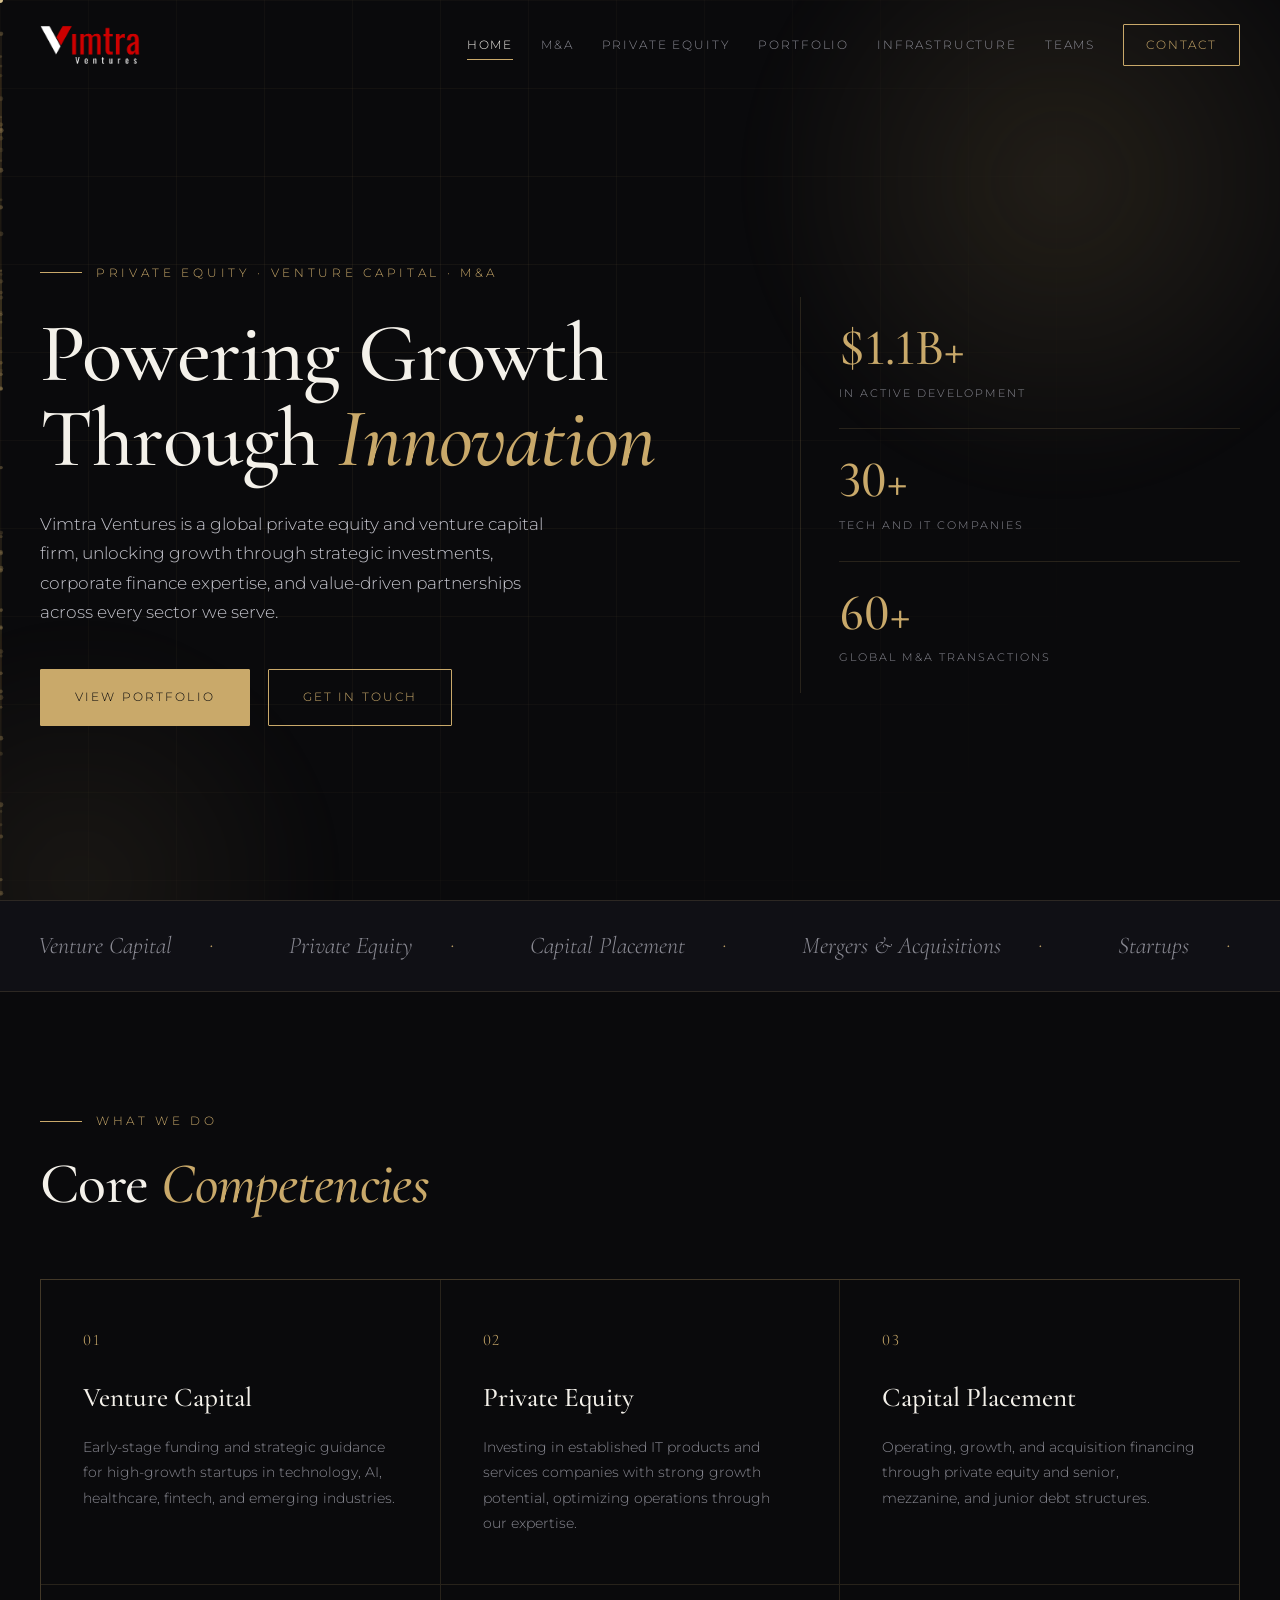
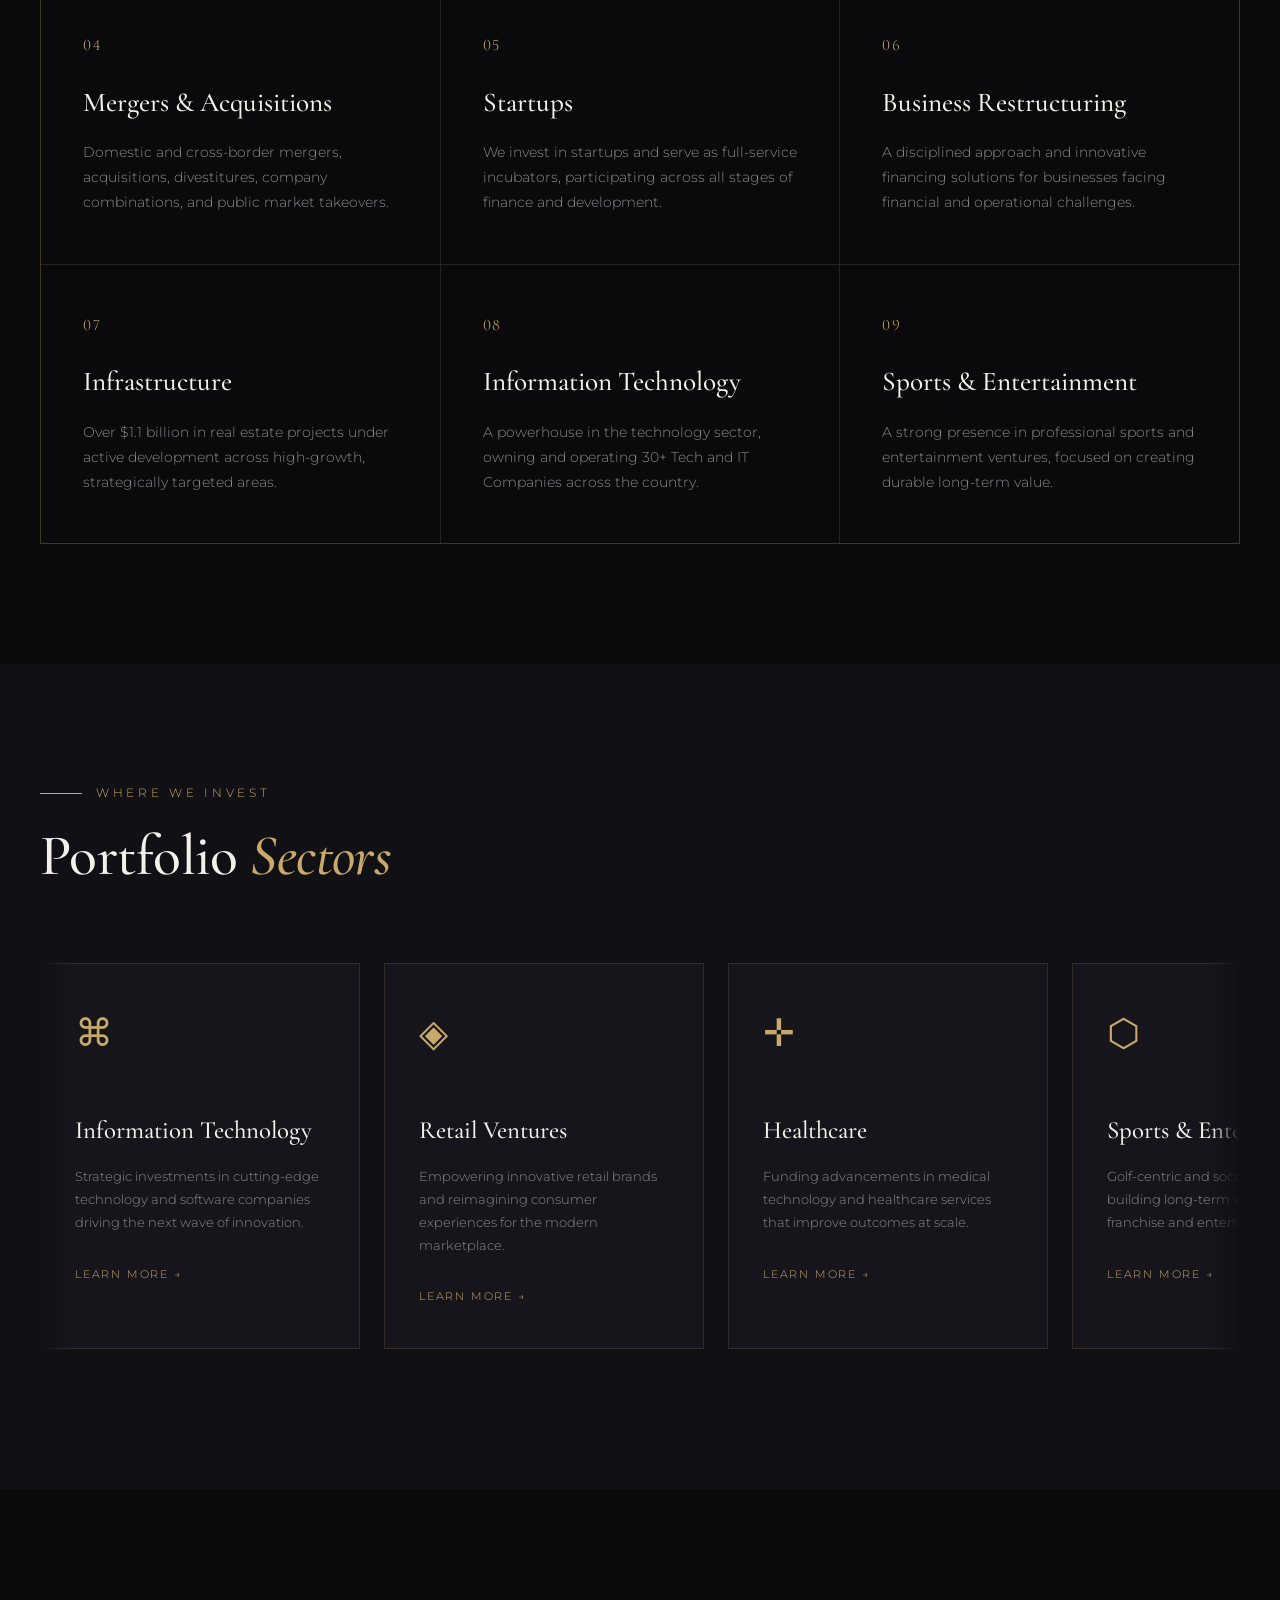
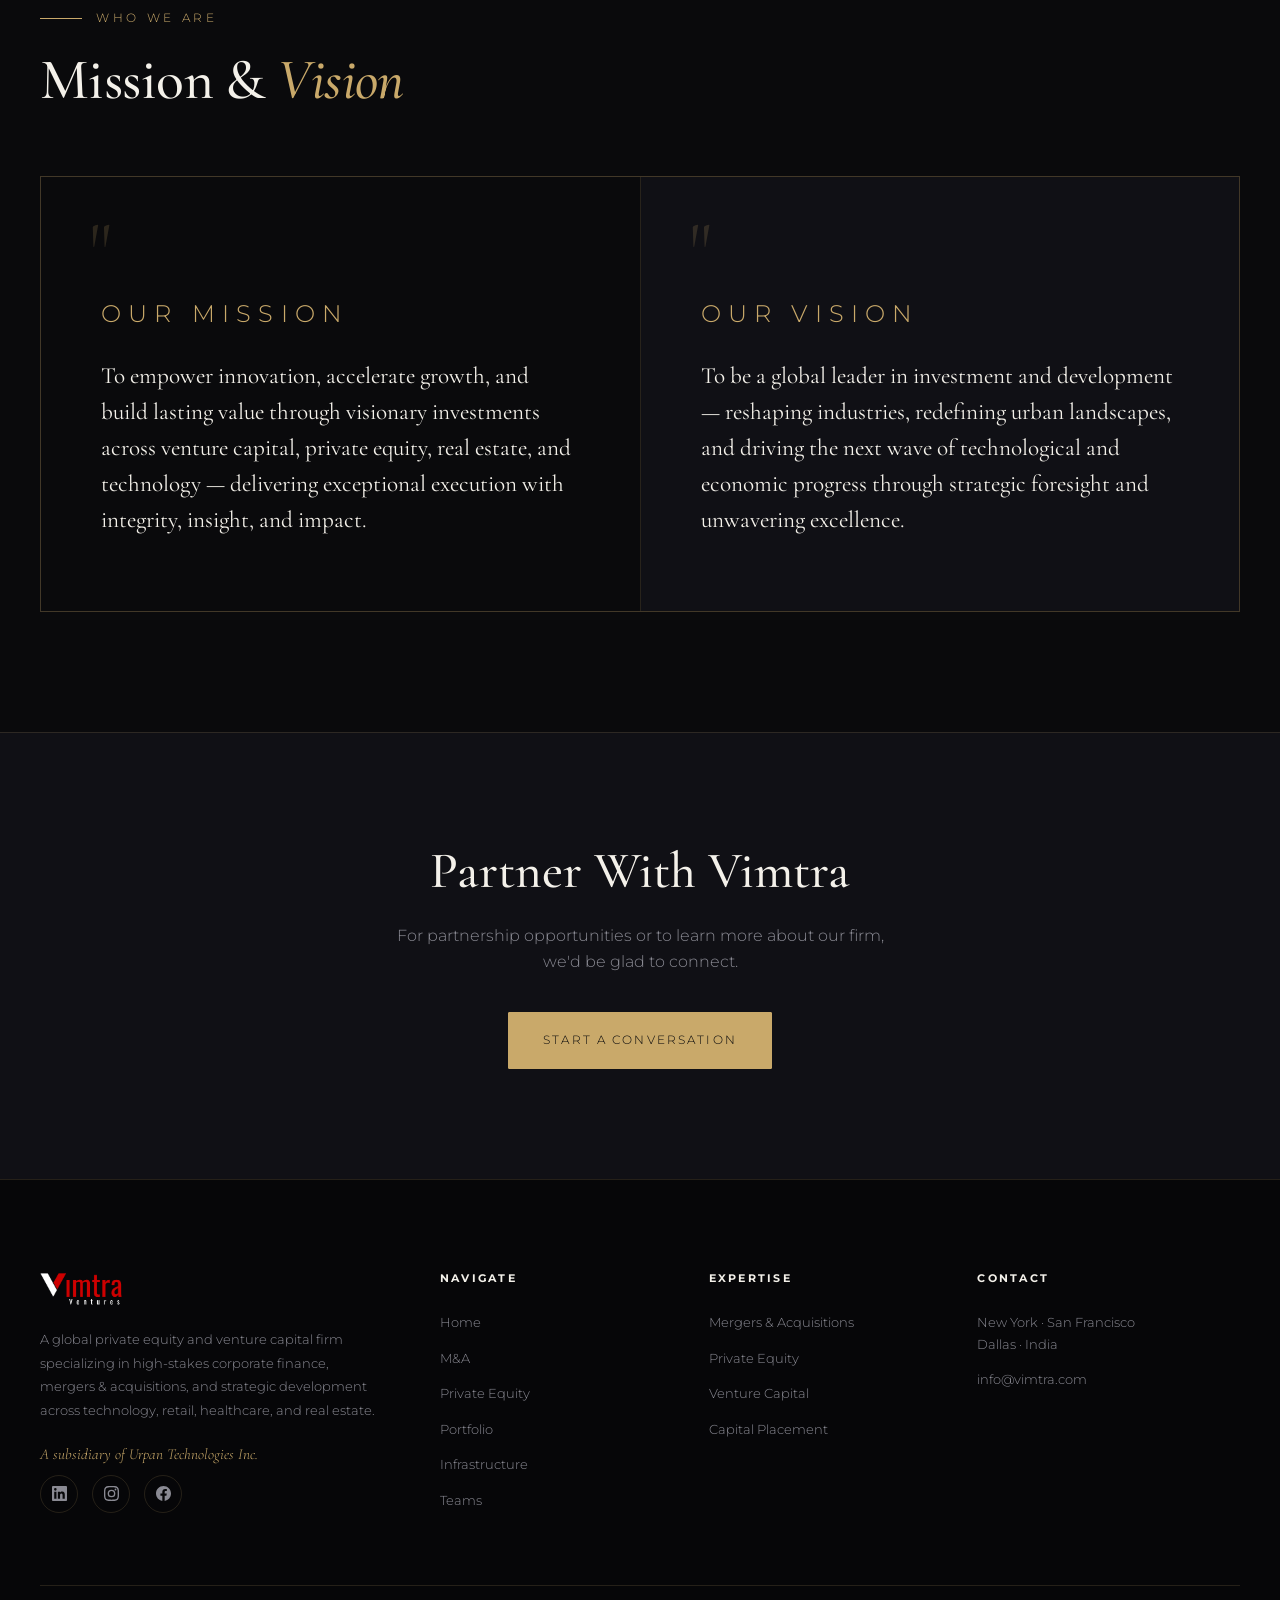
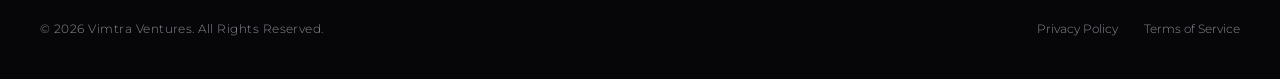
==== commit 71110700: "Hide Hospitality sector portfolio from public view across the website" ====
--- a/index.html
+++ b/index.html
@@ -86,7 +86,6 @@
       <div class="sector-card reveal" style="transition-delay:.05s"><div class="sector-icon" aria-hidden="true">◈</div><h3>Retail Ventures</h3><p>Empowering innovative retail brands and reimagining consumer experiences for the modern marketplace.</p><a class="more" href="portfolio.html">Learn More →</a></div>
       <div class="sector-card reveal" style="transition-delay:.1s"><div class="sector-icon" aria-hidden="true">✛</div><h3>Healthcare</h3><p>Funding advancements in medical technology and healthcare services that improve outcomes at scale.</p><a class="more" href="portfolio.html">Learn More →</a></div>
       <div class="sector-card reveal" style="transition-delay:.15s"><div class="sector-icon" aria-hidden="true">⬡</div><h3>Sports &amp; Entertainment</h3><p>Golf-centric and soccer properties, building long-term value across franchise and entertainment ventures.</p><a class="more" href="portfolio.html">Learn More →</a></div>
-      <div class="sector-card reveal" style="transition-delay:.2s"><div class="sector-icon" aria-hidden="true">❖</div><h3>Hospitality</h3><p>Investing in distinctive hospitality experiences and real estate-backed destination properties.</p><a class="more" href="portfolio.html">Learn More →</a></div>
     </div>
   </div>
 </section>
@@ -115,7 +114,7 @@
   <div class="foot-top">
     <div>
       <div class="foot-brand"><img src="images/logowhite.png" alt="Vimtra Ventures"></div>
-      <p class="about">A global private equity and venture capital firm specializing in high-stakes corporate finance, mergers &amp; acquisitions, and strategic development across technology, retail, healthcare, real estate, and hospitality.</p>
+      <p class="about">A global private equity and venture capital firm specializing in high-stakes corporate finance, mergers &amp; acquisitions, and strategic development across technology, retail, healthcare, and real estate.</p>
       <p class="sub">A subsidiary of Urpan Technologies Inc.</p>
       <div class="socials">
         <a href="https://www.linkedin.com/company/vimtra-ventures/" aria-label="Vimtra on LinkedIn">in</a>
--- a/styles.css
+++ b/styles.css
@@ -1095,7 +1095,7 @@
 }
 
 .mv-panel .label {
-  font-size: .72rem;
+  font-size: 1.5rem;
   letter-spacing: .3em;
   text-transform: uppercase;
   color: var(--gold);
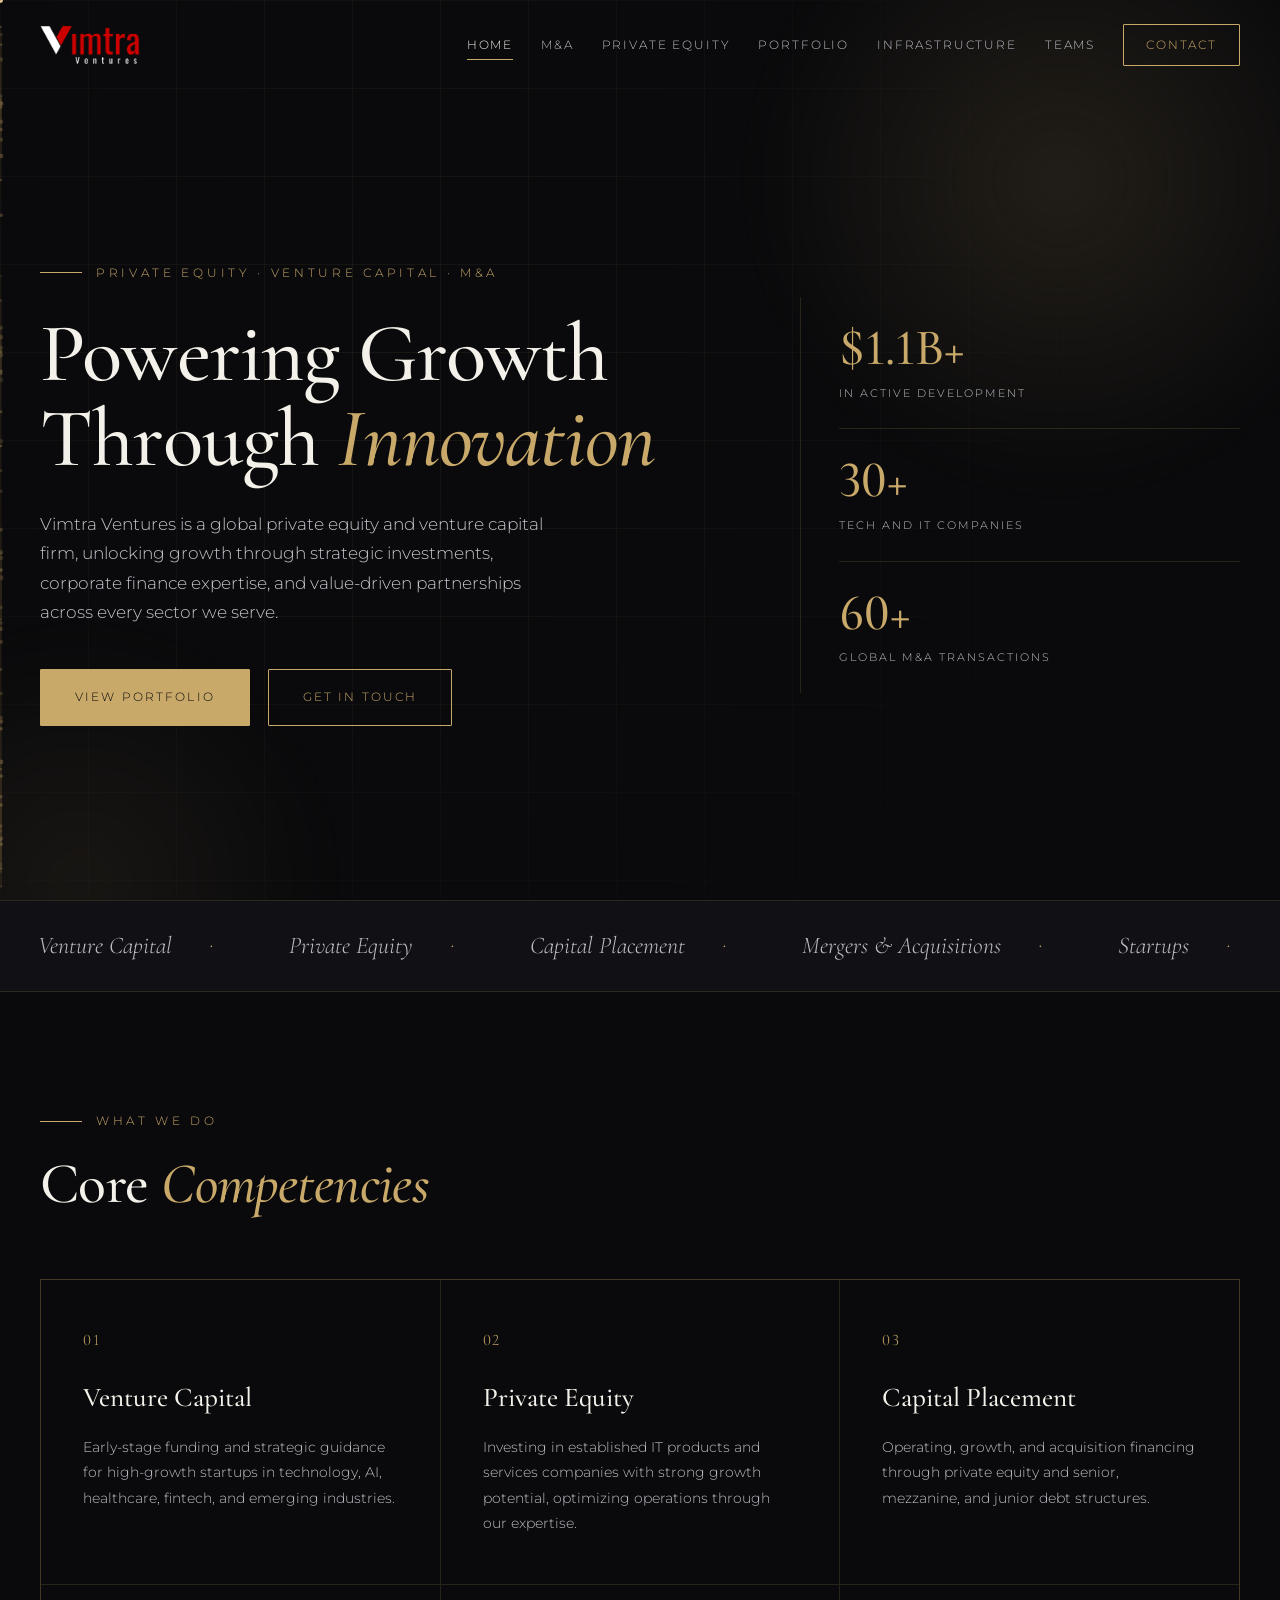
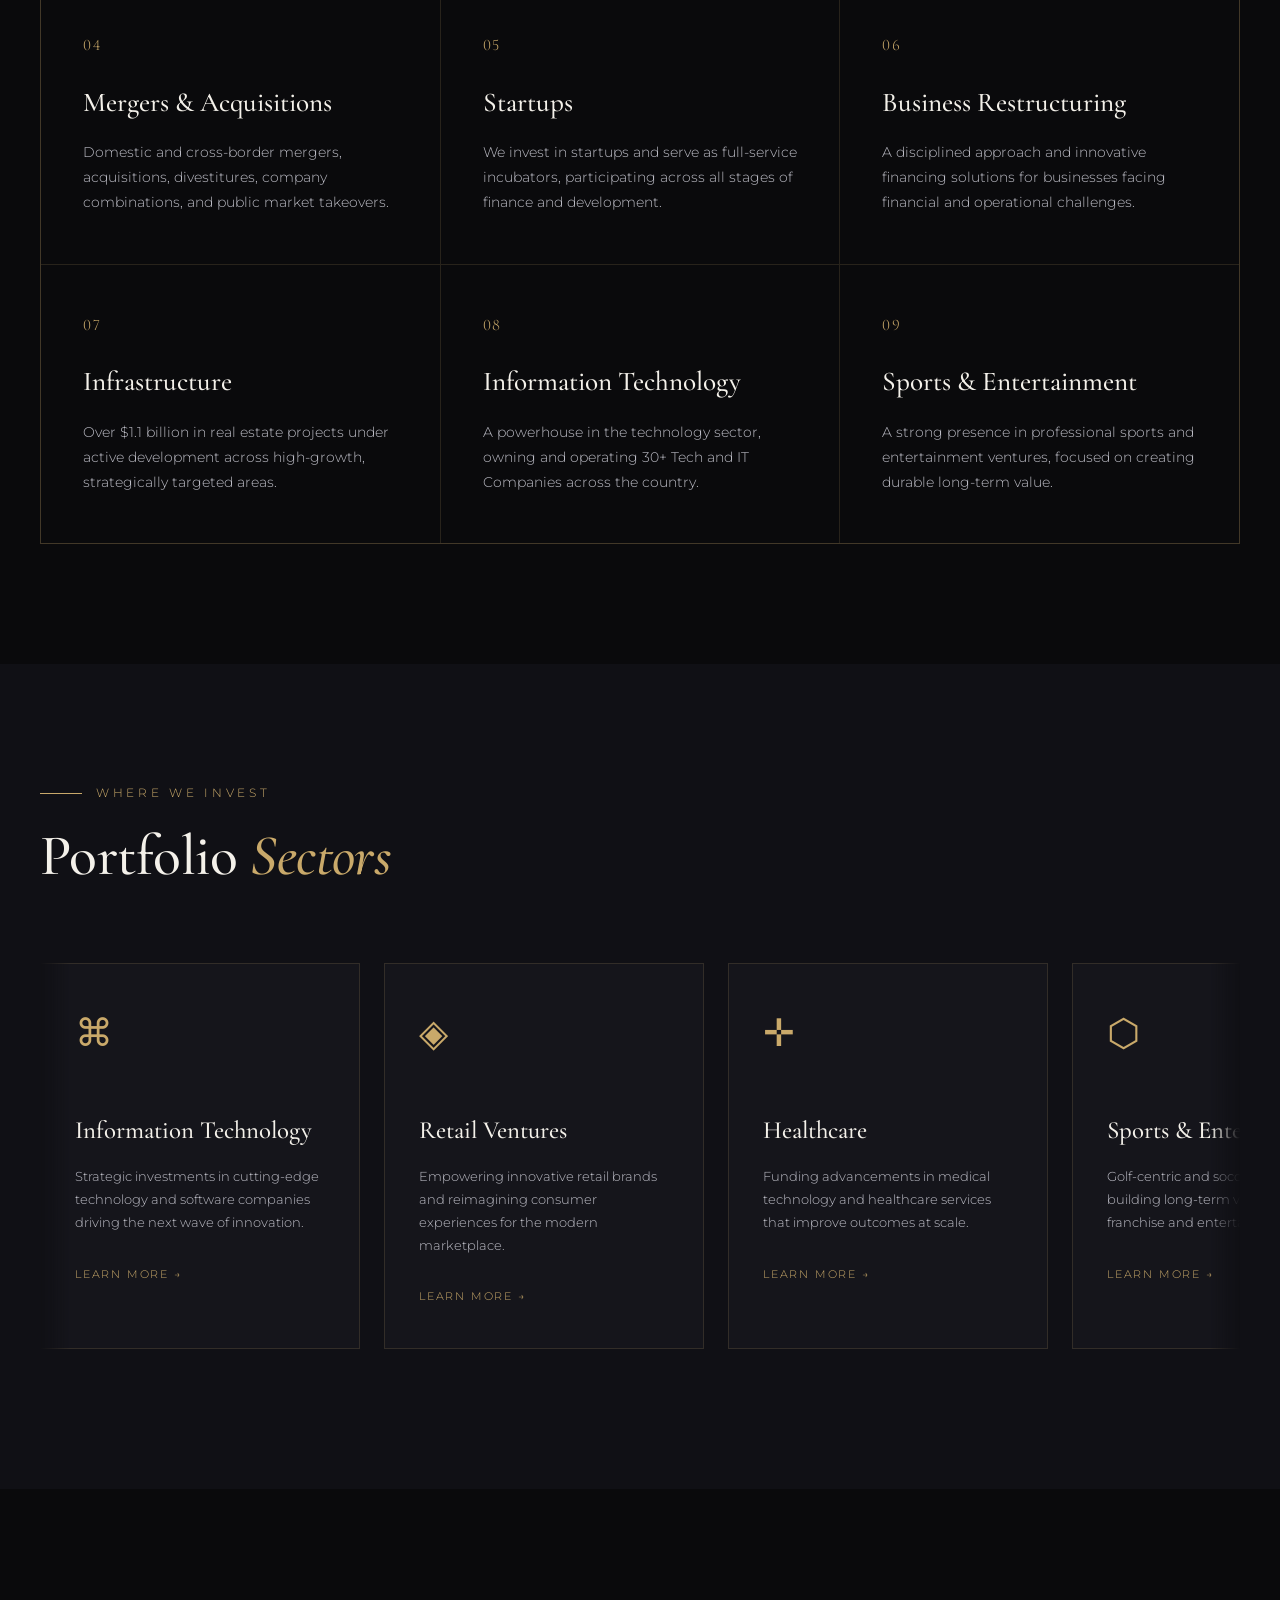
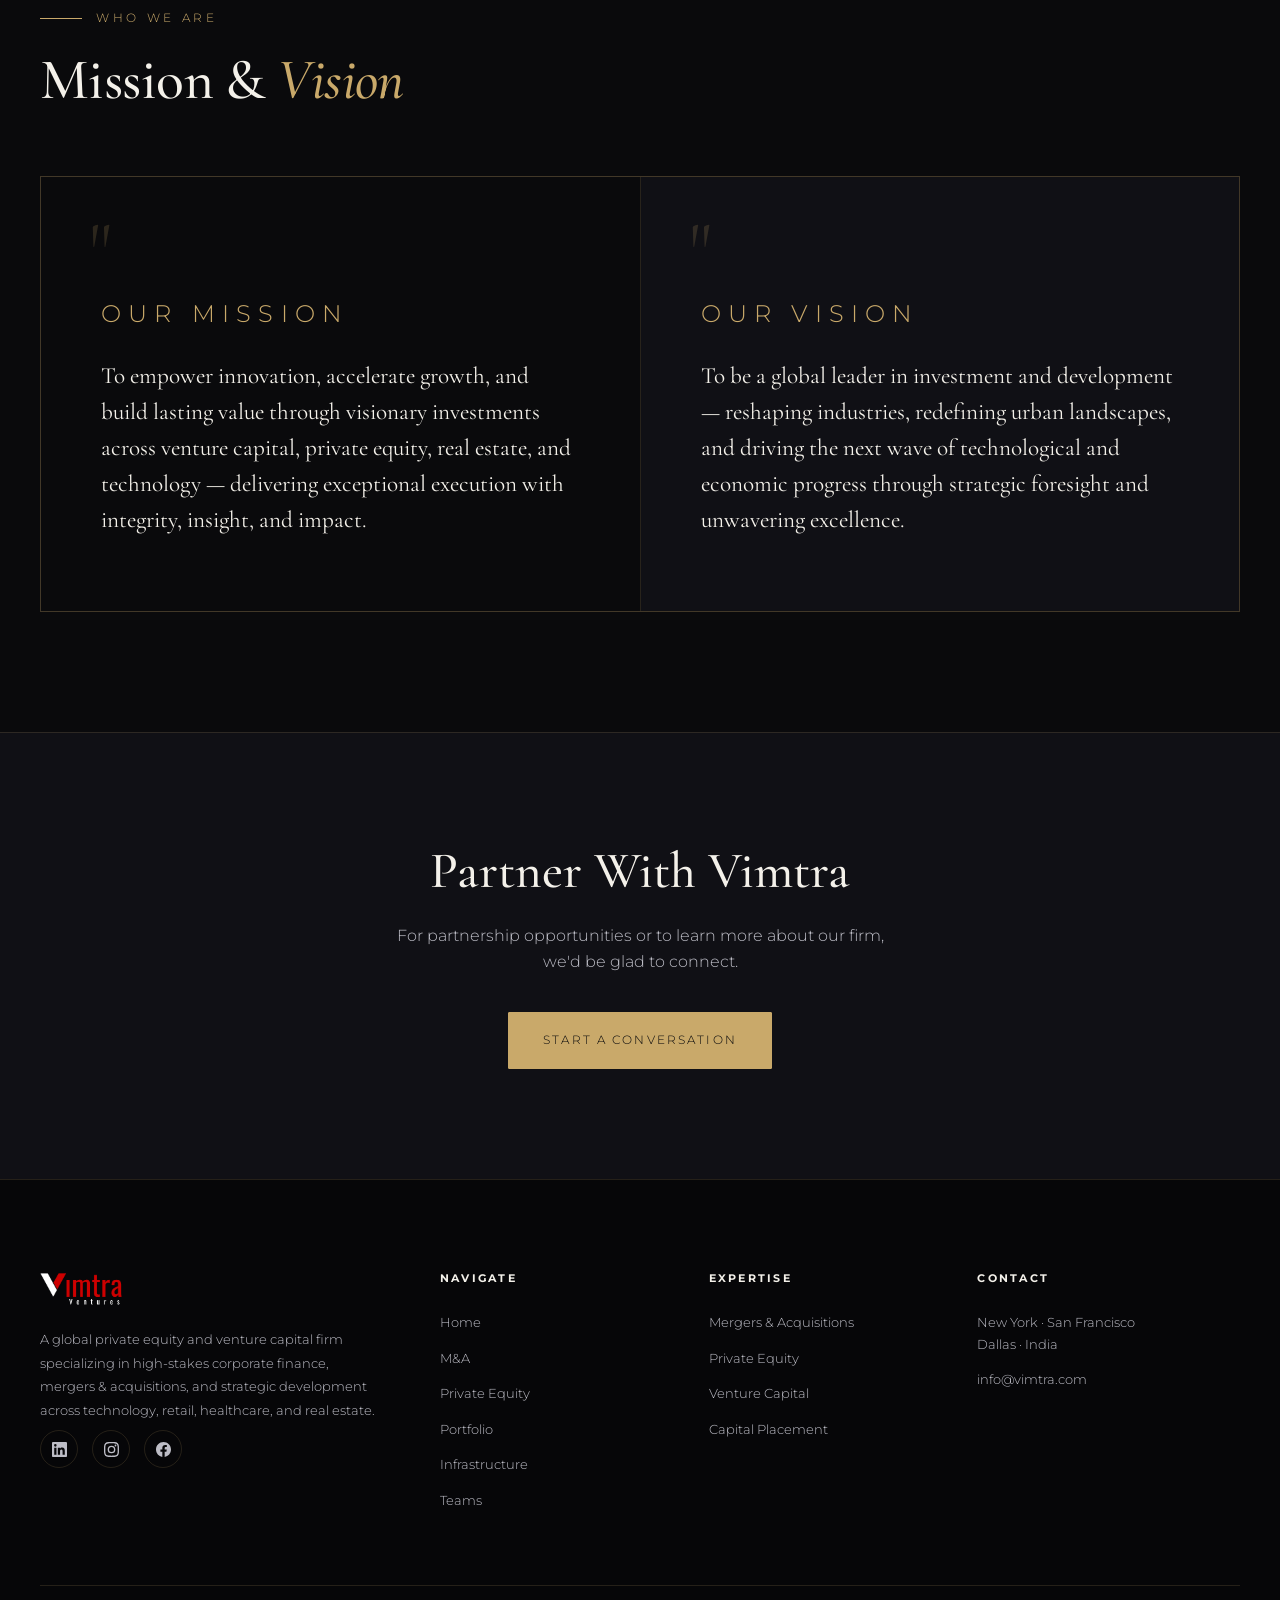
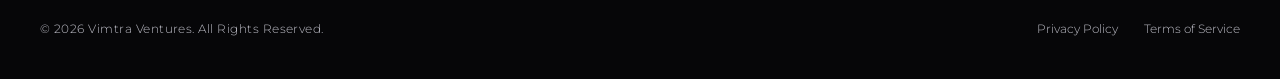
==== commit f85e9bdf: "Remove subsidiary of Urpan Technologies reference from website footers" ====
--- a/index.html
+++ b/index.html
@@ -115,7 +115,7 @@
     <div>
       <div class="foot-brand"><img src="images/logowhite.png" alt="Vimtra Ventures"></div>
       <p class="about">A global private equity and venture capital firm specializing in high-stakes corporate finance, mergers &amp; acquisitions, and strategic development across technology, retail, healthcare, and real estate.</p>
-      <p class="sub">A subsidiary of Urpan Technologies Inc.</p>
+      
       <div class="socials">
         <a href="https://www.linkedin.com/company/vimtra-ventures/" aria-label="Vimtra on LinkedIn">in</a>
         <a href="https://www.instagram.com/vimtra_ventures/" aria-label="Vimtra on Instagram">ig</a>
--- a/styles.css
+++ b/styles.css
@@ -11,7 +11,7 @@
   --gold-bright: #e4cd9a;
   --gold-dim: rgba(201, 169, 106, .18);
   --ivory: #f4f1ea;
-  --muted: #8a8a93;
+  --muted: #bdbdc6;
   --line: rgba(201, 169, 106, .16);
   --serif: 'Cormorant Garamond', Georgia, serif;
   --sans: 'Montserrat', sans-serif;
